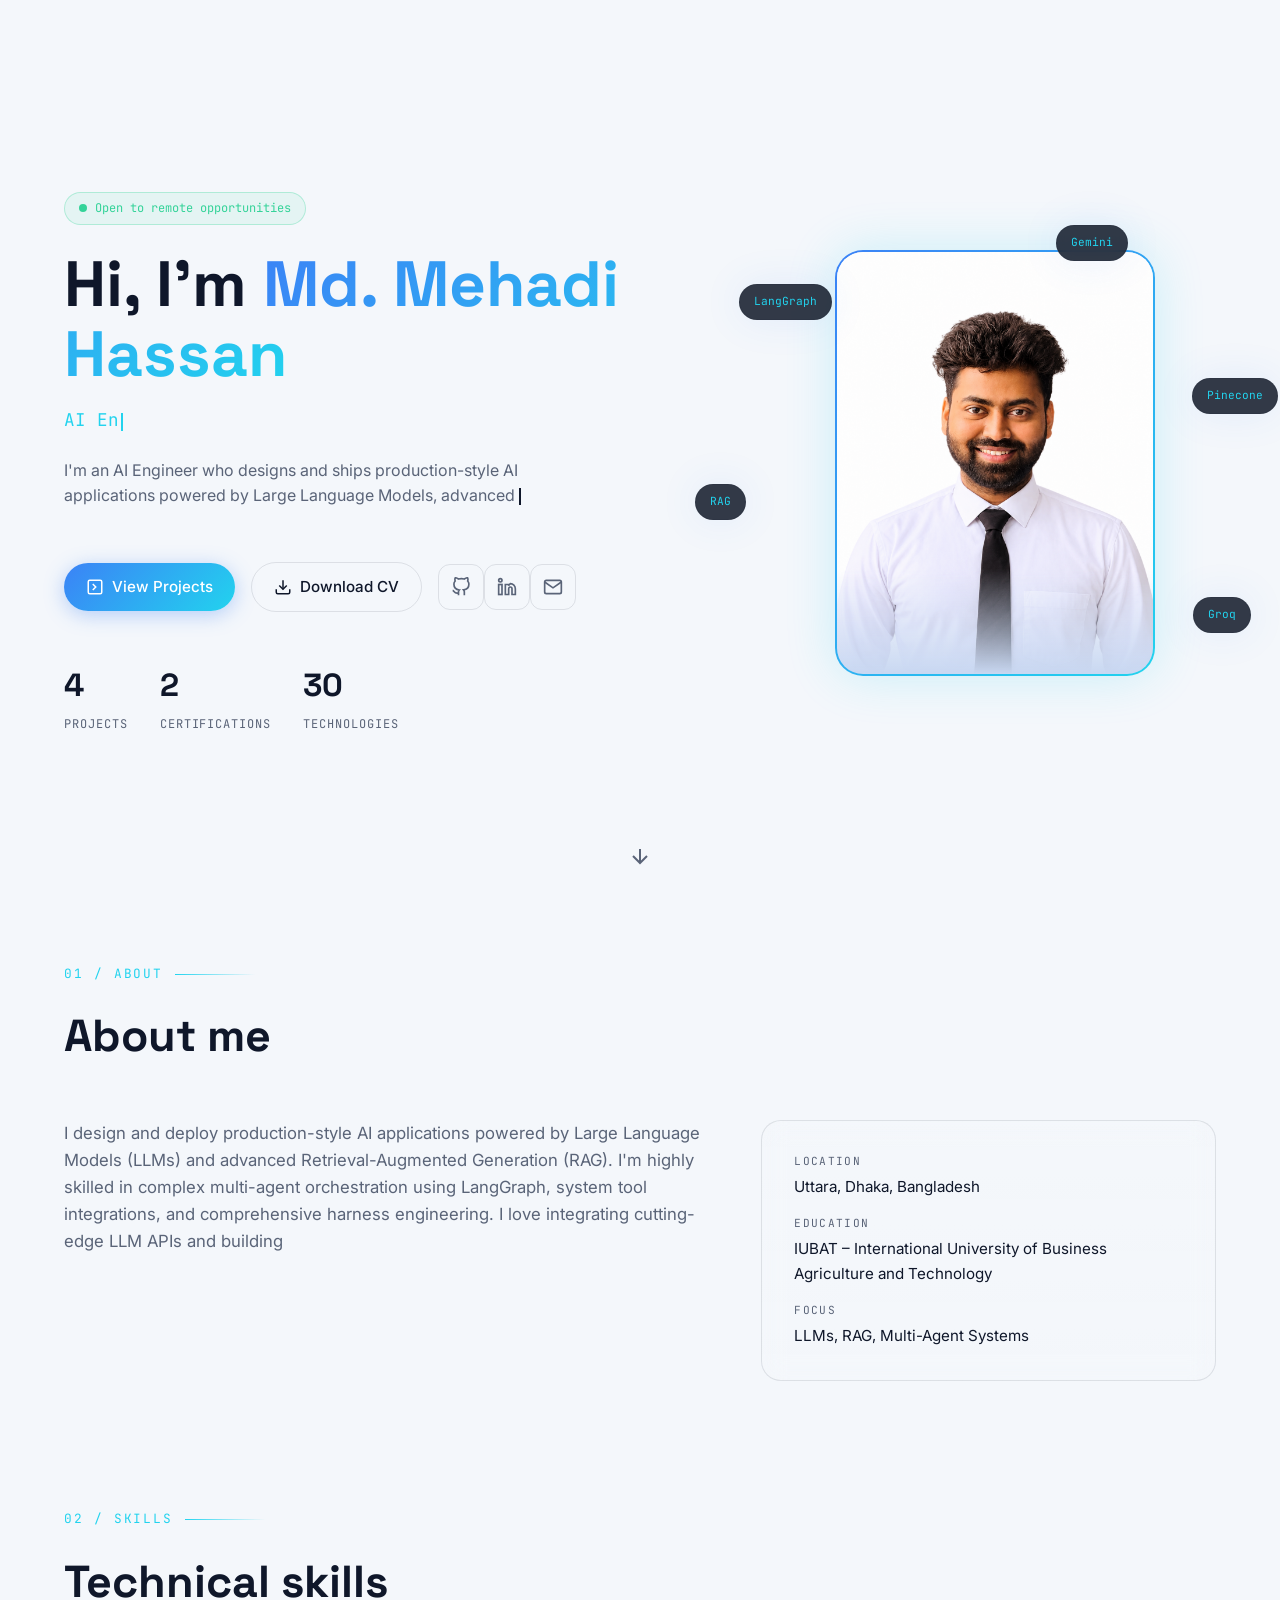
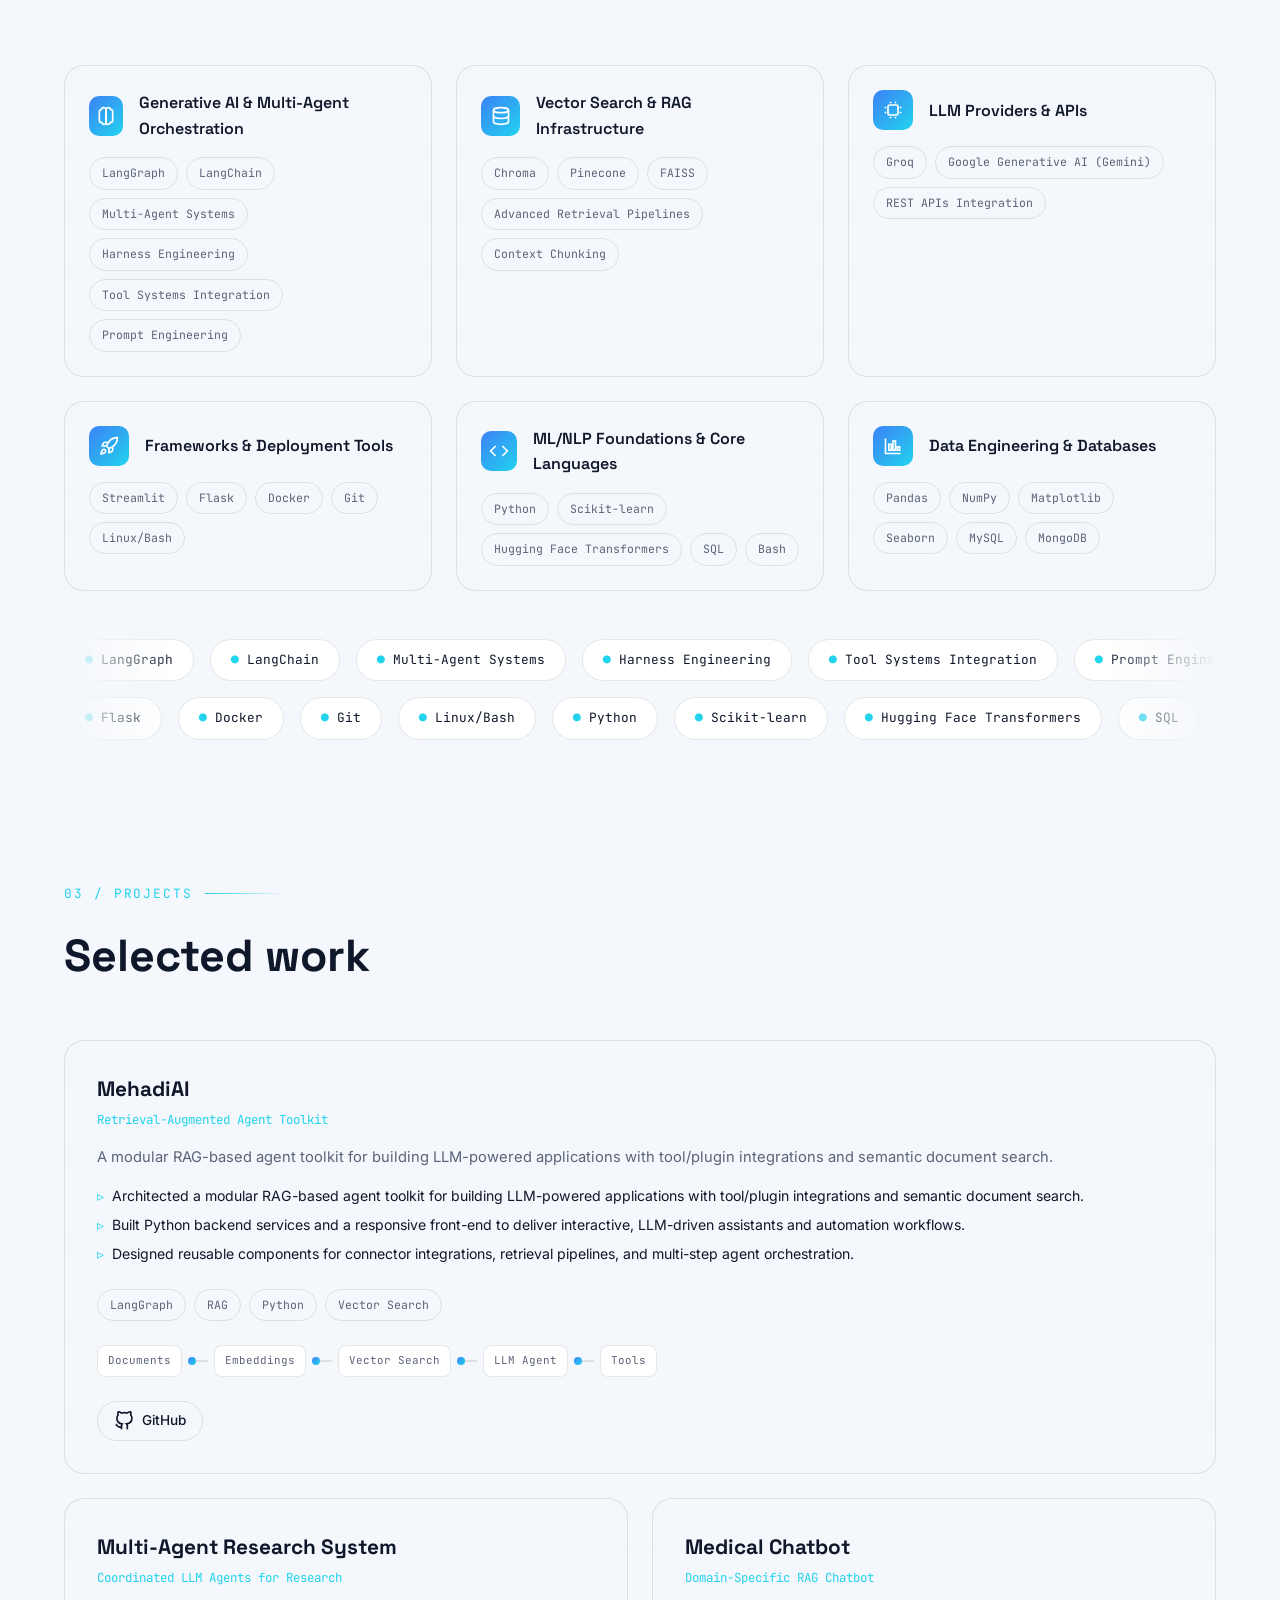
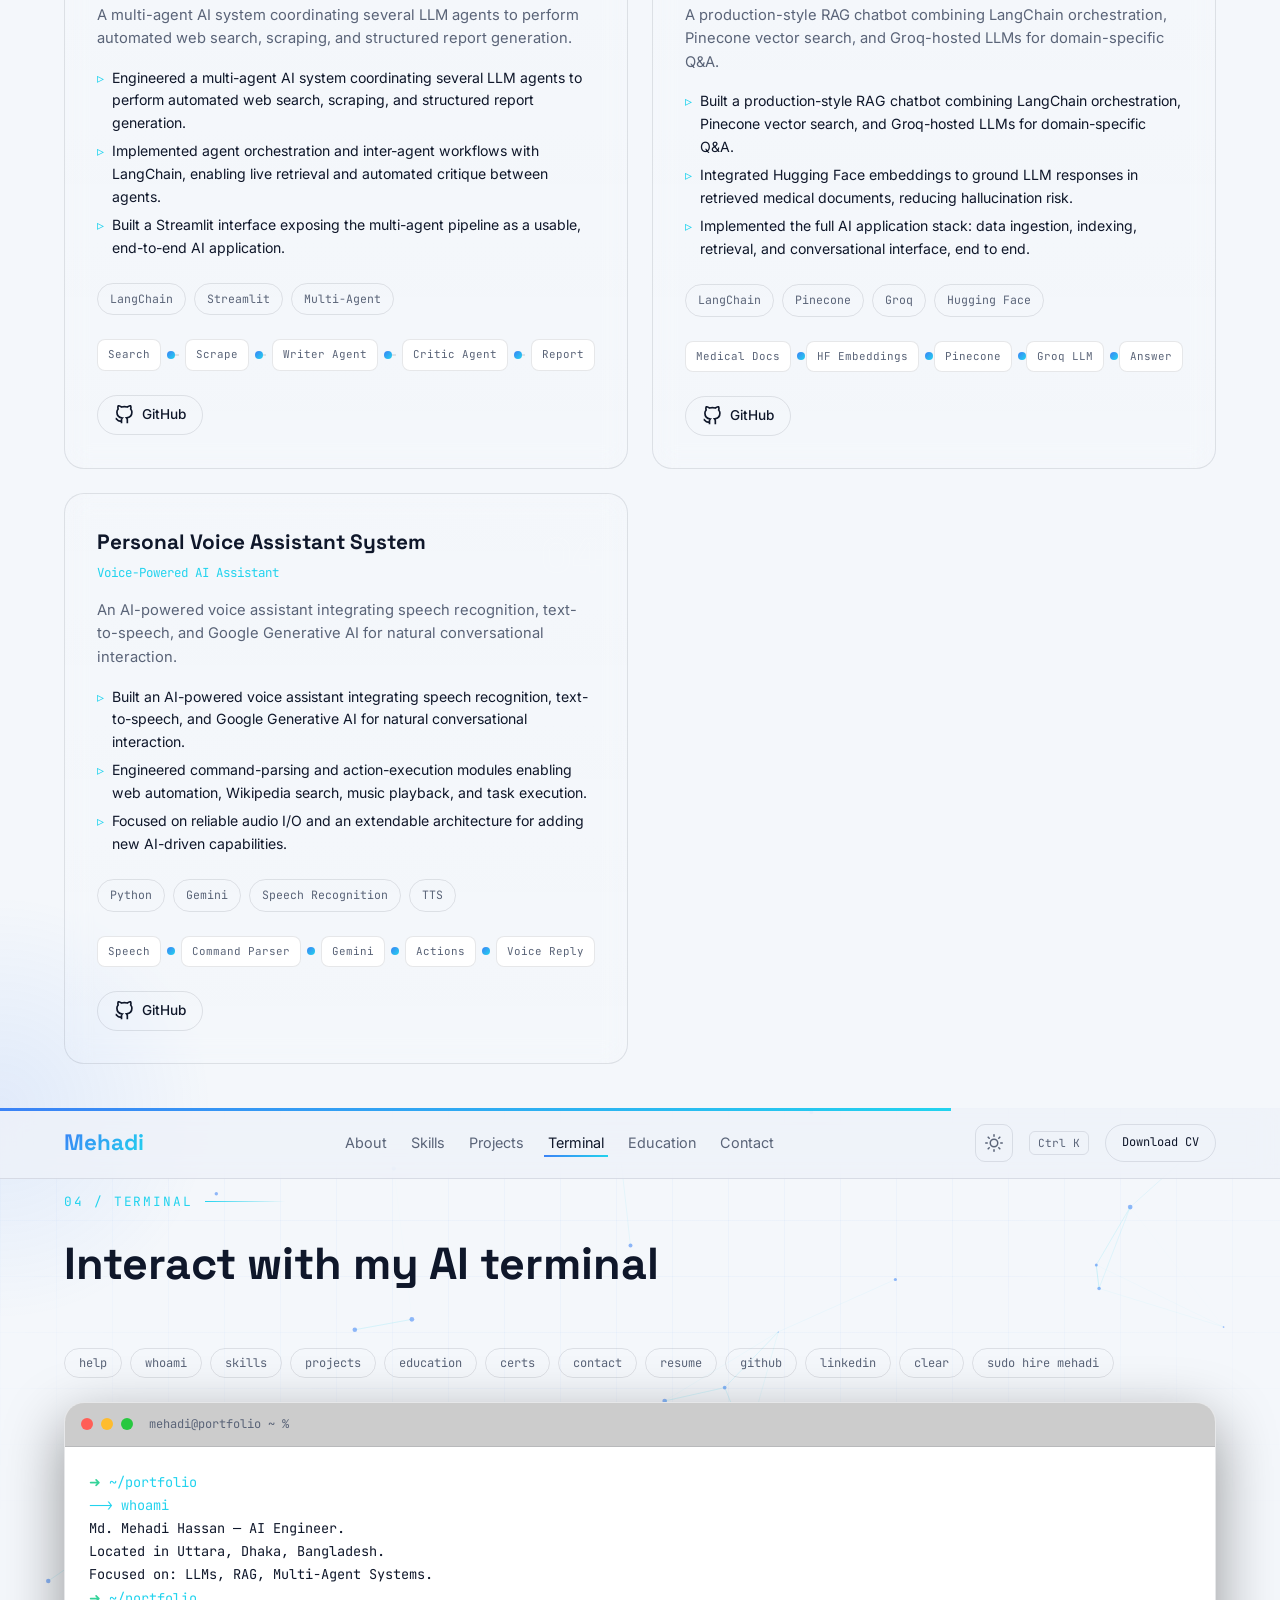
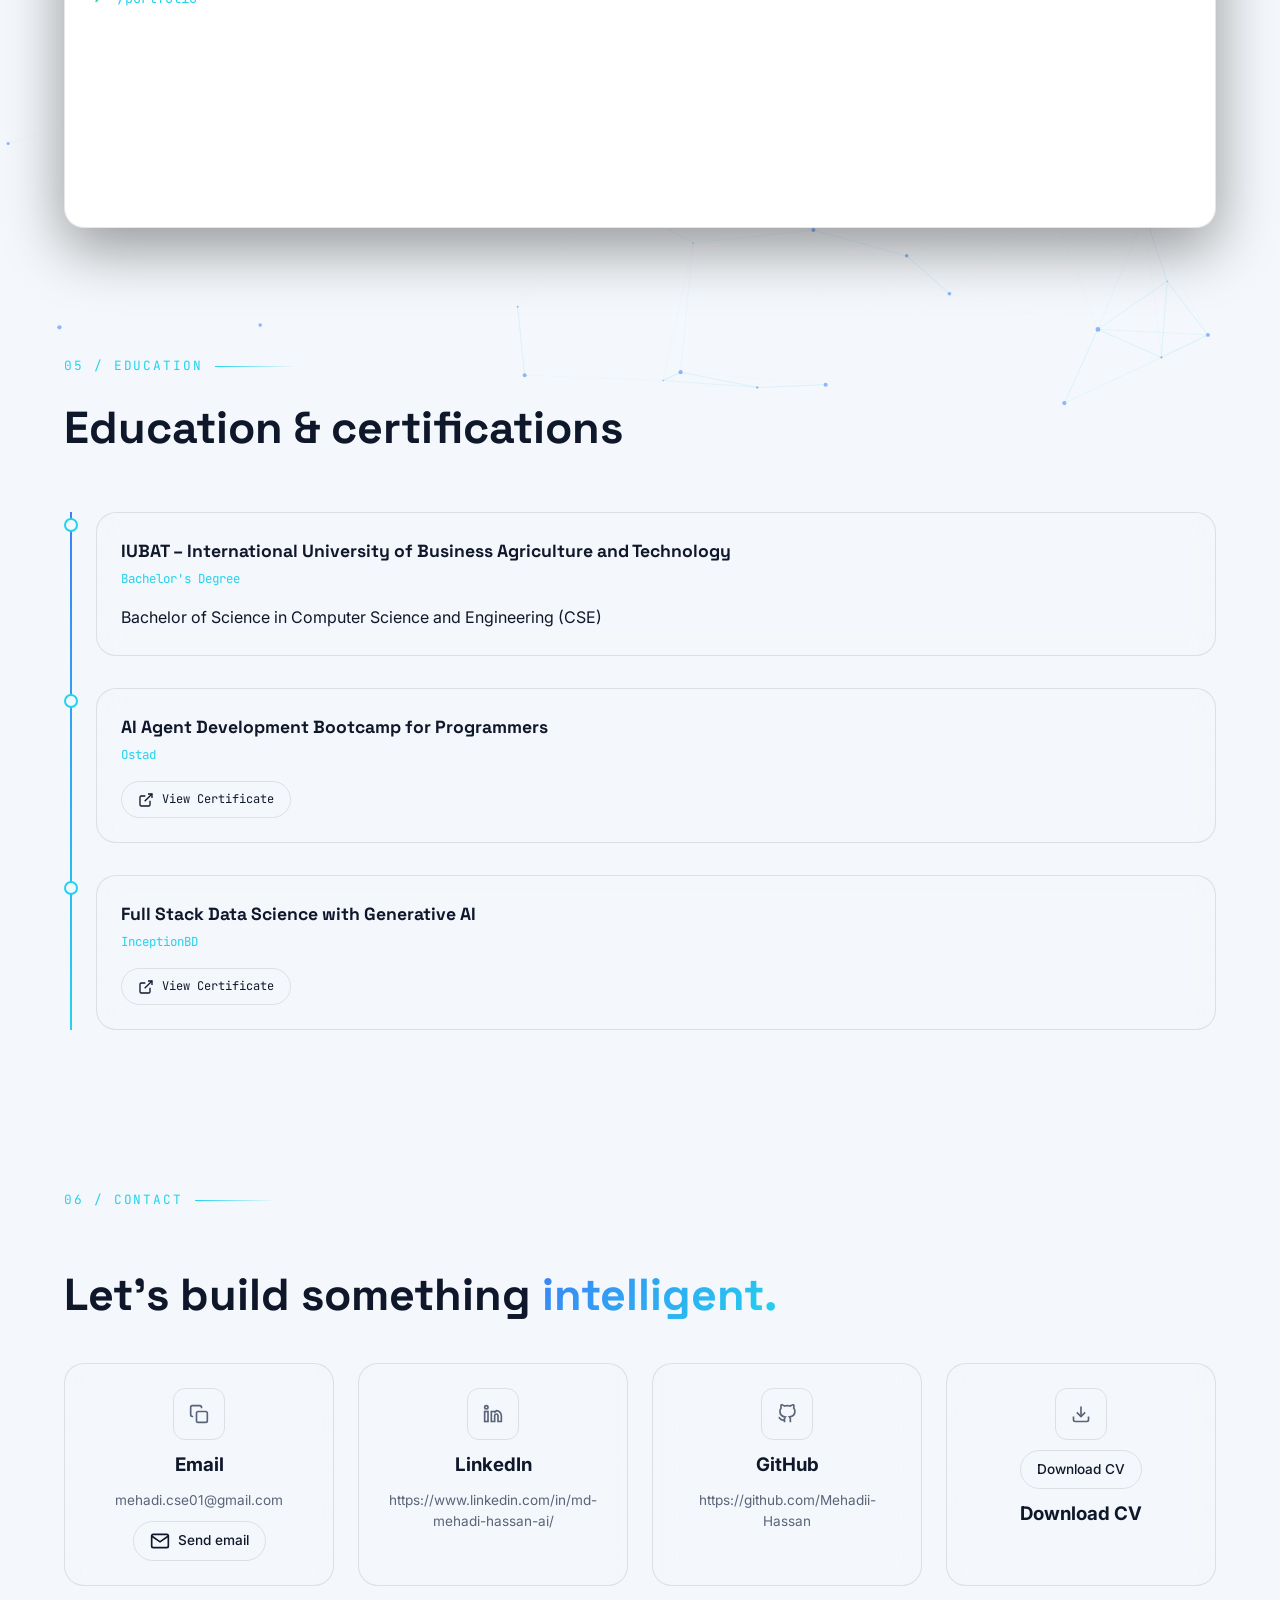
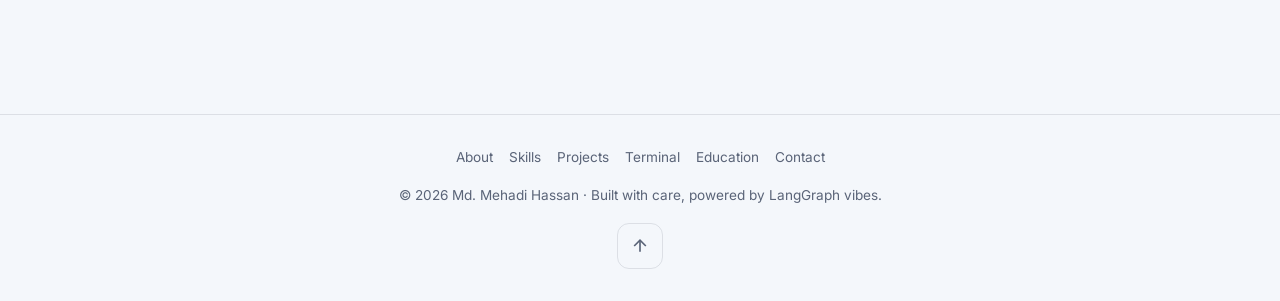
==== index.html @ 132349c9 "Initial portfolio: AI Engineer single-page site with terminal, theme toggle" ====
<!DOCTYPE html>
<html lang="en">
<head>
  <meta charset="UTF-8" />
  <meta name="viewport" content="width=device-width, initial-scale=1.0" />
  <!-- Apply saved/system theme before paint (prevents flash) -->
  <script>
    (function () {
      try {
        var saved = localStorage.getItem("theme");
        var wantsLight = saved ? saved === "light"
          : window.matchMedia("(prefers-color-scheme: light)").matches;
        if (wantsLight) document.documentElement.setAttribute("data-theme", "light");
      } catch (e) {}
    })();
  </script>

  <!-- SEO -->
  <title>Md. Mehadi Hassan — AI Engineer</title>
  <meta name="description" content="AI Engineer specializing in LLM applications, RAG infrastructure, and multi-agent orchestration with LangGraph. Portfolio of Md. Mehadi Hassan." />
  <link rel="icon" href="assets/favicon.svg" type="image/svg+xml" />
  <meta name="theme-color" content="#060A13" />

  <!-- Canonical (auto-updated by js/data.js if not a placeholder) -->
  <link rel="canonical" href="https://Mehadii-Hassan.github.io/Mehadi-Portfolio/" id="canonical" />

  <!-- Open Graph -->
  <meta property="og:type" content="website" />
  <meta property="og:title" content="Md. Mehadi Hassan — AI Engineer" />
  <meta property="og:description" content="AI Engineer specializing in LLM applications, RAG, and multi-agent systems with LangGraph." />
  <meta property="og:image" content="assets/og-image.png" />
  <meta property="og:url" content="https://Mehadii-Hassan.github.io/Mehadi-Portfolio/" />

  <!-- Twitter -->
  <meta name="twitter:card" content="summary_large_image" />
  <meta name="twitter:title" content="Md. Mehadi Hassan — AI Engineer" />
  <meta name="twitter:description" content="AI Engineer specializing in LLM applications, RAG, and multi-agent systems with LangGraph." />
  <meta name="twitter:image" content="assets/og-image.png" />

  <!-- Fonts -->
  <link rel="preconnect" href="https://fonts.googleapis.com" />
  <link rel="preconnect" href="https://fonts.gstatic.com" crossorigin />
  <link href="https://fonts.googleapis.com/css2?family=Space+Grotesk:wght@400;500;600;700&family=Inter:wght@400;500;600;700&family=JetBrains+Mono:wght@400;500;600&display=swap" rel="stylesheet" />

  <!-- Styles -->
  <link rel="stylesheet" href="css/style.css" />

  <!-- JSON-LD Person schema -->
  <script type="application/ld+json">
  {
    "@context": "https://schema.org",
    "@type": "Person",
    "name": "Md. Mehadi Hassan",
    "jobTitle": "AI Engineer",
    "email": "mailto:mehadi.cse01@gmail.com",
    "address": {
      "@type": "PostalAddress",
      "addressLocality": "Uttara, Dhaka",
      "addressCountry": "Bangladesh"
    },
    "sameAs": [
      "https://github.com/Mehadii-Hassan",
      "https://www.linkedin.com/in/md-mehadi-hassan-ai/"
    ]
  }
  </script>
</head>
<body>
  <!-- Canvas background -->
  <canvas id="bg-canvas"></canvas>

  <!-- Cursor spotlight -->
  <div id="spotlight" aria-hidden="true"></div>

  <!-- Scroll progress bar -->
  <div id="scroll-progress" aria-hidden="true"></div>

  <!-- Boot screen -->
  <div id="boot" aria-hidden="false">
    <div id="boot-text">> initializing portfolio...</div>
  </div>

  <header>
    <nav id="navbar" aria-label="Primary">
      <div class="nav-inner">
        <a href="#hero" class="logo"><span class="gradient-text" id="logo-text">MH.</span></a>

        <ul class="nav-links" id="nav-links">
          <!-- populated by JS from data.js -->
        </ul>

        <div class="nav-actions">
          <button id="theme-toggle" class="theme-toggle" aria-label="Toggle dark/light mode" aria-pressed="false">
            <svg class="icon-moon" width="18" height="18" viewBox="0 0 24 24" fill="none" stroke="currentColor" stroke-width="2" stroke-linecap="round" stroke-linejoin="round" aria-hidden="true"><path d="M21 12.79A9 9 0 1 1 11.21 3 7 7 0 0 0 21 12.79z"/></svg>
            <svg class="icon-sun" width="18" height="18" viewBox="0 0 24 24" fill="none" stroke="currentColor" stroke-width="2" stroke-linecap="round" stroke-linejoin="round" aria-hidden="true"><circle cx="12" cy="12" r="5"/><path d="M12 1v2M12 21v2M4.22 4.22l1.42 1.42M18.36 18.36l1.42 1.42M1 12h2M21 12h2M4.22 19.78l1.42-1.42M18.36 5.64l1.42-1.42"/></svg>
          </button>
          <button id="ctrlk-btn" class="ctrlk-hint" aria-label="Open command palette">Ctrl K</button>
          <a href="assets/Md__Mehadi_Hassan.pdf" class="cv-btn" download>Download CV</a>
          <button id="hamburger" aria-label="Open menu" aria-expanded="false">
            <span></span><span></span><span></span>
          </button>
        </div>
      </div>
    </nav>

    <!-- Mobile menu -->
    <div id="mobile-menu" aria-hidden="true">
      <!-- populated by JS -->
    </div>
  </header>

  <main>
    <!-- ============ HERO ============ -->
    <section id="hero" class="hero">
      <div class="container hero-grid">
        <div class="hero-text reveal">
          <div class="status-pill">
            <span class="status-dot" aria-hidden="true"></span>
            <span id="avail-text">Open to remote opportunities</span>
          </div>

          <h1>Hi, I'm <span class="gradient-text" id="hero-name">Md. Mehadi Hassan</span></h1>

          <div class="typing-line">
            <span id="typed-role"></span><span class="type-cursor" aria-hidden="true"></span>
          </div>

          <p id="hero-stream" class="hero-intro"></p>

          <div class="hero-actions">
            <a href="#projects" class="btn btn-primary">
              <svg width="18" height="18" viewBox="0 0 24 24" fill="none" stroke="currentColor" stroke-width="2" aria-hidden="true"><path d="M5 3h14a2 2 0 0 1 2 2v14a2 2 0 0 1-2 2H5a2 2 0 0 1-2-2V5a2 2 0 0 1 2-2z"/><path d="M9 8l4 4-4 4"/></svg>
              View Projects
            </a>
            <a href="assets/Md__Mehadi_Hassan.pdf" class="btn btn-outline" download>
              <svg width="18" height="18" viewBox="0 0 24 24" fill="none" stroke="currentColor" stroke-width="2" aria-hidden="true"><path d="M21 15v4a2 2 0 0 1-2 2H5a2 2 0 0 1-2-2v-4"/><path d="M7 10l5 5 5-5"/><path d="M12 15V3"/></svg>
              Download CV
            </a>
            <div class="icon-btns" id="hero-social">
              <!-- GitHub / LinkedIn / Email icon buttons populated by JS -->
            </div>
          </div>

          <div class="stats-row" id="stats-row"></div>
        </div>

        <div class="hero-visual reveal">
          <div class="float-anim">
            <div class="photo-frame" id="photo-tilt">
              <div class="photo-inner">
                <img src="assets/profile.png" alt="Portrait of Md. Mehadi Hassan" width="360" height="480" loading="eager" />
              </div>
            </div>
          </div>
          <span class="photo-badge badge-1">LangGraph</span>
          <span class="photo-badge badge-2">RAG</span>
          <span class="photo-badge badge-3">Pinecone</span>
          <span class="photo-badge badge-4">Groq</span>
          <span class="photo-badge badge-5">Gemini</span>
        </div>
      </div>

      <div class="scroll-down" aria-hidden="true">
        <svg width="24" height="24" viewBox="0 0 24 24" fill="none" stroke="currentColor" stroke-width="2"><path d="M12 5v14"/><path d="M19 12l-7 7-7-7"/></svg>
      </div>
    </section>

    <!-- ============ ABOUT ============ -->
    <section id="about">
      <div class="container">
        <div class="section-head reveal">
          <div class="mono-label">01 / About</div>
          <h2>About me</h2>
        </div>
        <div class="about-grid">
          <p id="about-stream" class="about-stream reveal"></p>
          <div class="facts-card glass reveal">
            <div class="fact">
              <span class="fact-label">Location</span>
              <span class="fact-value" id="fact-location">Uttara, Dhaka, Bangladesh</span>
            </div>
            <div class="fact">
              <span class="fact-label">Education</span>
              <span class="fact-value" id="fact-education"></span>
            </div>
            <div class="fact">
              <span class="fact-label">Focus</span>
              <span class="fact-value" id="fact-focus"></span>
            </div>
          </div>
        </div>
      </div>
    </section>

    <!-- ============ SKILLS ============ -->
    <section id="skills">
      <div class="container">
        <div class="section-head reveal">
          <div class="mono-label">02 / Skills</div>
          <h2>Technical skills</h2>
        </div>
        <div class="skills-grid" id="skills-grid"></div>

        <div class="marquee-wrap reveal">
          <div class="marquee marquee-row-1" id="marquee-1"></div>
          <div class="marquee marquee-row-2 reverse marquee-mid" id="marquee-2"></div>
        </div>
      </div>
    </section>

    <!-- ============ PROJECTS ============ -->
    <section id="projects">
      <div class="container">
        <div class="section-head reveal">
          <div class="mono-label">03 / Projects</div>
          <h2>Selected work</h2>
        </div>
        <div class="projects-grid" id="projects-grid"></div>
      </div>
    </section>

    <!-- ============ TERMINAL ============ -->
    <section id="terminal">
      <div class="container">
        <div class="section-head reveal">
          <div class="mono-label">04 / Terminal</div>
          <h2>Interact with my AI terminal</h2>
        </div>

        <div class="terminal-chips reveal" id="term-chips">
          <!-- populated by JS -->
        </div>

        <div class="terminal reveal">
          <div class="term-bar">
            <span class="term-dot red"></span>
            <span class="term-dot yellow"></span>
            <span class="term-dot green"></span>
            <span class="term-title">mehadi@portfolio ~ %</span>
          </div>
          <div class="term-body" id="term-body" role="log" aria-live="polite">

          </div>
        </div>
      </div>
    </section>

    <!-- ============ EDUCATION ============ -->
    <section id="education">
      <div class="container">
        <div class="section-head reveal">
          <div class="mono-label">05 / Education</div>
          <h2>Education & certifications</h2>
        </div>
        <div class="timeline reveal" id="timeline">
          <div class="timeline-line" id="timeline-line"></div>
          <!-- education + certs populated by JS -->
        </div>
      </div>
    </section>

    <!-- ============ CONTACT ============ -->
    <section id="contact">
      <div class="container">
        <div class="section-head reveal">
          <div class="mono-label">06 / Contact</div>
        </div>
        <h2 class="contact-headline reveal">Let's build something <span class="gradient-text">intelligent.</span></h2>
        <div class="contact-grid" id="contact-grid"></div>
      </div>
    </section>
  </main>

  <footer>
    <div class="container footer-inner">
      <div class="footer-links" id="footer-links"></div>
      <p class="footer-note" id="footer-note"></p>
      <button id="back-to-top" aria-label="Back to top">
        <svg width="20" height="20" viewBox="0 0 24 24" fill="none" stroke="currentColor" stroke-width="2"><path d="M12 19V5"/><path d="M5 12l7-7 7 7"/></svg>
      </button>
    </div>
  </footer>

  <!-- Command palette -->
  <div id="palette-overlay" aria-hidden="true">
    <div id="palette" role="dialog" aria-label="Command palette">
      <input id="palette-input" type="text" placeholder="Type a command or jump to..." aria-label="Search commands" />
      <ul id="palette-list"></ul>
    </div>
  </div>

  <!-- Toast -->
  <div id="toast" role="status" aria-live="polite"></div>

  <!-- Scripts -->
  <script src="js/data.js"></script>
  <script src="js/icons.js"></script>
  <script src="js/stream.js"></script>
  <script src="js/background.js"></script>
  <script src="js/terminal.js"></script>
  <script src="js/main.js"></script>
</body>
</html>
---- css/style.css ----
/* ============================================================
   DESIGN SYSTEM
   Concept: dark, calm, high-end AI-lab aesthetic (Linear/Vercel)
   ============================================================ */

:root {
  --bg: #060A13;
  --bg-soft: #0B1120;
  --surface: #101827;
  --bg-glass: rgba(6, 10, 19, 0.75);
  --border: rgba(255, 255, 255, 0.08);
  --text: #E8ECF4;
  --muted: #8B95A9;
  --primary: #3B82F6;
  --accent: #22D3EE;
  --violet: #8B5CF6;
  --gradient: linear-gradient(135deg, #3B82F6, #22D3EE);
  --success: #34D399;

  /* Fonts */
  --font-heading: "Space Grotesk", sans-serif;
  --font-body: "Inter", sans-serif;
  --font-mono: "JetBrains Mono", monospace;

  /* Spacing scale (8px multiples) */
  --sp-1: 8px;
  --sp-2: 16px;
  --sp-3: 24px;
  --sp-4: 32px;
  --sp-5: 48px;
  --sp-6: 64px;

  /* Layout */
  --max-w: 1200px;
  --radius: 20px;
  --radius-sm: 12px;

  /* Fluid type */
  --fs-hero: clamp(2.4rem, 5.5vw, 4rem);
  --fs-title: clamp(1.8rem, 4vw, 2.8rem);
  --fs-section: clamp(1.5rem, 2.6vw, 2rem);
  --fs-body: clamp(1rem, 1.2vw, 1.06rem);

  --shadow-glow: 0 0 40px rgba(34, 211, 238, 0.12);
  --transition: 0.25s cubic-bezier(0.4, 0, 0.2, 1);
}

/* ============================================================
   LIGHT THEME (override variables when <html data-theme="light">)
   ============================================================ */
[data-theme="light"] {
  --bg: #F4F7FB;
  --bg-soft: #EEF2F9;
  --surface: #FFFFFF;
  --bg-glass: rgba(238, 242, 249, 0.8);
  --border: rgba(15, 23, 42, 0.10);
  --text: #0F172A;
  --muted: #5A6478;
  --shadow-glow: 0 0 40px rgba(59, 130, 246, 0.10);
}

/* Smooth transition when switching themes (transform/opacity-friendly).
   Only active when the user is NOT reducing motion. */
@media (prefers-reduced-motion: no-preference) {
  body,
  .glass,
  .terminal,
  #navbar.scrolled,
  .skill-card,
  .project-card,
  .contact-card,
  .tl-card,
  .photo-inner,
  .pipe-node,
  .chip,
  .marquee-item {
    transition: background-color 0.35s ease, color 0.35s ease, border-color 0.35s ease;
  }
}

/* ---------- Reset ---------- */
*, *::before, *::after {
  box-sizing: border-box;
  margin: 0;
  padding: 0;
}

html {
  scroll-behavior: smooth;
  scroll-padding-top: 80px;
}

body {
  font-family: var(--font-body);
  font-size: var(--fs-body);
  color: var(--text);
  background: var(--bg);
  line-height: 1.6;
  overflow-x: hidden;
  -webkit-font-smoothing: antialiased;
}

/* Faint grid + noise overlay on the background */
body::before {
  content: "";
  position: fixed;
  inset: 0;
  z-index: 0;
  pointer-events: none;
  background-image:
    linear-gradient(rgba(59, 130, 246, 0.04) 1px, transparent 1px),
    linear-gradient(90deg, rgba(59, 130, 246, 0.04) 1px, transparent 1px);
  background-size: 56px 56px;
  -webkit-mask-image: radial-gradient(ellipse 80% 60% at 50% 0%, #000 40%, transparent 100%);
  mask-image: radial-gradient(ellipse 80% 60% at 50% 0%, #000 40%, transparent 100%);
}

#bg-canvas {
  position: fixed;
  inset: 0;
  z-index: 0;
  pointer-events: none;
}

img {
  max-width: 100%;
  display: block;
}

a {
  color: inherit;
  text-decoration: none;
}

button {
  font-family: inherit;
  cursor: pointer;
  border: none;
  background: none;
  color: inherit;
}

ul { list-style: none; }

/* Accessible focus rings */
:focus-visible {
  outline: 2px solid var(--accent);
  outline-offset: 3px;
  border-radius: 4px;
}

/* ---------- Utilities ---------- */
.container {
  max-width: var(--max-w);
  margin: 0 auto;
  padding: 0 var(--sp-3);
  position: relative;
  z-index: 1;
}

section {
  padding: var(--sp-6) 0;
  position: relative;
  z-index: 1;
}

.gradient-text {
  background: var(--gradient);
  -webkit-background-clip: text;
  background-clip: text;
  -webkit-text-fill-color: transparent;
  color: transparent;
}

.mono-label {
  font-family: var(--font-mono);
  font-size: 0.8rem;
  letter-spacing: 0.15em;
  color: var(--accent);
  text-transform: uppercase;
  display: flex;
  align-items: center;
  gap: 12px;
  margin-bottom: var(--sp-2);
}
.mono-label::after {
  content: "";
  flex: 1;
  max-width: 80px;
  height: 1px;
  background: linear-gradient(90deg, var(--accent), transparent);
}

/* Glass card */
.glass {
  background: linear-gradient(180deg, rgba(255,255,255,0.04), rgba(255,255,255,0.02));
  border: 1px solid var(--border);
  border-radius: var(--radius);
  backdrop-filter: blur(12px);
  -webkit-backdrop-filter: blur(12px);
}

/* ---------- Scroll reveal ---------- */
.reveal {
  opacity: 0;
  transform: translateY(24px);
  transition: opacity 0.7s cubic-bezier(0.4,0,0.2,1), transform 0.7s cubic-bezier(0.4,0,0.2,1);
}
.reveal.visible {
  opacity: 1;
  transform: translateY(0);
}

/* ---------- Scroll progress bar ---------- */
#scroll-progress {
  position: fixed;
  top: 0;
  left: 0;
  height: 3px;
  width: 0%;
  z-index: 1000;
  background: var(--gradient);
}

/* ---------- Cursor spotlight ---------- */
#spotlight {
  position: fixed;
  top: 0;
  left: 0;
  width: 500px;
  height: 500px;
  border-radius: 50%;
  pointer-events: none;
  z-index: 0;
  background: radial-gradient(circle, rgba(59,130,246,0.10), transparent 60%);
  transform: translate(-50%, -50%);
  transition: opacity 0.3s;
}

/* ============================================================
   BOOT SCREEN
   ============================================================ */
#boot {
  position: fixed;
  inset: 0;
  z-index: 2000;
  background: var(--bg);
  display: flex;
  align-items: center;
  justify-content: center;
  flex-direction: column;
  gap: var(--sp-2);
  transition: opacity 0.6s ease;
}
#boot.hidden { opacity: 0; pointer-events: none; }
#boot-text {
  font-family: var(--font-mono);
  color: var(--muted);
  font-size: 0.95rem;
  white-space: pre;
}

/* ============================================================
   NAVBAR
   ============================================================ */
#navbar {
  position: fixed;
  top: 0;
  left: 0;
  right: 0;
  z-index: 100;
  padding: var(--sp-2) 0;
  transition: background 0.3s, border-color 0.3s, backdrop-filter 0.3s;
  border-bottom: 1px solid transparent;
}
#navbar.scrolled {
  background: var(--bg-glass);
  backdrop-filter: blur(14px);
  -webkit-backdrop-filter: blur(14px);
  border-bottom-color: var(--border);
}
.nav-inner {
  max-width: var(--max-w);
  margin: 0 auto;
  padding: 0 var(--sp-3);
  display: flex;
  align-items: center;
  justify-content: space-between;
  gap: var(--sp-2);
}
.logo {
  font-family: var(--font-heading);
  font-weight: 700;
  font-size: 1.4rem;
}
.nav-links {
  display: flex;
  gap: var(--sp-2);
  align-items: center;
}
.nav-links a {
  font-size: 0.9rem;
  color: var(--muted);
  transition: color var(--transition);
  padding: 6px 4px;
  position: relative;
}
.nav-links a::after {
  content: "";
  position: absolute;
  left: 0;
  bottom: 0;
  width: 0%;
  height: 2px;
  background: var(--gradient);
  transition: width var(--transition);
}
.nav-links a:hover, .nav-links a.active { color: var(--text); }
.nav-links a:hover::after, .nav-links a.active::after { width: 100%; }

.nav-actions { display: flex; align-items: center; gap: var(--sp-2); }
.cv-btn {
  font-family: var(--font-mono);
  font-size: 0.75rem;
  border: 1px solid var(--border);
  border-radius: 999px;
  padding: 8px 16px;
  transition: all var(--transition);
  color: var(--text);
}
.cv-btn:hover { border-color: var(--accent); color: var(--accent); box-shadow: var(--shadow-glow); }

.ctrlk-hint {
  font-family: var(--font-mono);
  font-size: 0.7rem;
  color: var(--muted);
  border: 1px solid var(--border);
  border-radius: 6px;
  padding: 4px 8px;
  cursor: pointer;
  transition: all var(--transition);
}
.ctrlk-hint:hover { color: var(--text); border-color: var(--accent); }

/* Theme toggle */
.theme-toggle {
  width: 38px;
  height: 38px;
  display: flex;
  align-items: center;
  justify-content: center;
  color: var(--muted);
  border: 1px solid var(--border);
  border-radius: 10px;
  transition: all var(--transition);
}
.theme-toggle:hover { color: var(--text); border-color: var(--accent); box-shadow: var(--shadow-glow); }
/* Sun icon hidden in dark mode, shown in light mode */
.theme-toggle .icon-sun { display: none; }
[data-theme="light"] .theme-toggle .icon-sun { display: block; }
[data-theme="light"] .theme-toggle .icon-moon { display: none; }

/* Hamburger */
#hamburger {
  display: none;
  width: 40px;
  height: 40px;
  flex-direction: column;
  align-items: center;
  justify-content: center;
  gap: 5px;
}
#hamburger span {
  width: 22px;
  height: 2px;
  background: var(--text);
  border-radius: 2px;
  transition: all 0.3s;
}
#hamburger.open span:nth-child(1) { transform: translateY(7px) rotate(45deg); }
#hamburger.open span:nth-child(2) { opacity: 0; }
#hamburger.open span:nth-child(3) { transform: translateY(-7px) rotate(-45deg); }

/* Mobile overlay menu */
#mobile-menu {
  position: fixed;
  inset: 0;
  z-index: 99;
  background: var(--bg-glass);
  backdrop-filter: blur(16px);
  display: flex;
  flex-direction: column;
  align-items: center;
  justify-content: center;
  gap: var(--sp-3);
  opacity: 0;
  pointer-events: none;
  transition: opacity 0.3s;
}
#mobile-menu.open { opacity: 1; pointer-events: auto; }
#mobile-menu a {
  font-family: var(--font-heading);
  font-size: 1.6rem;
  color: var(--text);
}
#mobile-menu a:hover { color: var(--accent); }

/* ============================================================
   HERO
   ============================================================ */
.hero {
  min-height: 100vh;
  display: flex;
  align-items: center;
  padding-top: 90px;
  overflow: hidden;
}
.hero-grid {
  display: grid;
  grid-template-columns: 1.2fr 0.8fr;
  gap: var(--sp-5);
  align-items: center;
}

/* Status pill */
.status-pill {
  display: inline-flex;
  align-items: center;
  gap: 8px;
  font-family: var(--font-mono);
  font-size: 0.75rem;
  color: var(--success);
  border: 1px solid rgba(52, 211, 153, 0.3);
  border-radius: 999px;
  padding: 6px 14px;
  margin-bottom: var(--sp-3);
  background: rgba(52, 211, 153, 0.08);
}
.status-dot {
  width: 8px;
  height: 8px;
  border-radius: 50%;
  background: var(--success);
  animation: pulse 2s infinite;
}
@keyframes pulse {
  0%, 100% { box-shadow: 0 0 0 0 rgba(52, 211, 153, 0.5); }
  50% { box-shadow: 0 0 0 6px rgba(52, 211, 153, 0); }
}

.hero h1 {
  font-family: var(--font-heading);
  font-size: var(--fs-hero);
  font-weight: 700;
  line-height: 1.1;
  margin-bottom: var(--sp-2);
}

.typing-line {
  font-family: var(--font-mono);
  font-size: 1.1rem;
  color: var(--accent);
  min-height: 1.6em;
  margin-bottom: var(--sp-3);
}
.type-cursor {
  display: inline-block;
  width: 2px;
  height: 1em;
  background: var(--accent);
  margin-left: 2px;
  vertical-align: text-bottom;
  animation: blink 1s step-end infinite;
}
@keyframes blink { 50% { opacity: 0; } }

/* Streaming intro with blinking cursor */
#hero-stream {
  color: var(--muted);
  max-width: 34em;
  margin-bottom: var(--sp-4);
  min-height: 4.5em;
}
.stream-cursor {
  display: inline-block;
  width: 2px;
  height: 1.1em;
  background: var(--text);
  vertical-align: text-bottom;
  animation: blink 1s step-end infinite;
}

/* Buttons */
.hero-actions {
  display: flex;
  flex-wrap: wrap;
  gap: var(--sp-2);
  align-items: center;
}
.btn {
  display: inline-flex;
  align-items: center;
  gap: 8px;
  font-size: 0.95rem;
  padding: 12px 22px;
  border-radius: 999px;
  transition: all var(--transition);
  font-weight: 500;
}
.btn-primary {
  background: var(--gradient);
  color: #fff;
  box-shadow: 0 4px 20px rgba(59, 130, 246, 0.35);
}
.btn-primary:hover { transform: translateY(-2px); box-shadow: 0 8px 30px rgba(34, 211, 238, 0.45); }
.btn-outline {
  border: 1px solid var(--border);
  color: var(--text);
}
.btn-outline:hover { border-color: var(--accent); color: var(--accent); transform: translateY(-2px); }

.icon-btn {
  width: 46px;
  height: 46px;
  border-radius: 12px;
  border: 1px solid var(--border);
  display: inline-flex;
  align-items: center;
  justify-content: center;
  color: var(--muted);
  transition: all var(--transition);
}
.icon-btn:hover { color: var(--accent); border-color: var(--accent); transform: translateY(-2px); box-shadow: var(--shadow-glow); }
.icon-btn svg { width: 20px; height: 20px; }

/* Hero right: photo card */
.hero-visual {
  position: relative;
  display: flex;
  justify-content: center;
}
.photo-frame {
  position: relative;
  width: 320px;
  max-width: 100%;
  border-radius: 28px;
  padding: 2px;
  background: var(--gradient);
  box-shadow: 0 0 50px rgba(34, 211, 238, 0.2);
  transform-style: preserve-3d;
}
.photo-inner {
  border-radius: 26px;
  overflow: hidden;
  background: linear-gradient(180deg, #EAF0FA, #C9D8F2);
}
.photo-inner img {
  width: 100%;
  height: auto;
  -webkit-mask-image: linear-gradient(180deg, #000 75%, transparent 100%);
  mask-image: linear-gradient(180deg, #000 75%, transparent 100%);
}
.photo-badge {
  position: absolute;
  font-family: var(--font-mono);
  font-size: 0.7rem;
  background: rgba(16, 24, 39, 0.85);
  backdrop-filter: blur(8px);
  border: 1px solid var(--border);
  padding: 8px 14px;
  border-radius: 999px;
  color: var(--accent);
  box-shadow: var(--shadow-glow);
  animation: drift 6s ease-in-out infinite;
}
.badge-1 { top: 8%; left: -8%; }
.badge-2 { top: 55%; left: -18%; animation-delay: -1.5s; }
.badge-3 { top: 30%; right: -14%; animation-delay: -3s; }
.badge-4 { bottom: 10%; right: -8%; animation-delay: -4.5s; }
.badge-5 { top: -6%; right: 20%; animation-delay: -2s; }
@keyframes drift {
  0%, 100% { transform: translateY(0); }
  50% { transform: translateY(-10px); }
}

/* Float animation on photo frame */
.float-anim { animation: floaty 6s ease-in-out infinite; }
@keyframes floaty {
  0%, 100% { transform: translateY(0); }
  50% { transform: translateY(-12px); }
}

/* Stats row */
.stats-row {
  display: flex;
  gap: var(--sp-4);
  margin-top: var(--sp-5);
  flex-wrap: wrap;
}
.stat {
  display: flex;
  flex-direction: column;
  gap: 4px;
}
.stat-num {
  font-family: var(--font-heading);
  font-size: 2rem;
  font-weight: 700;
  color: var(--text);
}
.stat-label {
  font-family: var(--font-mono);
  font-size: 0.75rem;
  color: var(--muted);
  text-transform: uppercase;
  letter-spacing: 0.08em;
}

/* Scroll down indicator */
.scroll-down {
  position: absolute;
  bottom: 24px;
  left: 50%;
  transform: translateX(-50%);
  color: var(--muted);
  animation: bounce 2s infinite;
  z-index: 2;
}
.scroll-down svg { width: 24px; height: 24px; }
@keyframes bounce {
  0%, 100% { transform: translate(-50%, 0); }
  50% { transform: translate(-50%, 8px); }
}

/* ============================================================
   ABOUT
   ============================================================ */
.about-grid {
  display: grid;
  grid-template-columns: 1fr 0.7fr;
  gap: var(--sp-5);
  align-items: start;
}
.about-stream {
  color: var(--muted);
  font-size: 1.05rem;
  min-height: 8em;
}
.facts-card {
  padding: var(--sp-4);
  display: flex;
  flex-direction: column;
  gap: var(--sp-2);
}
.fact {
  display: flex;
  flex-direction: column;
  gap: 4px;
}
.fact-label {
  font-family: var(--font-mono);
  font-size: 0.7rem;
  letter-spacing: 0.12em;
  color: var(--muted);
  text-transform: uppercase;
}
.fact-value { color: var(--text); font-size: 0.95rem; }

/* ============================================================
   SKILLS
   ============================================================ */
.section-head {
  margin-bottom: var(--sp-5);
}
.section-head h2 {
  font-family: var(--font-heading);
  font-size: var(--fs-title);
  font-weight: 700;
}

.skills-grid {
  display: grid;
  grid-template-columns: repeat(3, 1fr);
  gap: var(--sp-3);
}
.skill-card {
  padding: var(--sp-3);
  transition: transform var(--transition), border-color var(--transition);
}
.skill-card:hover { transform: translateY(-4px); border-color: rgba(34, 211, 238, 0.3); }
.skill-head {
  display: flex;
  align-items: center;
  gap: var(--sp-2);
  margin-bottom: var(--sp-2);
}
.skill-icon {
  width: 40px;
  height: 40px;
  border-radius: 10px;
  display: flex;
  align-items: center;
  justify-content: center;
  background: var(--gradient);
  color: #fff;
}
.skill-icon svg { width: 20px; height: 20px; }
.skill-card h3 {
  font-family: var(--font-heading);
  font-size: 1rem;
  font-weight: 600;
}
.chips { display: flex; flex-wrap: wrap; gap: 8px; }
.chip {
  font-family: var(--font-mono);
  font-size: 0.72rem;
  padding: 6px 12px;
  border-radius: 999px;
  border: 1px solid var(--border);
  color: var(--muted);
  transition: all var(--transition);
  opacity: 0;
  transform: translateY(8px);
}
.chip.pop { opacity: 1; transform: translateY(0); }
.chip:hover { border-color: var(--accent); color: var(--accent); box-shadow: var(--shadow-glow); }

/* Marquee */
.marquee-wrap {
  margin-top: var(--sp-5);
  overflow: hidden;
  position: relative;
  -webkit-mask-image: linear-gradient(90deg, transparent, #000 10%, #000 90%, transparent);
  mask-image: linear-gradient(90deg, transparent, #000 10%, #000 90%, transparent);
}
.marquee {
  display: flex;
  gap: var(--sp-2);
  width: max-content;
}
.marquee-inner {
  display: flex;
  align-items: center;
  gap: var(--sp-2);
}
.marquee-row-1 { animation: scrollX 28s linear infinite; }
.marquee-row-2 {
  animation: scrollX 32s linear infinite;
  animation-direction: reverse;
}
.marquee:hover { animation-play-state: paused; }
.marquee-mid { margin: var(--sp-2) 0; }
@keyframes scrollX {
  from { transform: translateX(0); }
  to { transform: translateX(-50%); }
}
.marquee-item {
  font-family: var(--font-mono);
  font-size: 0.8rem;
  color: var(--text);
  border: 1px solid var(--border);
  padding: 10px 20px;
  border-radius: 999px;
  white-space: nowrap;
  background: var(--surface);
}
.marquee-item span { color: var(--accent); margin-right: 8px; }

/* ============================================================
   PROJECTS
   ============================================================ */
.projects-grid {
  display: grid;
  grid-template-columns: repeat(2, 1fr);
  gap: var(--sp-3);
}
.project-card {
  position: relative;
  padding: var(--sp-4);
  overflow: hidden;
  transition: transform var(--transition), border-color var(--transition);
  transform-style: preserve-3d;
}
.project-card:first-child { grid-column: span 2; }
.project-card:hover { border-color: rgba(59, 130, 246, 0.3); }
.project-card::before {
  content: "";
  position: absolute;
  inset: 0;
  border-radius: var(--radius);
  background: radial-gradient(400px circle at var(--mx, 50%) var(--my, 50%), rgba(59,130,246,0.12), transparent 65%);
  opacity: 0;
  transition: opacity 0.3s;
  pointer-events: none;
}
.project-card:hover::before { opacity: 1; }

.project-num {
  position: absolute;
  top: var(--sp-3);
  right: var(--sp-3);
  font-family: var(--font-heading);
  font-size: 3rem;
  font-weight: 700;
  color: transparent;
  -webkit-text-stroke: 1px rgba(255,255,255,0.12);
}
.project-card h3 {
  font-family: var(--font-heading);
  font-size: 1.3rem;
  font-weight: 700;
  margin-bottom: 4px;
}
.project-sub {
  font-family: var(--font-mono);
  font-size: 0.78rem;
  color: var(--accent);
  margin-bottom: var(--sp-2);
}
.project-summary { color: var(--muted); font-size: 0.92rem; margin-bottom: var(--sp-2); }
.project-bullets {
  display: flex;
  flex-direction: column;
  gap: 6px;
  color: var(--text);
  font-size: 0.88rem;
  margin-bottom: var(--sp-3);
}
.project-bullets li { display: flex; gap: 8px; }
.project-bullets li::before { content: "▹"; color: var(--accent); }

.project-tags { display: flex; flex-wrap: wrap; gap: 8px; margin-bottom: var(--sp-3); }

/* Pipeline strip */
.pipeline {
  display: flex;
  align-items: center;
  gap: 6px;
  margin-bottom: var(--sp-3);
  overflow: hidden;
  position: relative;
}
.pipe-node {
  font-family: var(--font-mono);
  font-size: 0.68rem;
  color: var(--muted);
  border: 1px solid var(--border);
  background: var(--surface);
  padding: 6px 10px;
  border-radius: 8px;
  white-space: nowrap;
}
.pipe-link { position: relative; width: 20px; height: 2px; background: var(--border); }
.pipe-link::after {
  content: "";
  position: absolute;
  top: -3px;
  left: 0;
  width: 8px;
  height: 8px;
  border-radius: 50%;
  background: var(--gradient);
  animation: travel 1.6s linear infinite;
}
@keyframes travel {
  from { left: 0; opacity: 1; }
  to { left: 100%; opacity: 0; }
}

.project-actions { display: flex; gap: var(--sp-2); flex-wrap: wrap; }
.btn-sm { font-size: 0.85rem; padding: 8px 16px; }

/* ============================================================
   TERMINAL
   ============================================================ */
.terminal-chips { display: flex; flex-wrap: wrap; gap: 8px; margin-bottom: var(--sp-3); }
.term-chip {
  font-family: var(--font-mono);
  font-size: 0.75rem;
  color: var(--muted);
  border: 1px solid var(--border);
  padding: 6px 14px;
  border-radius: 999px;
  transition: all var(--transition);
}
.term-chip:hover { color: var(--accent); border-color: var(--accent); box-shadow: var(--shadow-glow); }

.terminal {
  border-radius: var(--radius);
  overflow: hidden;
  background: var(--surface);
  border: 1px solid var(--border);
  box-shadow: 0 20px 60px rgba(0,0,0,0.4);
}
.term-bar {
  display: flex;
  align-items: center;
  gap: 8px;
  padding: 12px 16px;
  border-bottom: 1px solid var(--border);
  background: rgba(0,0,0,0.2);
}
.term-dot { width: 12px; height: 12px; border-radius: 50%; }
.term-dot.red { background: #FF5F57; }
.term-dot.yellow { background: #FEBC2E; }
.term-dot.green { background: #28C840; }
.term-title {
  margin-left: 8px;
  font-family: var(--font-mono);
  font-size: 0.75rem;
  color: var(--muted);
}
.term-body {
  padding: var(--sp-3);
  font-family: var(--font-mono);
  font-size: 0.85rem;
  height: 380px;
  overflow-y: auto;
  line-height: 1.7;
}
.term-line { color: var(--text); white-space: pre-wrap; word-break: break-word; }
.term-prompt {
  display: flex;
  align-items: center;
  gap: 8px;
  color: var(--accent);
}
.term-prompt .prompt-symbol { color: var(--success); }
.term-input {
  flex: 1;
  background: transparent;
  border: none;
  outline: none;
  color: var(--text);
  font-family: var(--font-mono);
  font-size: 0.85rem;
  caret-color: var(--accent);
}
.term-input.hidden { display: none; }
/* Simple inline cursor (input uses native caret) */

.term-bar-live { display: flex; align-items: center; }

/* ============================================================
   EDUCATION
   ============================================================ */
.timeline {
  position: relative;
  padding-left: var(--sp-4);
}
.timeline::before {
  content: "";
  position: absolute;
  left: 6px;
  top: 0;
  bottom: 0;
  width: 2px;
  background: var(--border);
}
.timeline-line {
  position: absolute;
  left: 6px;
  top: 0;
  width: 2px;
  height: 0%;
  background: var(--gradient);
  transition: height 1s ease;
}
.tl-item {
  position: relative;
  margin-bottom: var(--sp-4);
}
.tl-dot {
  position: absolute;
  left: calc(-1 * (var(--sp-4)) );
  top: 6px;
  width: 14px;
  height: 14px;
  border-radius: 50%;
  background: var(--bg);
  border: 2px solid var(--accent);
}
.tl-card { padding: var(--sp-3); }
.tl-card h3 {
  font-family: var(--font-heading);
  font-size: 1.1rem;
  font-weight: 700;
  margin-bottom: 4px;
}
.tl-meta { font-family: var(--font-mono); font-size: 0.78rem; color: var(--accent); margin-bottom: var(--sp-2); }
.cert-btn {
  font-family: var(--font-mono);
  font-size: 0.75rem;
  border: 1px solid var(--border);
  padding: 8px 16px;
  border-radius: 999px;
  color: var(--text);
  display: inline-flex;
  align-items: center;
  gap: 8px;
  transition: all var(--transition);
}
.cert-btn:hover { border-color: var(--accent); color: var(--accent); }

/* ============================================================
   CONTACT + FOOTER
   ============================================================ */
.contact-headline {
  font-family: var(--font-heading);
  font-size: var(--fs-title);
  font-weight: 700;
  margin-bottom: var(--sp-4);
}
.contact-grid {
  display: grid;
  grid-template-columns: repeat(auto-fit, minmax(220px, 1fr));
  gap: var(--sp-3);
}
.contact-card {
  padding: var(--sp-3);
  text-align: center;
  transition: all var(--transition);
  display: flex;
  flex-direction: column;
  align-items: center;
  gap: 10px;
}
.contact-card:hover { transform: translateY(-4px); border-color: rgba(34, 211, 238, 0.3); }
.contact-card .icon-btn { width: 52px; height: 52px; }
.contact-card p { font-size: 0.85rem; color: var(--muted); word-break: break-word; }

footer {
  border-top: 1px solid var(--border);
  padding: var(--sp-4) 0;
  margin-top: var(--sp-6);
  position: relative;
  z-index: 1;
  text-align: center;
}
.footer-inner {
  display: flex;
  flex-direction: column;
  align-items: center;
  gap: var(--sp-2);
}
.footer-links { display: flex; gap: var(--sp-2); flex-wrap: wrap; justify-content: center; }
.footer-links a { color: var(--muted); font-size: 0.85rem; }
.footer-links a:hover { color: var(--accent); }
.footer-note { color: var(--muted); font-size: 0.85rem; }
#back-to-top {
  width: 46px;
  height: 46px;
  border: 1px solid var(--border);
  border-radius: 12px;
  display: flex;
  align-items: center;
  justify-content: center;
  color: var(--muted);
  transition: all var(--transition);
}
#back-to-top:hover { color: var(--accent); border-color: var(--accent); transform: translateY(-2px); }

/* Toast */
#toast {
  position: fixed;
  bottom: 24px;
  left: 50%;
  transform: translate(-50%, 20px);
  background: var(--surface);
  border: 1px solid var(--border);
  color: var(--text);
  padding: 12px 24px;
  border-radius: 999px;
  font-size: 0.9rem;
  z-index: 2000;
  opacity: 0;
  pointer-events: none;
  transition: all 0.3s;
  box-shadow: 0 10px 30px rgba(0,0,0,0.3);
}
#toast.show { opacity: 1; transform: translate(-50%, 0); }

/* ============================================================
   COMMAND PALETTE
   ============================================================ */
#palette-overlay {
  position: fixed;
  inset: 0;
  z-index: 3000;
  background: rgba(0,0,0,0.5);
  backdrop-filter: blur(4px);
  display: flex;
  align-items: flex-start;
  justify-content: center;
  padding-top: 12vh;
  opacity: 0;
  pointer-events: none;
  transition: opacity 0.2s;
}
#palette-overlay.open { opacity: 1; pointer-events: auto; }
#palette {
  width: min(560px, 90vw);
  background: var(--surface);
  border: 1px solid var(--border);
  border-radius: var(--radius);
  overflow: hidden;
  transform: translateY(-12px) scale(0.98);
  transition: transform 0.2s;
}
#palette-overlay.open #palette { transform: translateY(0) scale(1); }
#palette-input {
  width: 100%;
  background: transparent;
  border: none;
  outline: none;
  color: var(--text);
  font-family: var(--font-body);
  font-size: 1.05rem;
  padding: var(--sp-2);
  border-bottom: 1px solid var(--border);
}
#palette-list { list-style: none; padding: 8px; max-height: 320px; overflow-y: auto; }
.palette-item {
  display: flex;
  align-items: center;
  gap: 12px;
  padding: 10px 14px;
  border-radius: 10px;
  cursor: pointer;
  font-size: 0.95rem;
  color: var(--text);
}
.palette-item.active { background: rgba(59,130,246,0.15); }
.palette-item svg { width: 18px; height: 18px; color: var(--accent); }
.palette-kbd { margin-left: auto; font-family: var(--font-mono); font-size: 0.7rem; color: var(--muted); }

/* ============================================================
   404
   ============================================================ */
.not-found {
  min-height: 100vh;
  display: flex;
  flex-direction: column;
  align-items: center;
  justify-content: center;
  gap: var(--sp-2);
  text-align: center;
  padding: var(--sp-4);
}
.not-found h1 { font-family: var(--font-heading); font-size: 5rem; font-weight: 700; }
.not-found p { color: var(--muted); }

/* ============================================================
   RESPONSIVE
   ============================================================ */
@media (max-width: 1024px) {
  .skills-grid { grid-template-columns: repeat(2, 1fr); }
  .hero-grid { grid-template-columns: 1fr; gap: var(--sp-4); }
  .hero-visual { order: -1; }
  .about-grid { grid-template-columns: 1fr; }
}

@media (max-width: 768px) {
  .nav-links, .ctrlk-hint { display: none; }
  #hamburger { display: flex; }
  .projects-grid { grid-template-columns: 1fr; }
  .project-card:first-child { grid-column: span 1; }
  .skills-grid { grid-template-columns: 1fr; }
  .stats-row { gap: var(--sp-3); }
  .photo-frame { width: 240px; }
  .photo-badge { font-size: 0.6rem; padding: 6px 10px; }
  .badge-2 { left: -6%; }
  .badge-3 { right: -6%; }
  .badge-4 { right: -2%; }
  .badge-1 { left: -2%; }
}

@media (max-width: 480px) {
  .hero-actions { flex-direction: column; align-items: stretch; }
  .btn, .icon-btn { justify-content: center; }
  .icon-btn { width: 100%; }
  .hero-actions .icon-btns { display: flex; gap: 8px; }
  .hero-actions .icon-btns .icon-btn { width: 46px; flex: 1; }
  .pipeline { flex-wrap: wrap; }
}

/* ============================================================
   REDUCED MOTION
   ============================================================ */
@media (prefers-reduced-motion: reduce) {
  *, *::before, *::after {
    animation-duration: 0.001s !important;
    animation-iteration-count: 1 !important;
    transition-duration: 0.001s !important;
  }
  html { scroll-behavior: auto; }
  .reveal { opacity: 1; transform: none; }
  .chip { opacity: 1; transform: none; }
}
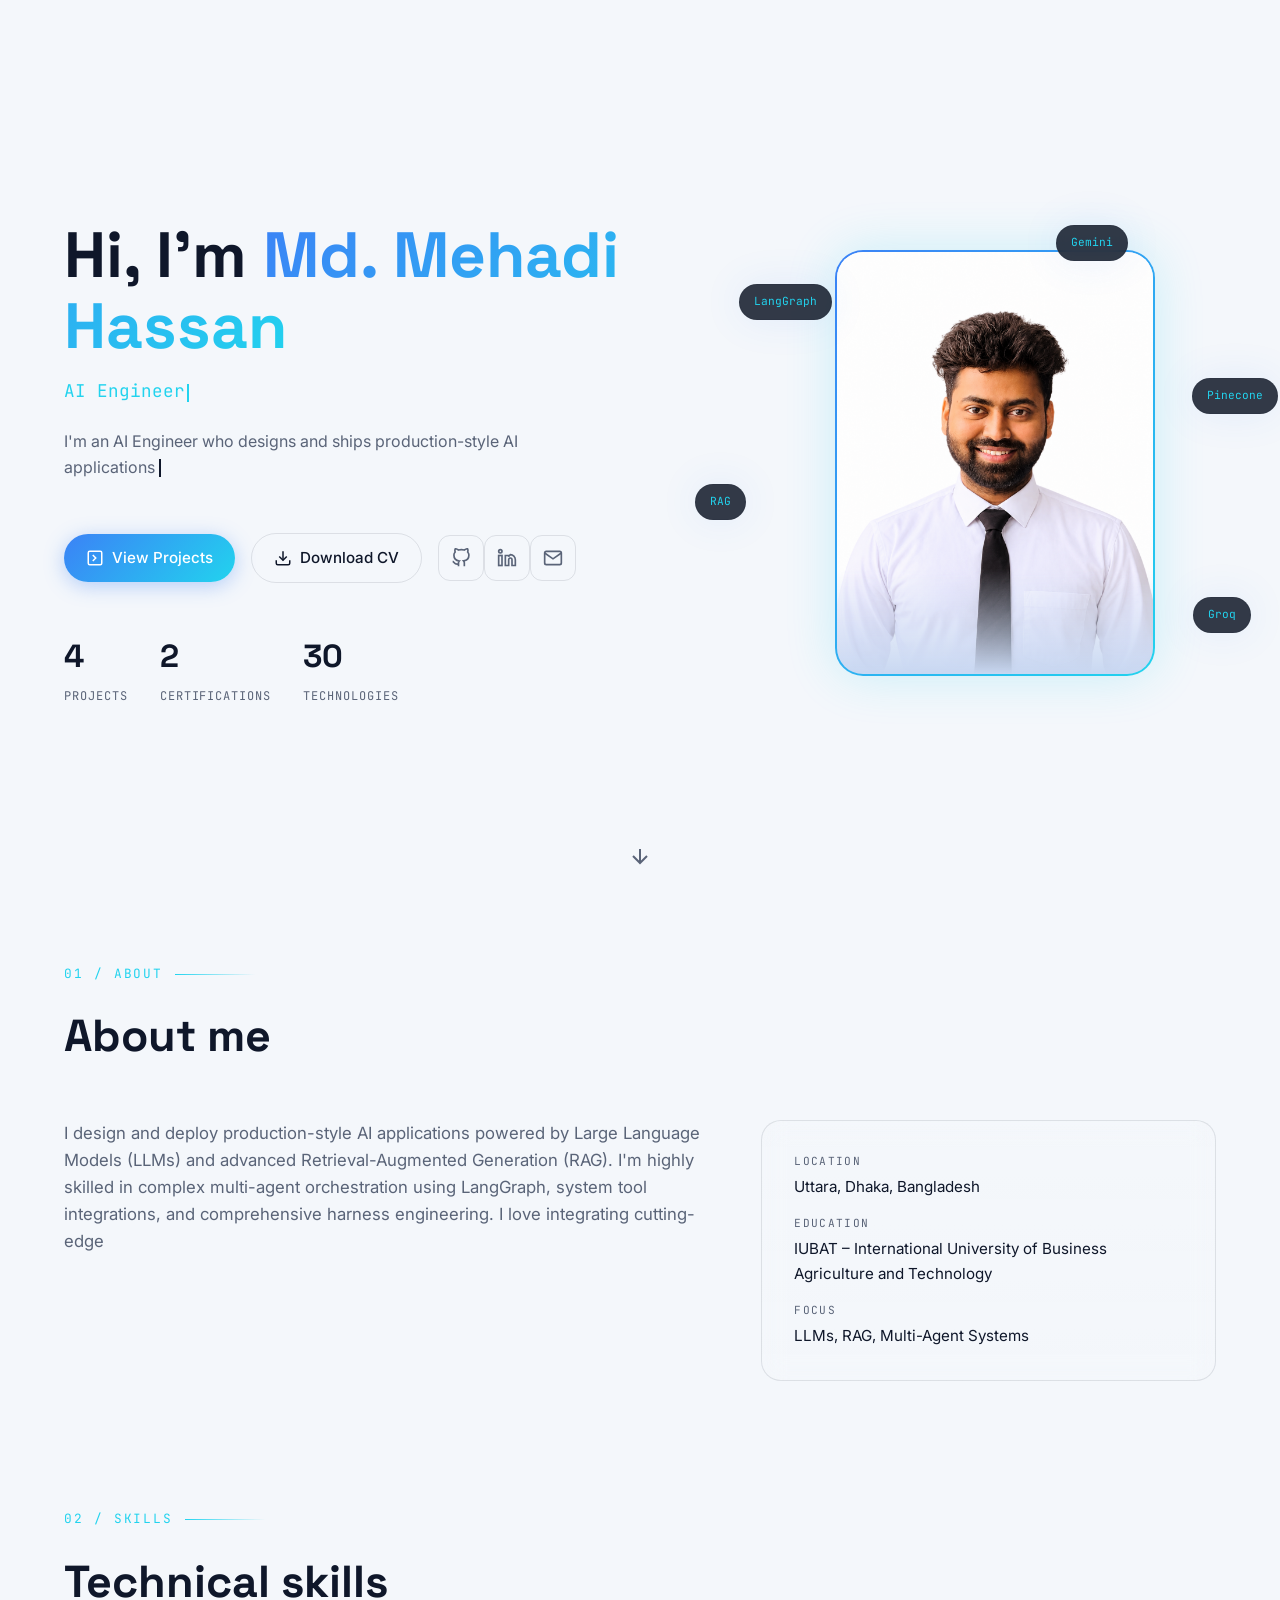
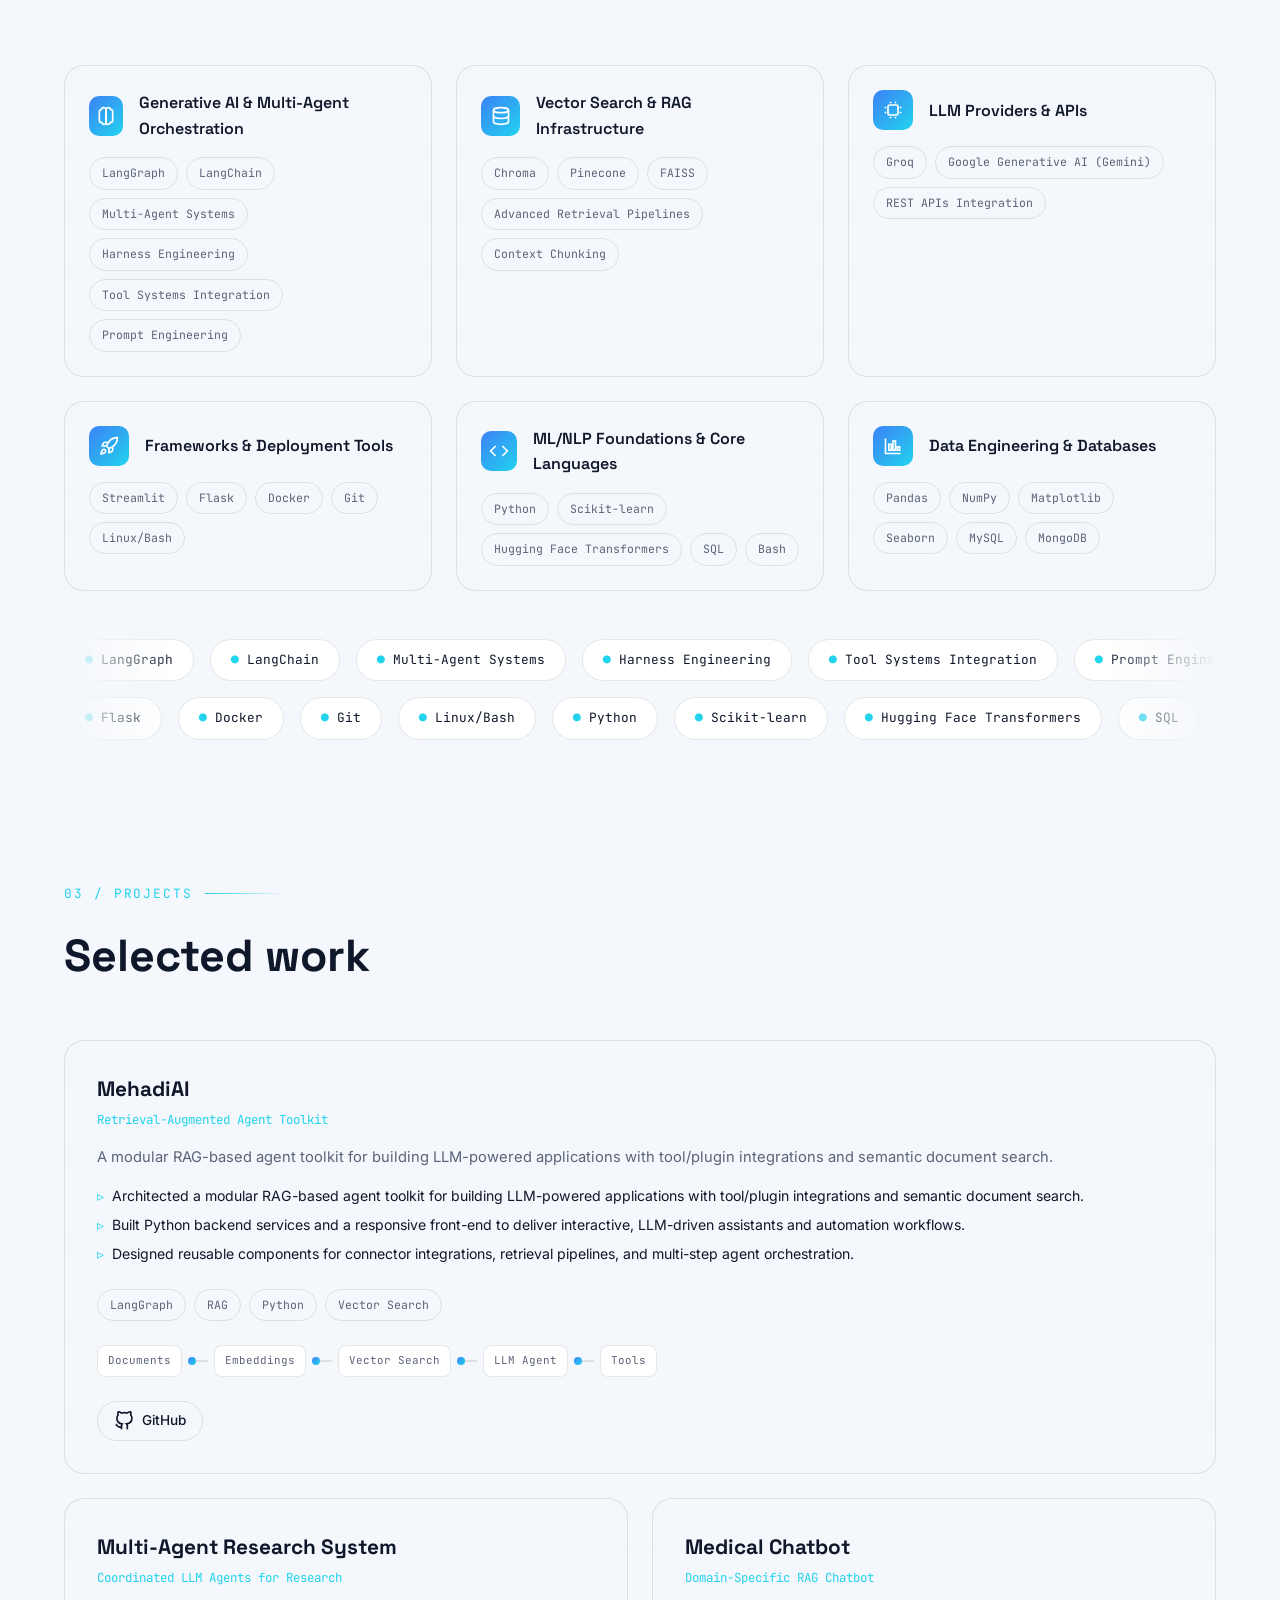
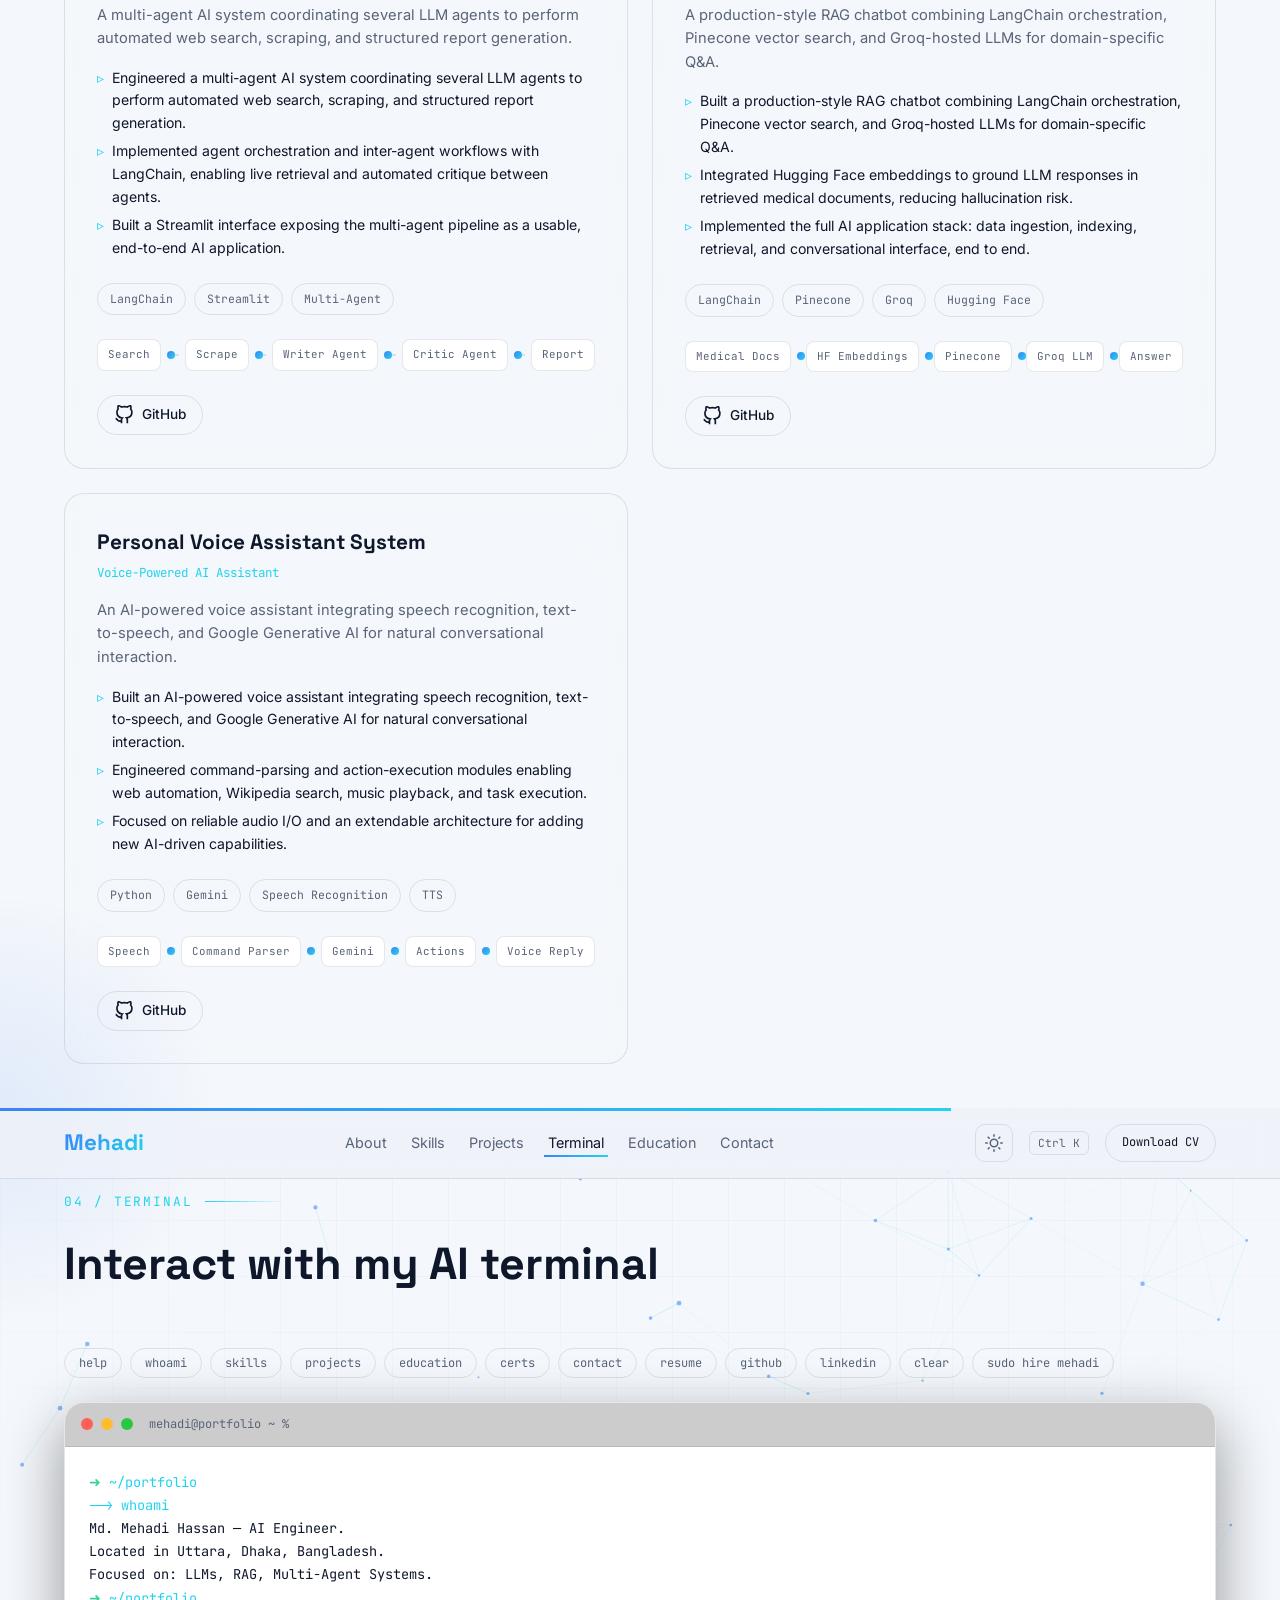
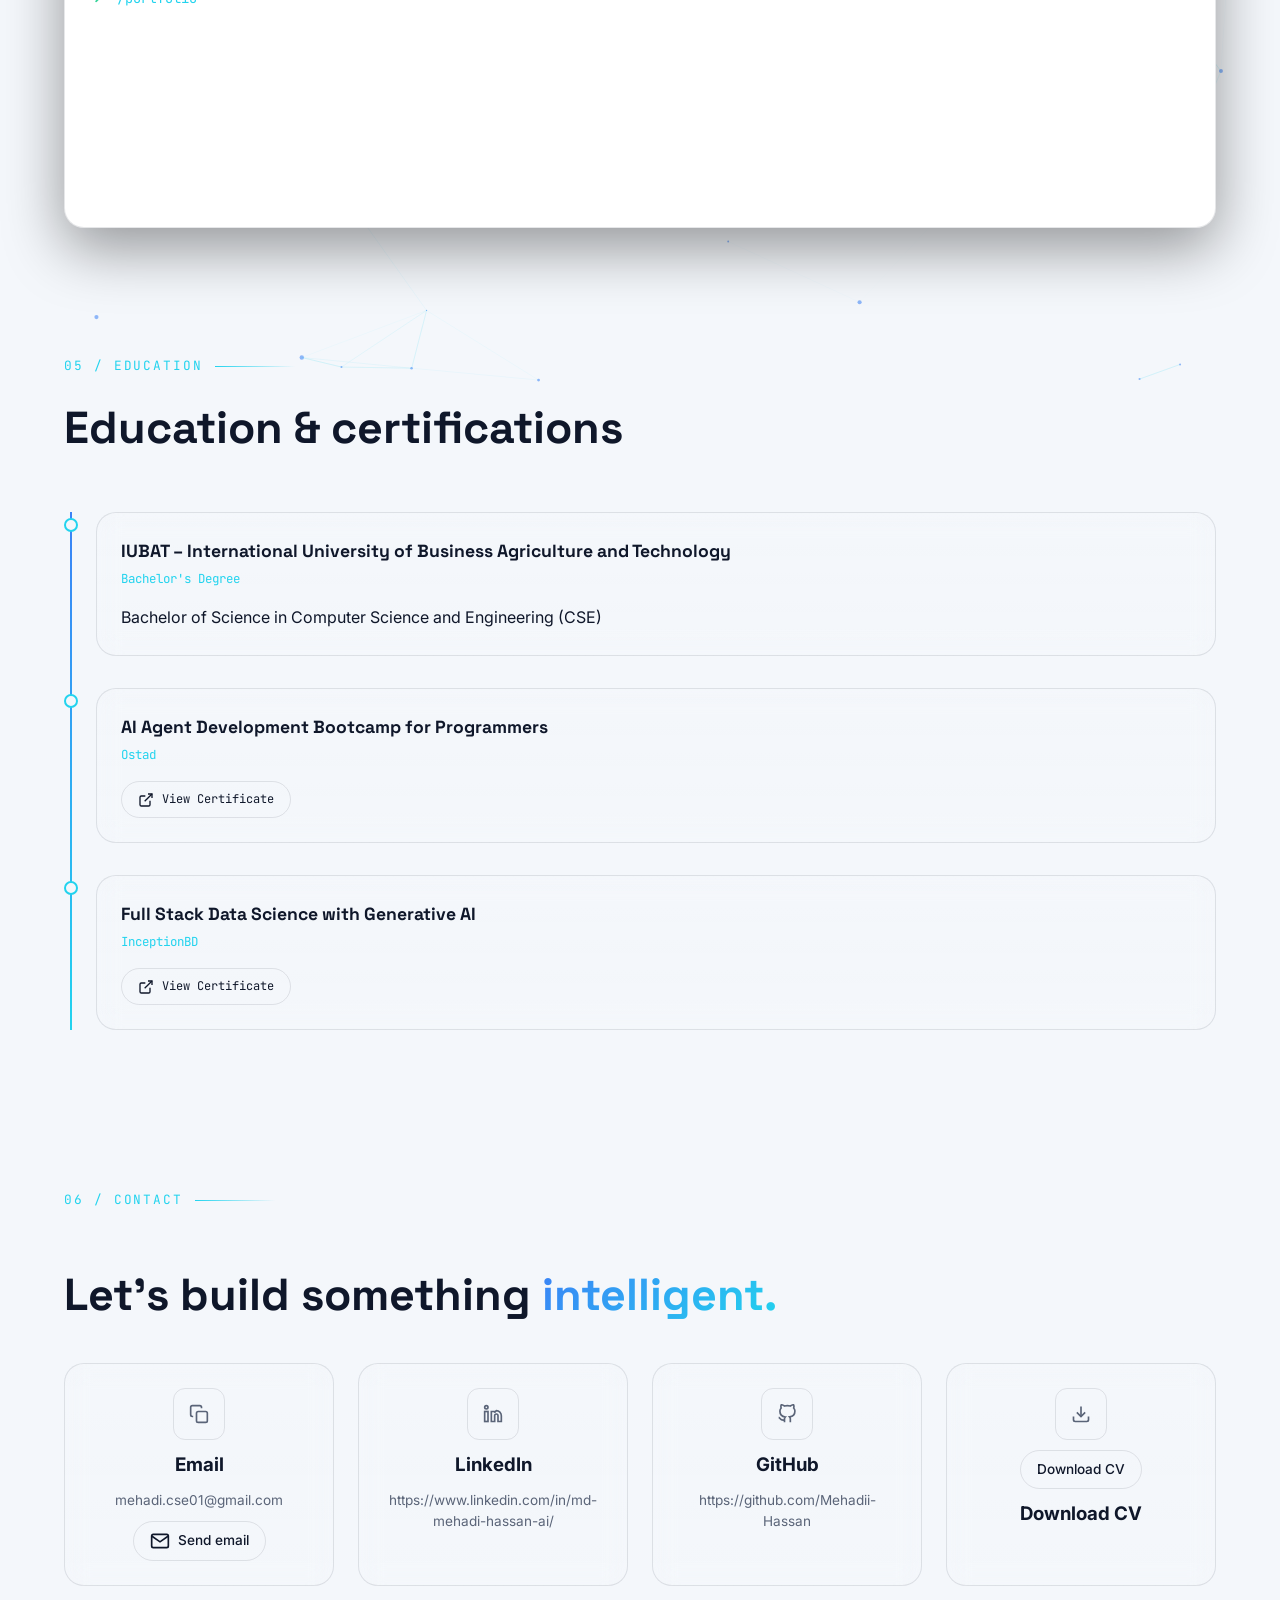
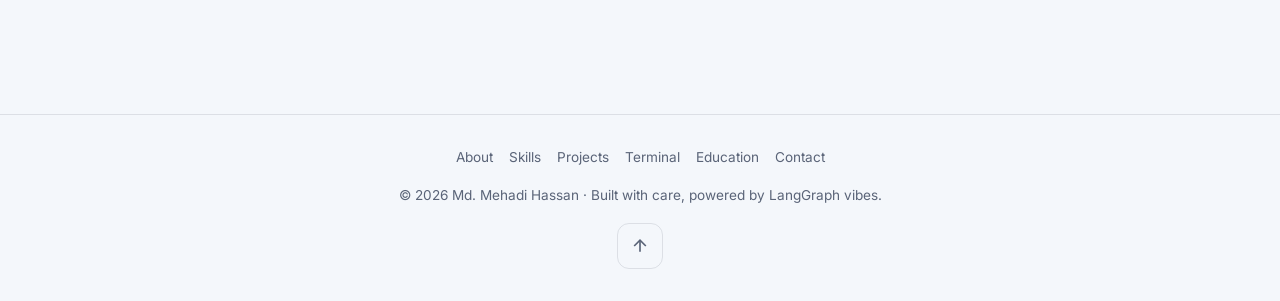
==== commit 309a3a5c: "Remove availability pill (open to remote opportunities)" ====
--- a/index.html
+++ b/index.html
@@ -114,11 +114,6 @@
     <section id="hero" class="hero">
       <div class="container hero-grid">
         <div class="hero-text reveal">
-          <div class="status-pill">
-            <span class="status-dot" aria-hidden="true"></span>
-            <span id="avail-text">Open to remote opportunities</span>
-          </div>
-
           <h1>Hi, I'm <span class="gradient-text" id="hero-name">Md. Mehadi Hassan</span></h1>
 
           <div class="typing-line">
--- a/css/style.css
+++ b/css/style.css
@@ -423,31 +423,6 @@
 }
 
 /* Status pill */
-.status-pill {
-  display: inline-flex;
-  align-items: center;
-  gap: 8px;
-  font-family: var(--font-mono);
-  font-size: 0.75rem;
-  color: var(--success);
-  border: 1px solid rgba(52, 211, 153, 0.3);
-  border-radius: 999px;
-  padding: 6px 14px;
-  margin-bottom: var(--sp-3);
-  background: rgba(52, 211, 153, 0.08);
-}
-.status-dot {
-  width: 8px;
-  height: 8px;
-  border-radius: 50%;
-  background: var(--success);
-  animation: pulse 2s infinite;
-}
-@keyframes pulse {
-  0%, 100% { box-shadow: 0 0 0 0 rgba(52, 211, 153, 0.5); }
-  50% { box-shadow: 0 0 0 6px rgba(52, 211, 153, 0); }
-}
-
 .hero h1 {
   font-family: var(--font-heading);
   font-size: var(--fs-hero);
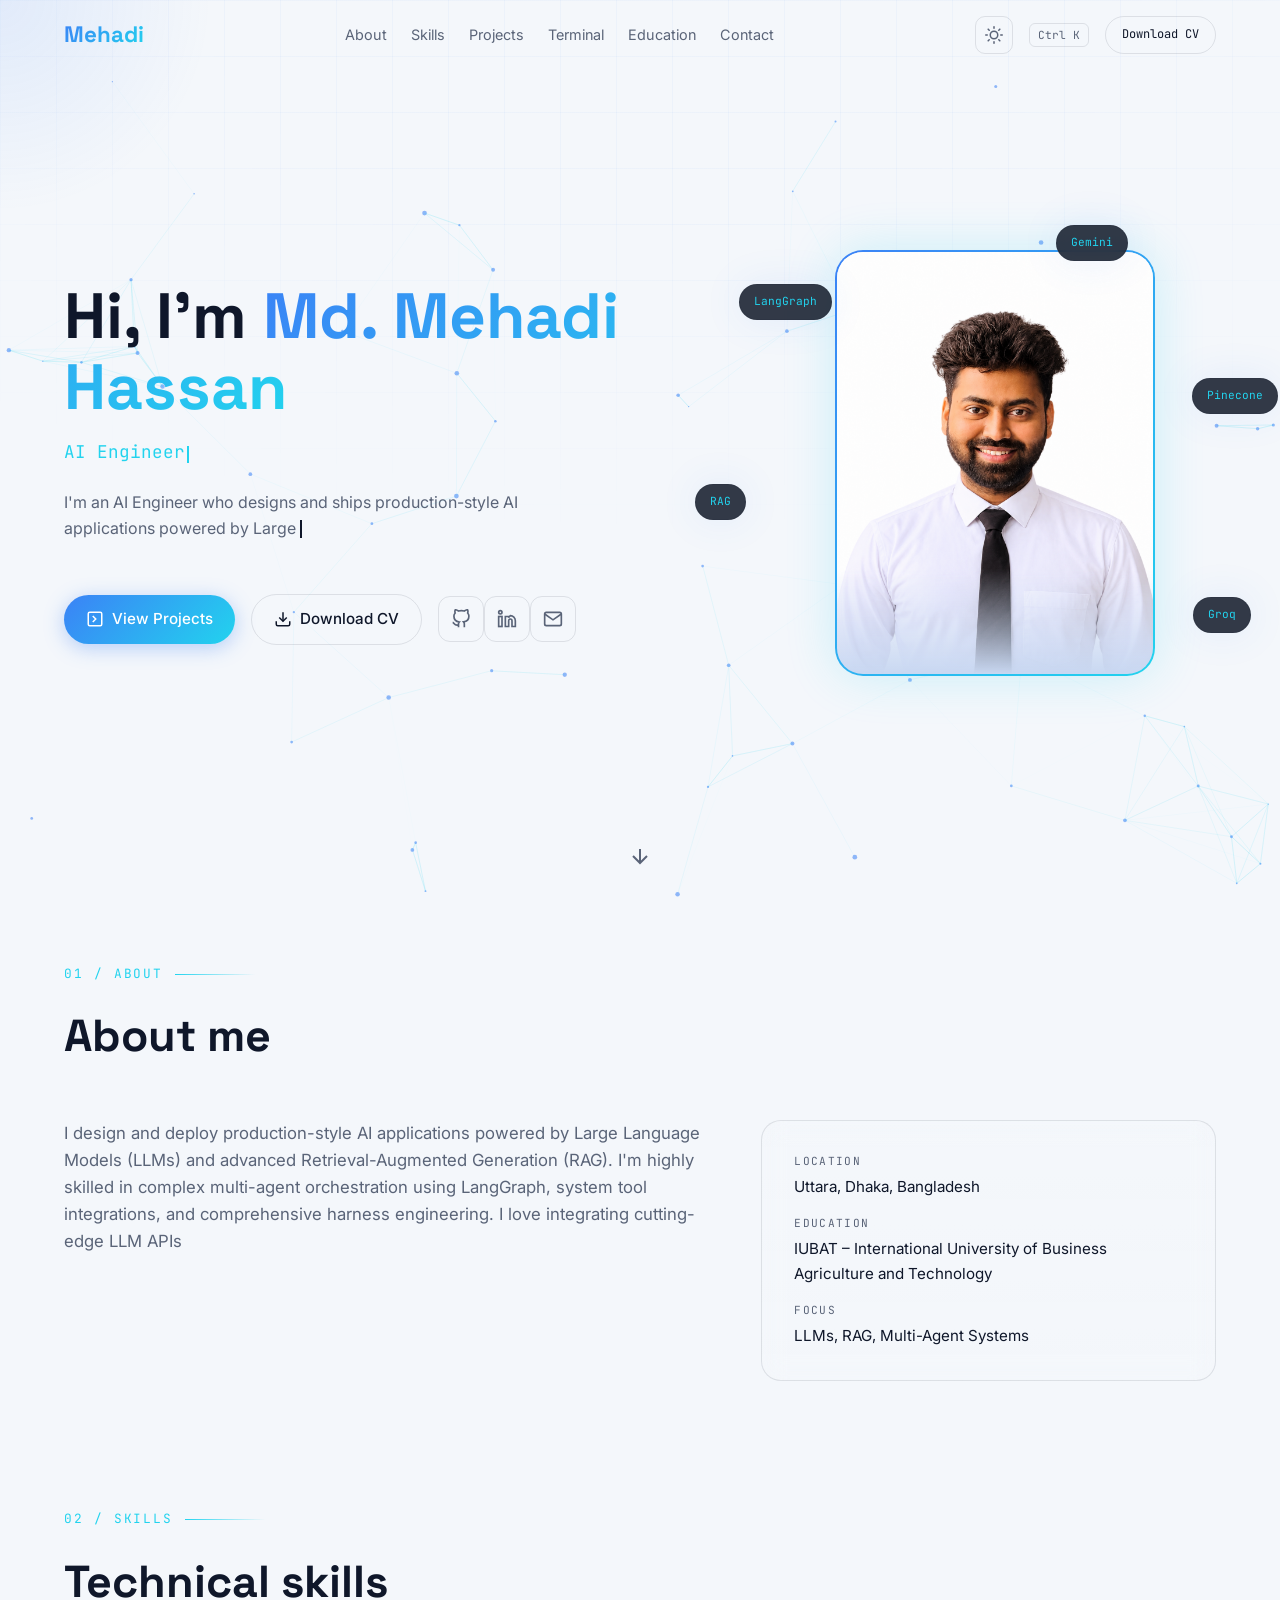
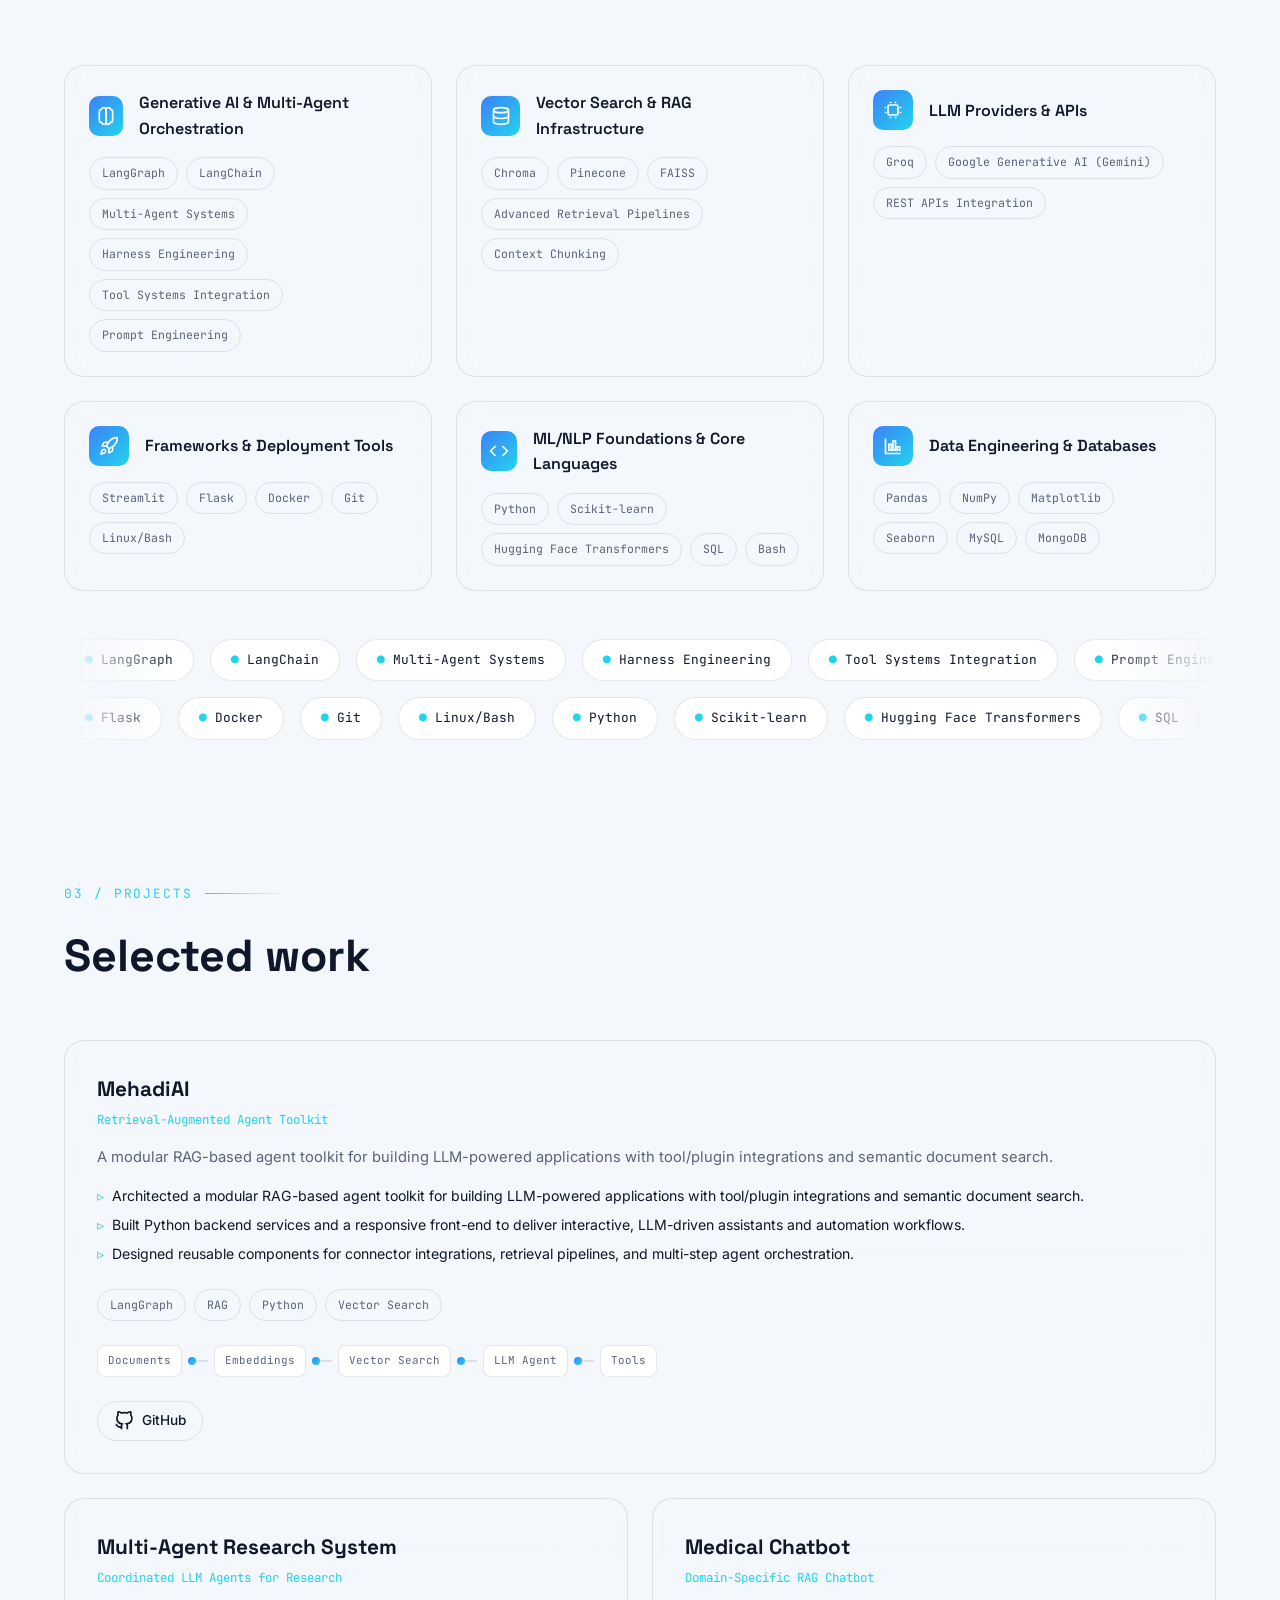
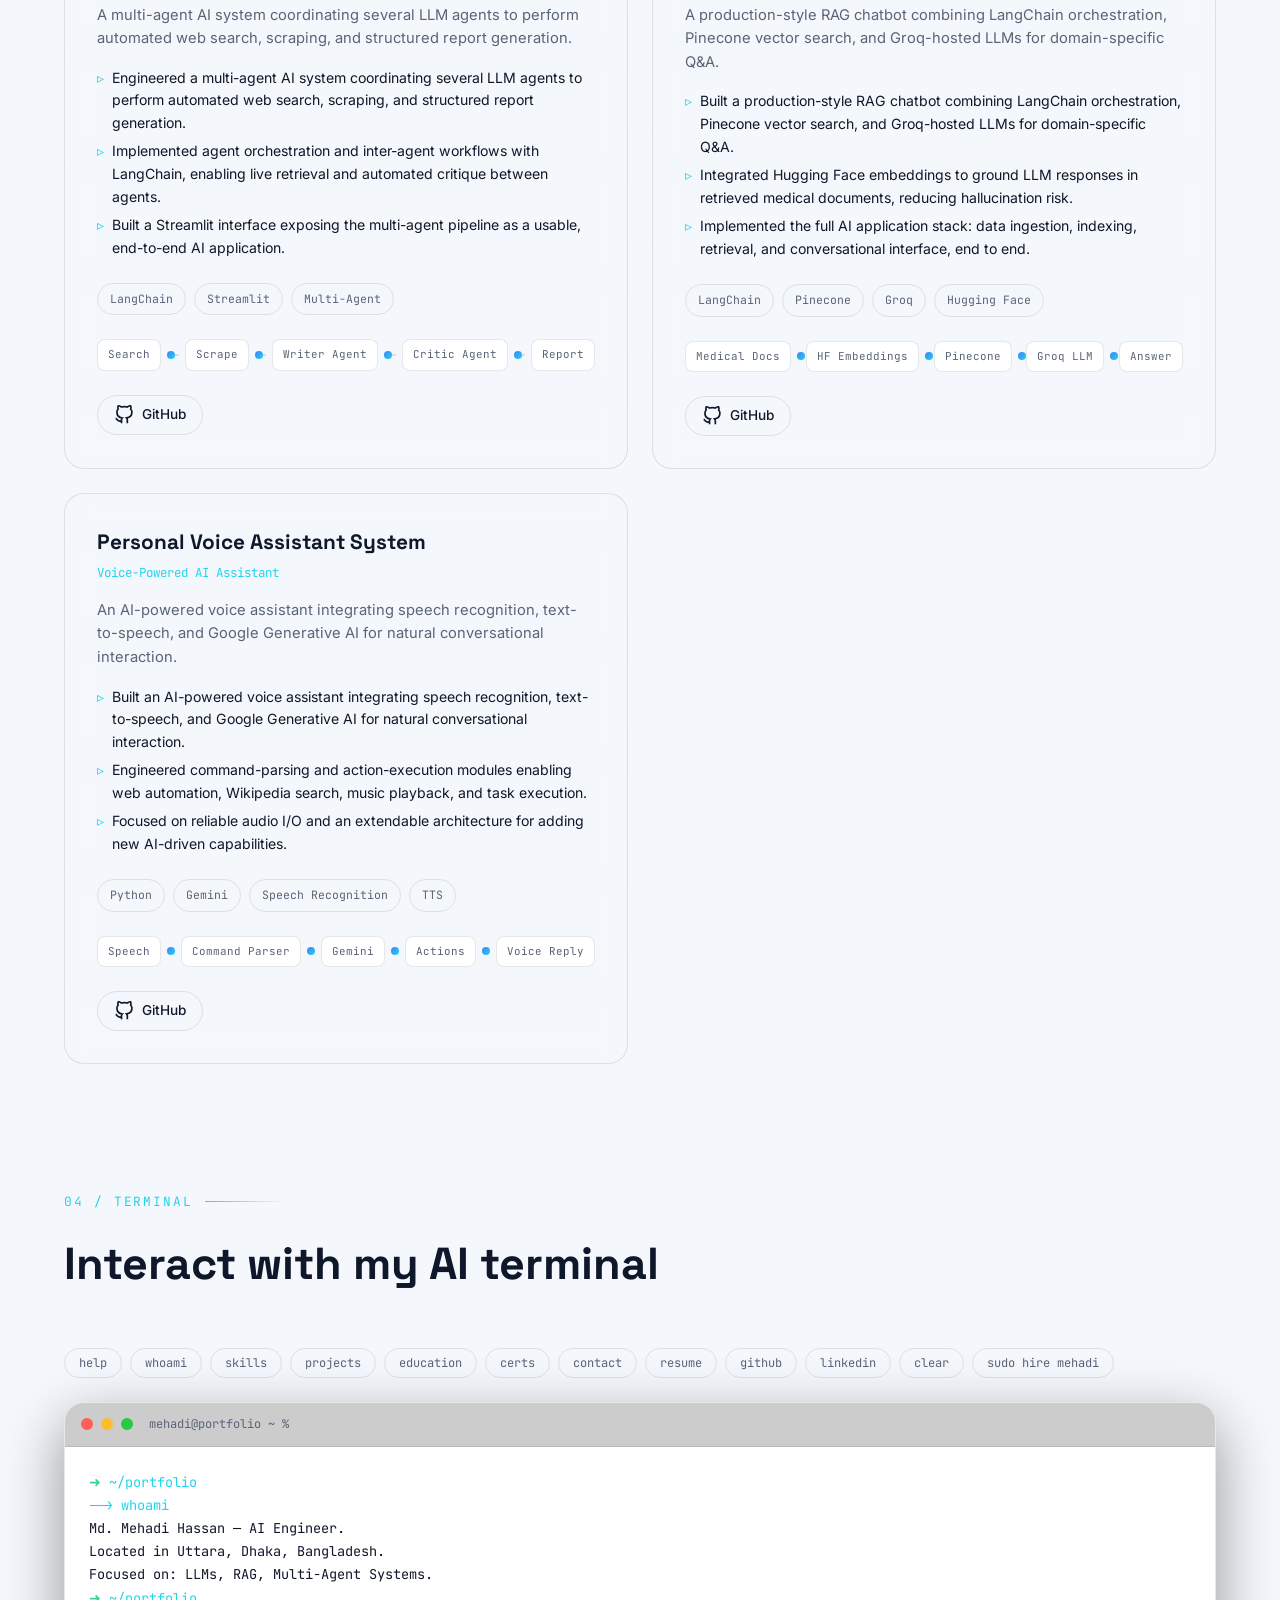
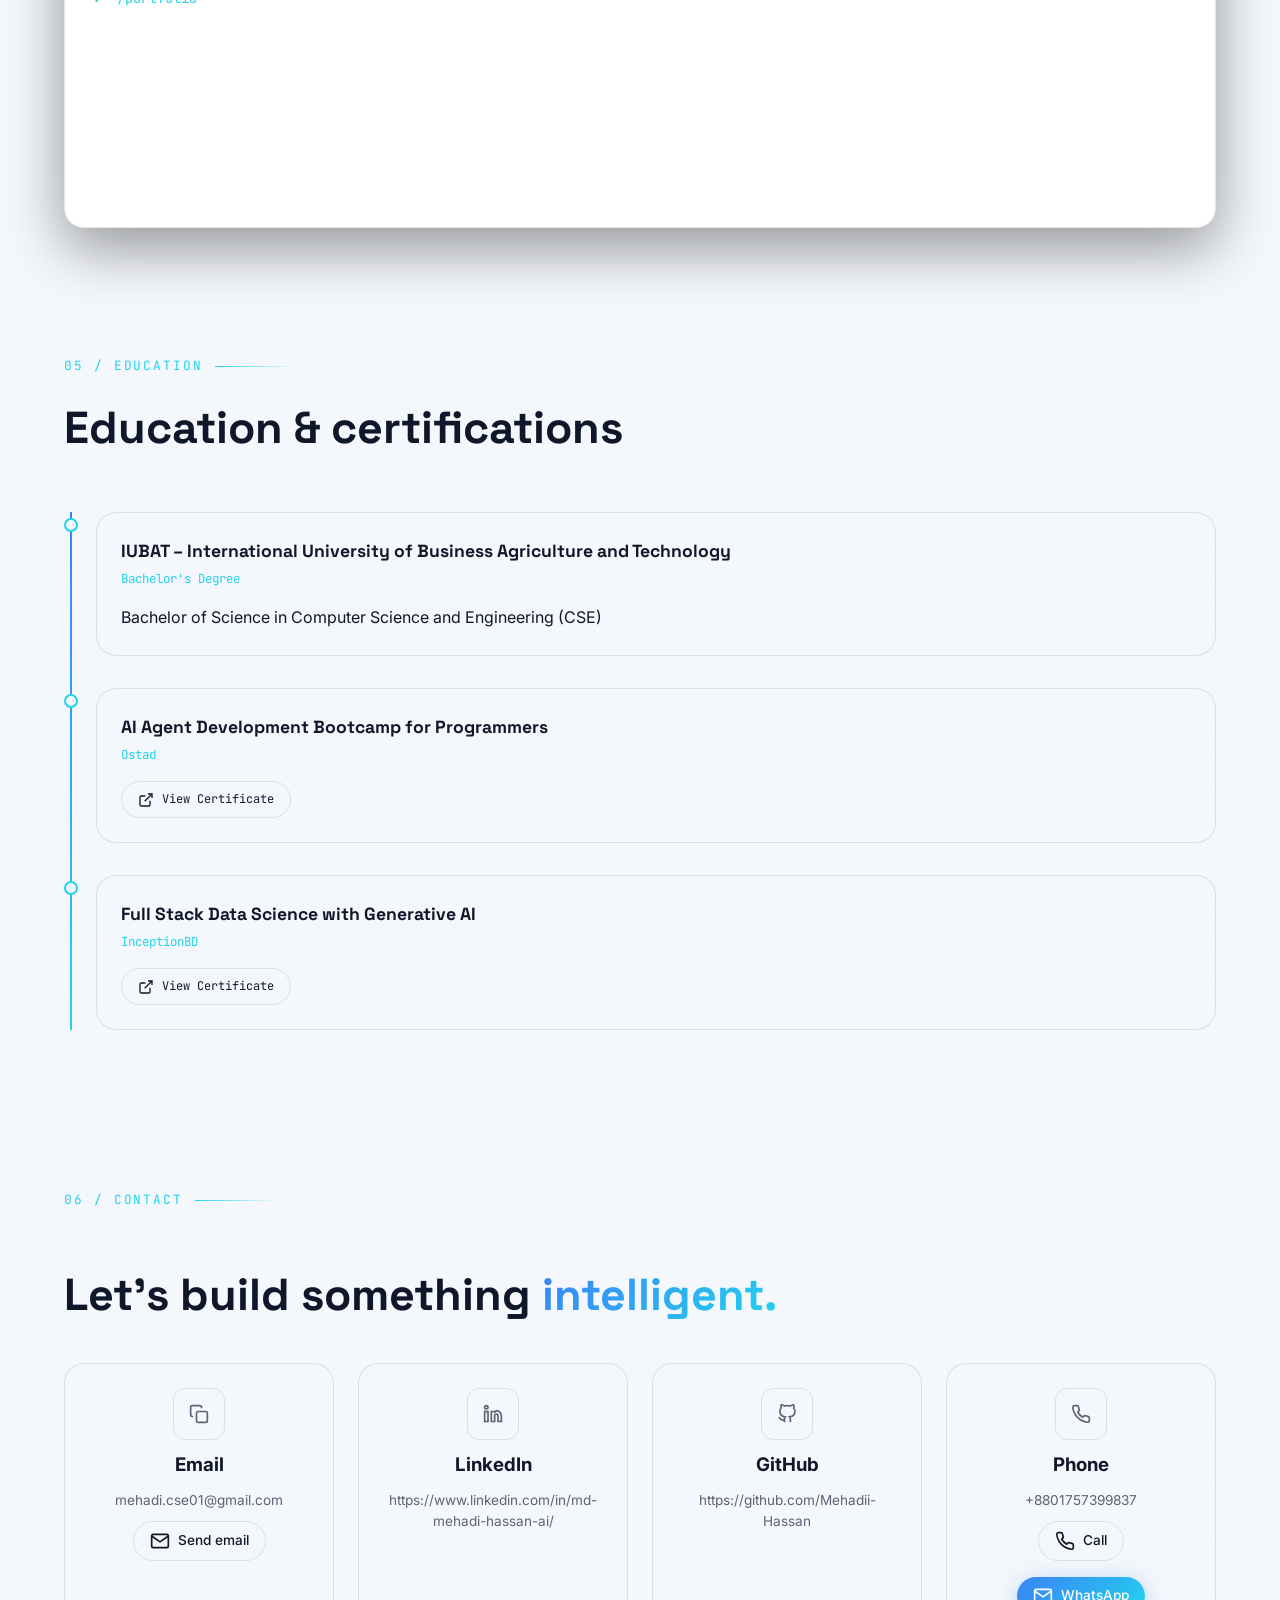
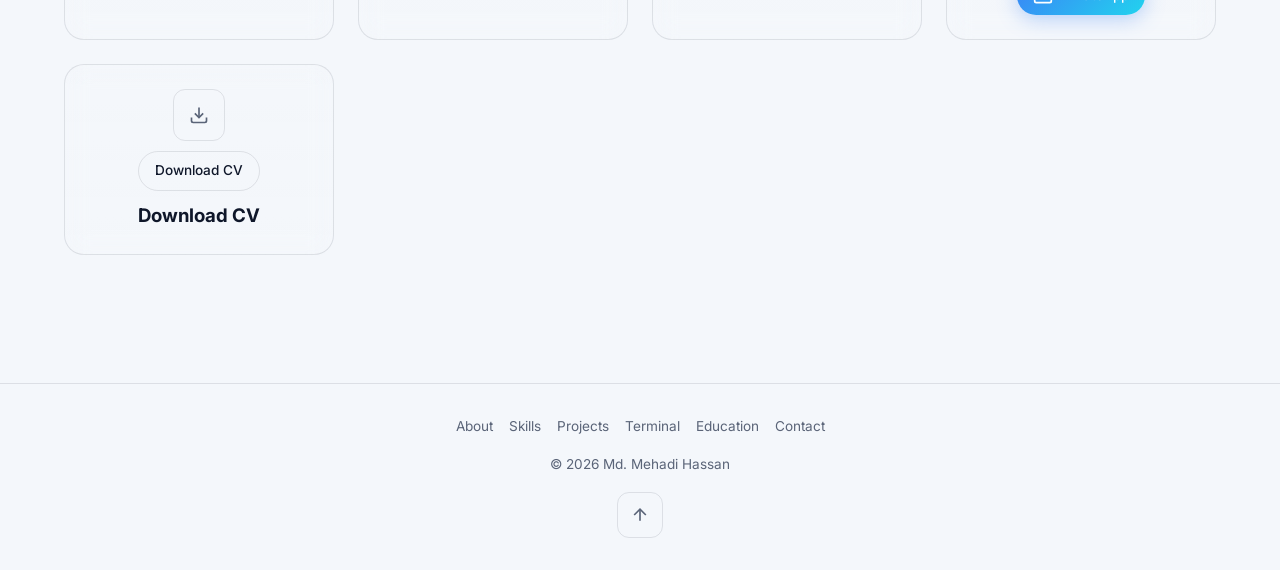
==== commit c8ae8c76: "Remove hero stats, simplify footer, add phone/WhatsApp contact card" ====
--- a/index.html
+++ b/index.html
@@ -135,8 +135,6 @@
               <!-- GitHub / LinkedIn / Email icon buttons populated by JS -->
             </div>
           </div>
-
-          <div class="stats-row" id="stats-row"></div>
         </div>
 
         <div class="hero-visual reveal">
--- a/css/style.css
+++ b/css/style.css
@@ -565,32 +565,6 @@
   50% { transform: translateY(-12px); }
 }
 
-/* Stats row */
-.stats-row {
-  display: flex;
-  gap: var(--sp-4);
-  margin-top: var(--sp-5);
-  flex-wrap: wrap;
-}
-.stat {
-  display: flex;
-  flex-direction: column;
-  gap: 4px;
-}
-.stat-num {
-  font-family: var(--font-heading);
-  font-size: 2rem;
-  font-weight: 700;
-  color: var(--text);
-}
-.stat-label {
-  font-family: var(--font-mono);
-  font-size: 0.75rem;
-  color: var(--muted);
-  text-transform: uppercase;
-  letter-spacing: 0.08em;
-}
-
 /* Scroll down indicator */
 .scroll-down {
   position: absolute;
@@ -1141,7 +1115,6 @@
   .projects-grid { grid-template-columns: 1fr; }
   .project-card:first-child { grid-column: span 1; }
   .skills-grid { grid-template-columns: 1fr; }
-  .stats-row { gap: var(--sp-3); }
   .photo-frame { width: 240px; }
   .photo-badge { font-size: 0.6rem; padding: 6px 10px; }
   .badge-2 { left: -6%; }
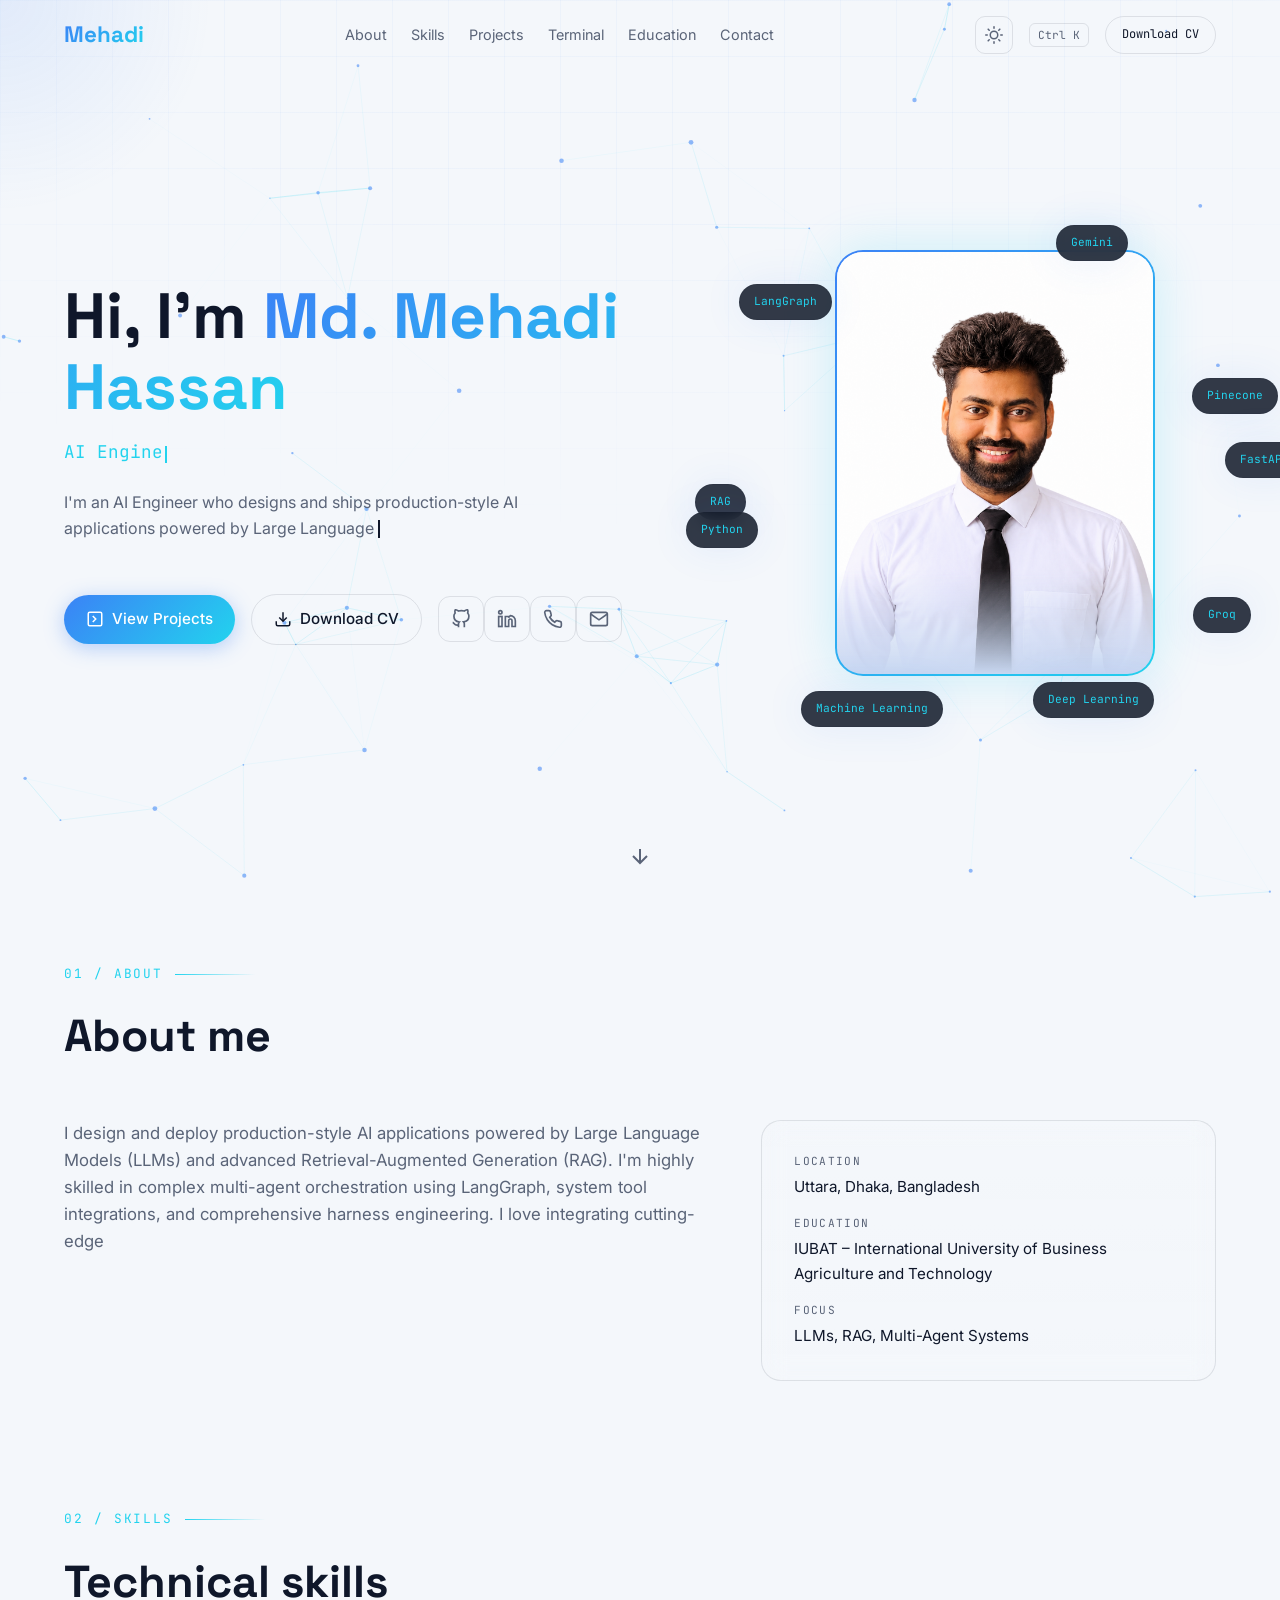
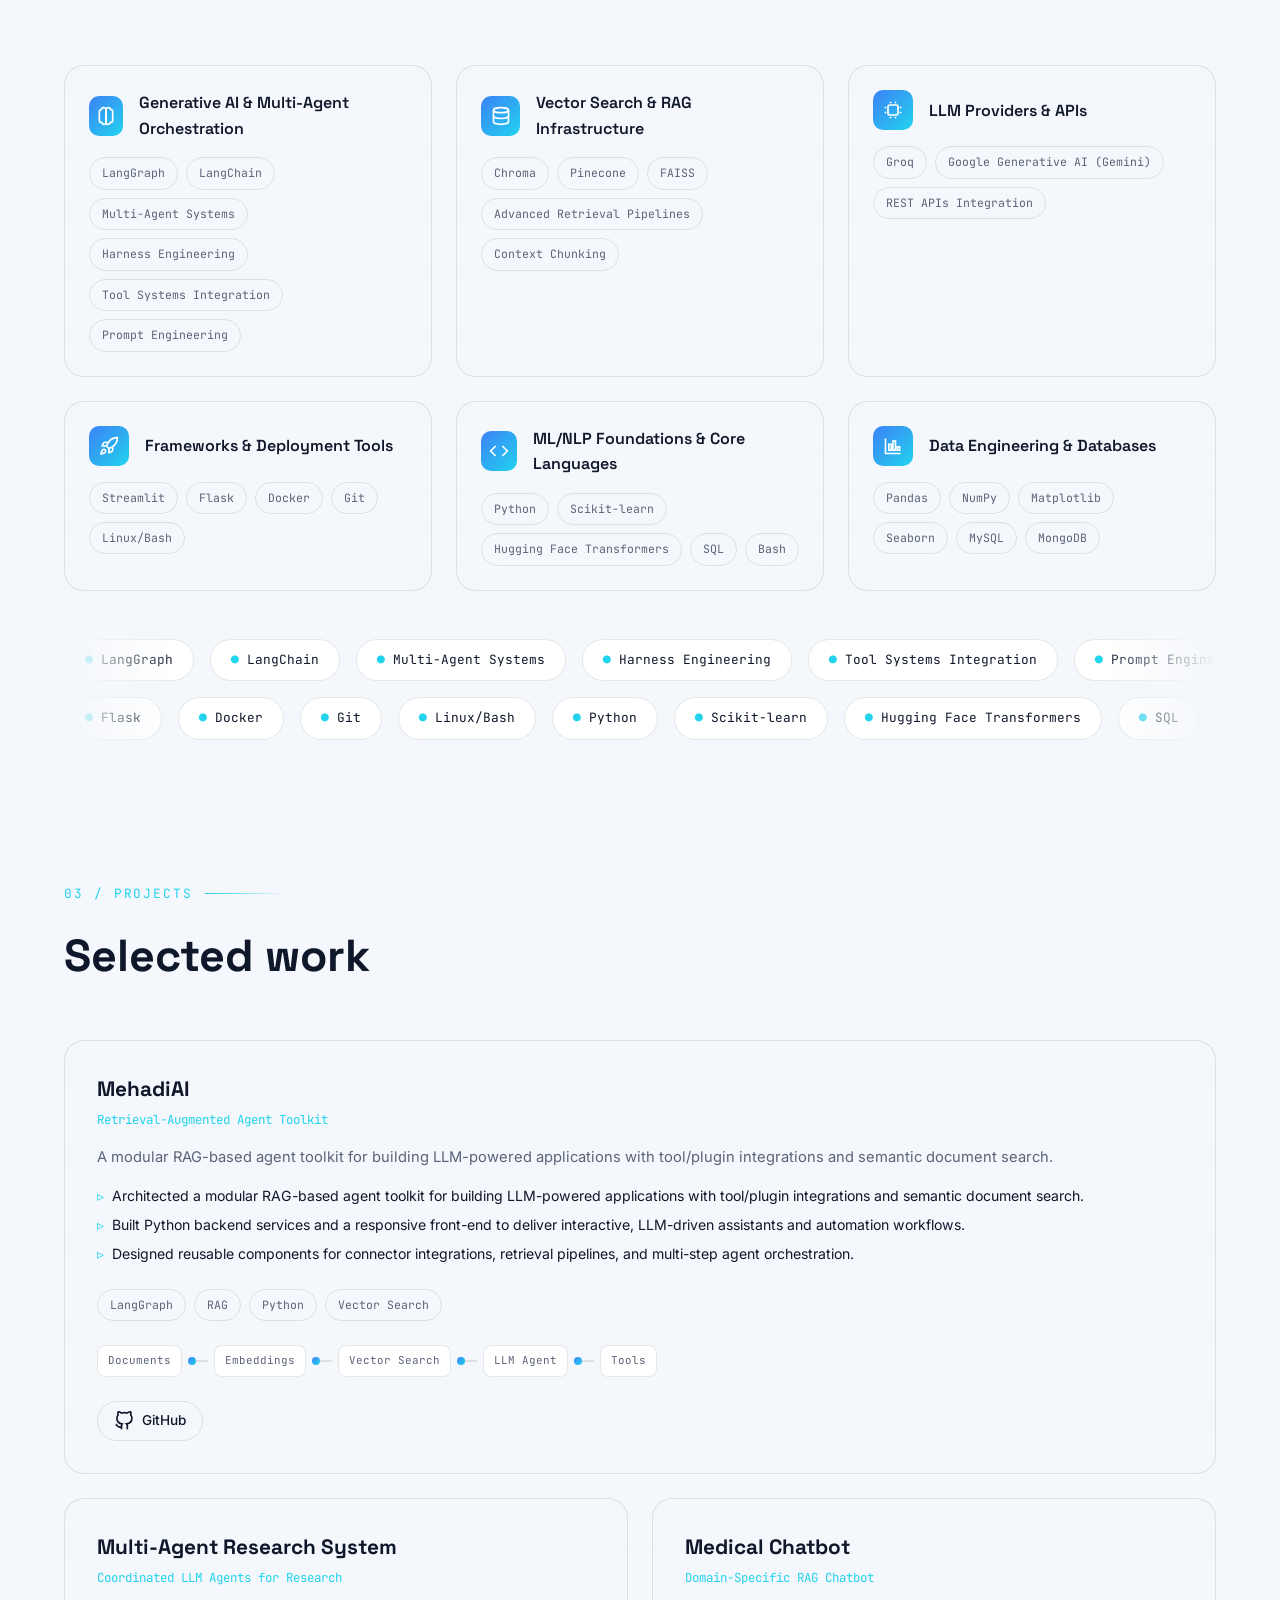
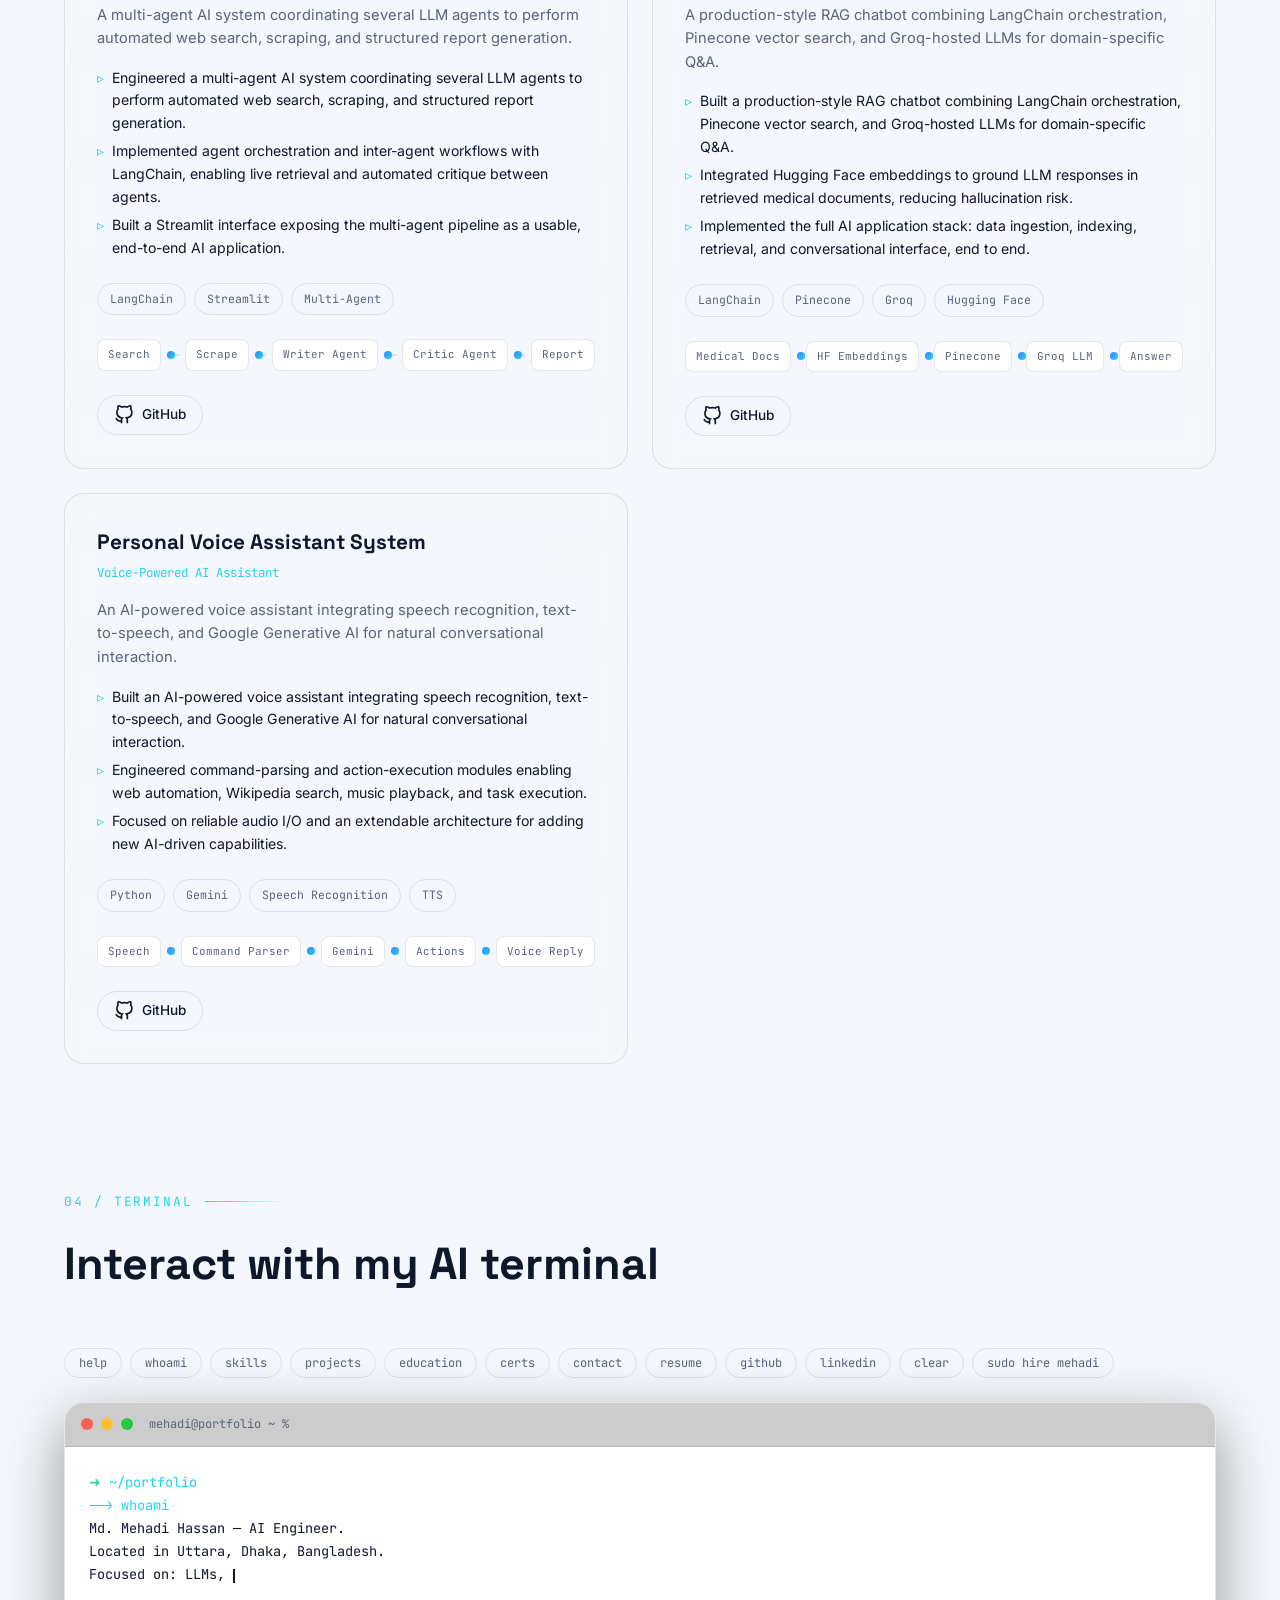
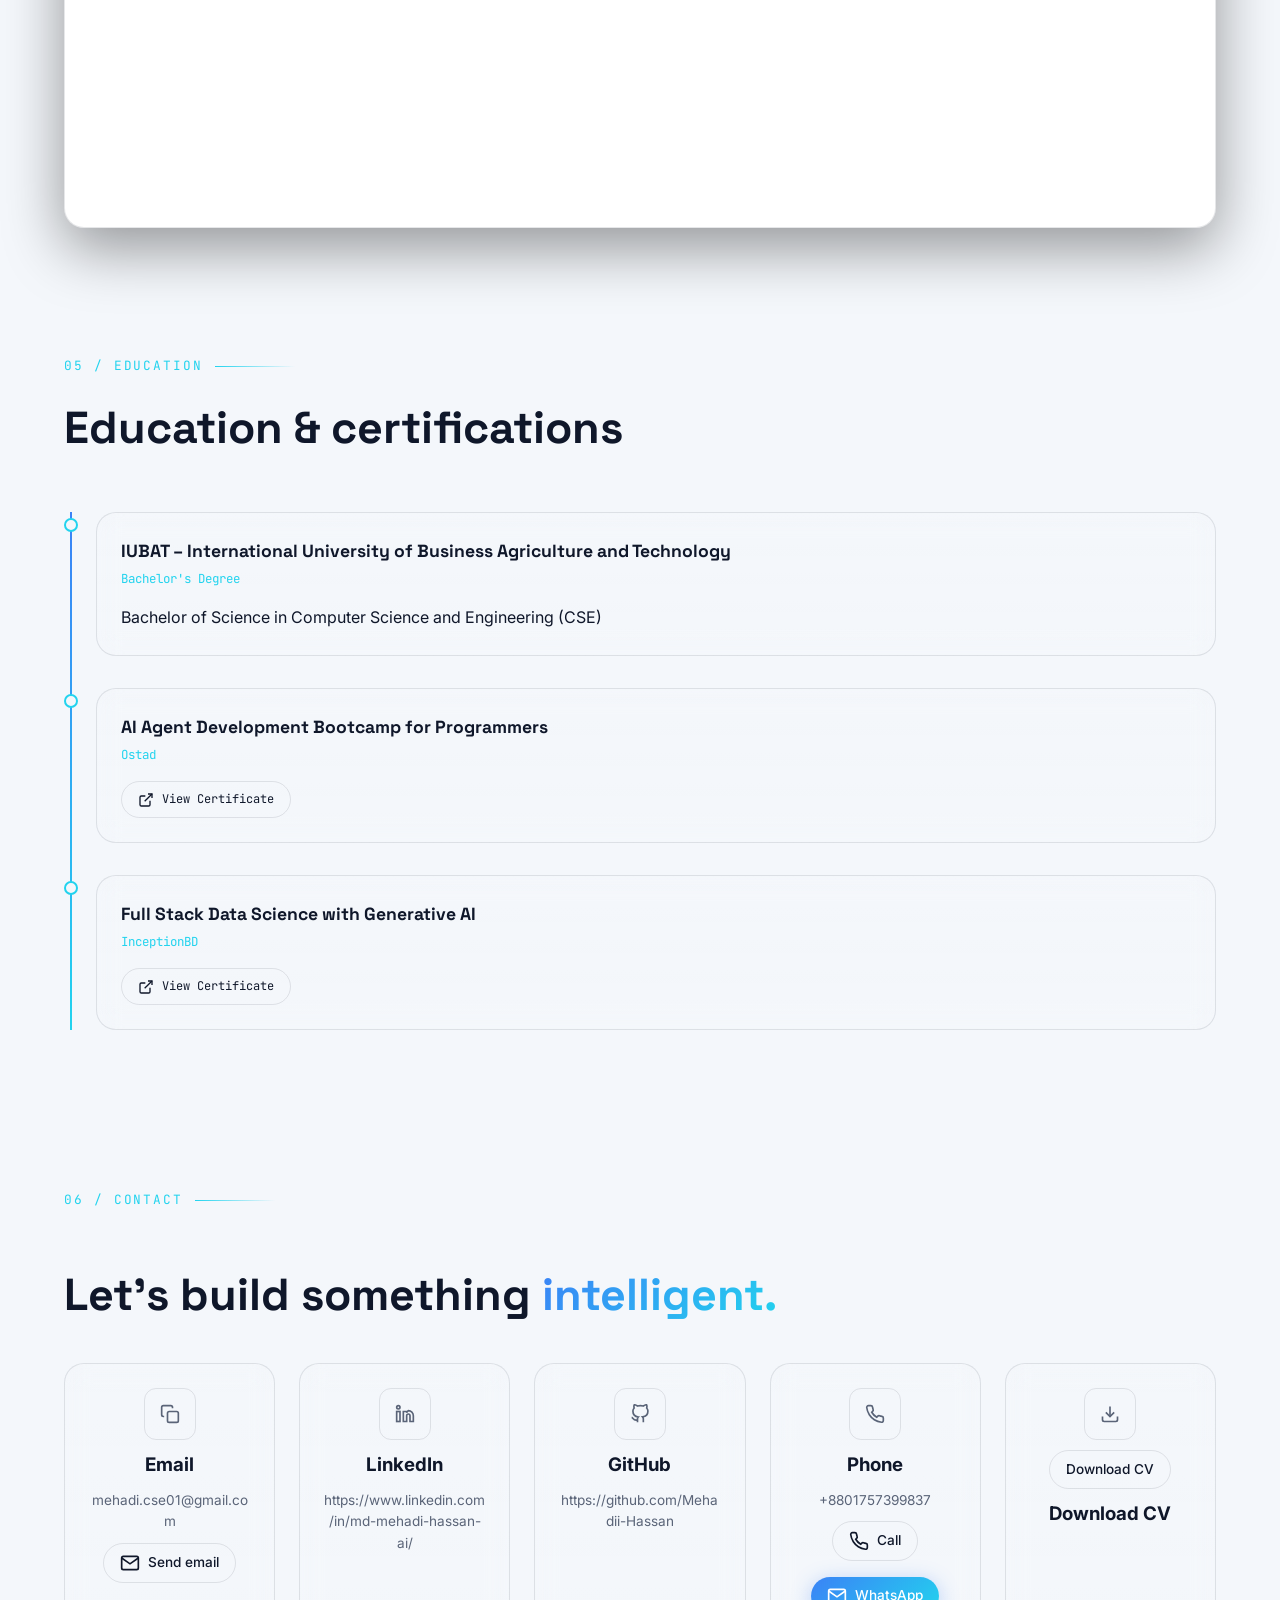
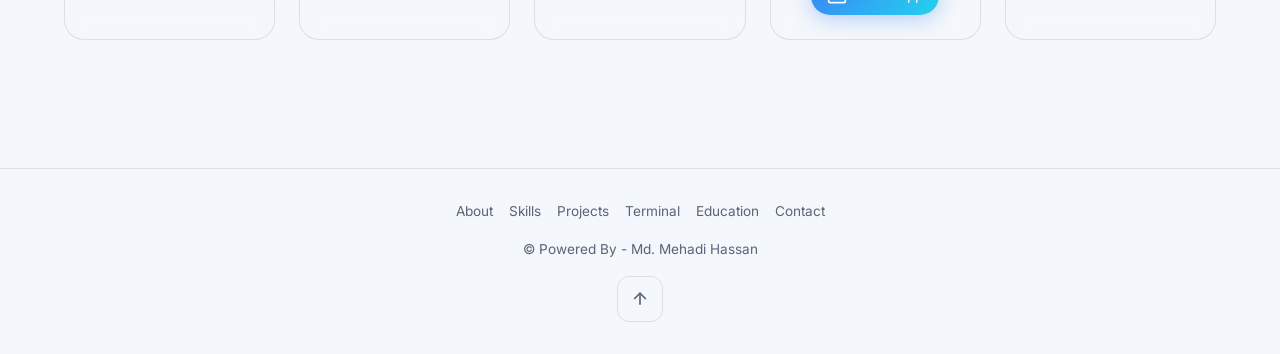
==== commit 71bb16de: "One-line contact grid, hero call button, footer update, extra tech badges" ====
--- a/index.html
+++ b/index.html
@@ -150,6 +150,10 @@
           <span class="photo-badge badge-3">Pinecone</span>
           <span class="photo-badge badge-4">Groq</span>
           <span class="photo-badge badge-5">Gemini</span>
+          <span class="photo-badge badge-6">Python</span>
+          <span class="photo-badge badge-7">FastAPI</span>
+          <span class="photo-badge badge-8">Machine Learning</span>
+          <span class="photo-badge badge-9">Deep Learning</span>
         </div>
       </div>
 
--- a/css/style.css
+++ b/css/style.css
@@ -553,6 +553,10 @@
 .badge-3 { top: 30%; right: -14%; animation-delay: -3s; }
 .badge-4 { bottom: 10%; right: -8%; animation-delay: -4.5s; }
 .badge-5 { top: -6%; right: 20%; animation-delay: -2s; }
+.badge-6 { bottom: 30%; left: -20%; animation-delay: -0.8s; }
+.badge-7 { top: 45%; right: -20%; animation-delay: -2.4s; }
+.badge-8 { bottom: -12%; left: 6%; animation-delay: -3.6s; }
+.badge-9 { bottom: -10%; right: 14%; animation-delay: -1.2s; }
 @keyframes drift {
   0%, 100% { transform: translateY(0); }
   50% { transform: translateY(-10px); }
@@ -962,7 +966,7 @@
 }
 .contact-grid {
   display: grid;
-  grid-template-columns: repeat(auto-fit, minmax(220px, 1fr));
+  grid-template-columns: repeat(5, 1fr);
   gap: var(--sp-3);
 }
 .contact-card {
@@ -1107,6 +1111,7 @@
   .hero-grid { grid-template-columns: 1fr; gap: var(--sp-4); }
   .hero-visual { order: -1; }
   .about-grid { grid-template-columns: 1fr; }
+  .contact-grid { grid-template-columns: repeat(3, 1fr); }
 }
 
 @media (max-width: 768px) {
@@ -1115,12 +1120,15 @@
   .projects-grid { grid-template-columns: 1fr; }
   .project-card:first-child { grid-column: span 1; }
   .skills-grid { grid-template-columns: 1fr; }
+  .contact-grid { grid-template-columns: repeat(2, 1fr); }
   .photo-frame { width: 240px; }
   .photo-badge { font-size: 0.6rem; padding: 6px 10px; }
   .badge-2 { left: -6%; }
   .badge-3 { right: -6%; }
   .badge-4 { right: -2%; }
   .badge-1 { left: -2%; }
+  /* Hide the extra badges on small screens to avoid crowding. */
+  .badge-6, .badge-7, .badge-8, .badge-9 { display: none; }
 }
 
 @media (max-width: 480px) {
@@ -1130,6 +1138,7 @@
   .hero-actions .icon-btns { display: flex; gap: 8px; }
   .hero-actions .icon-btns .icon-btn { width: 46px; flex: 1; }
   .pipeline { flex-wrap: wrap; }
+  .contact-grid { grid-template-columns: 1fr; }
 }
 
 /* ============================================================
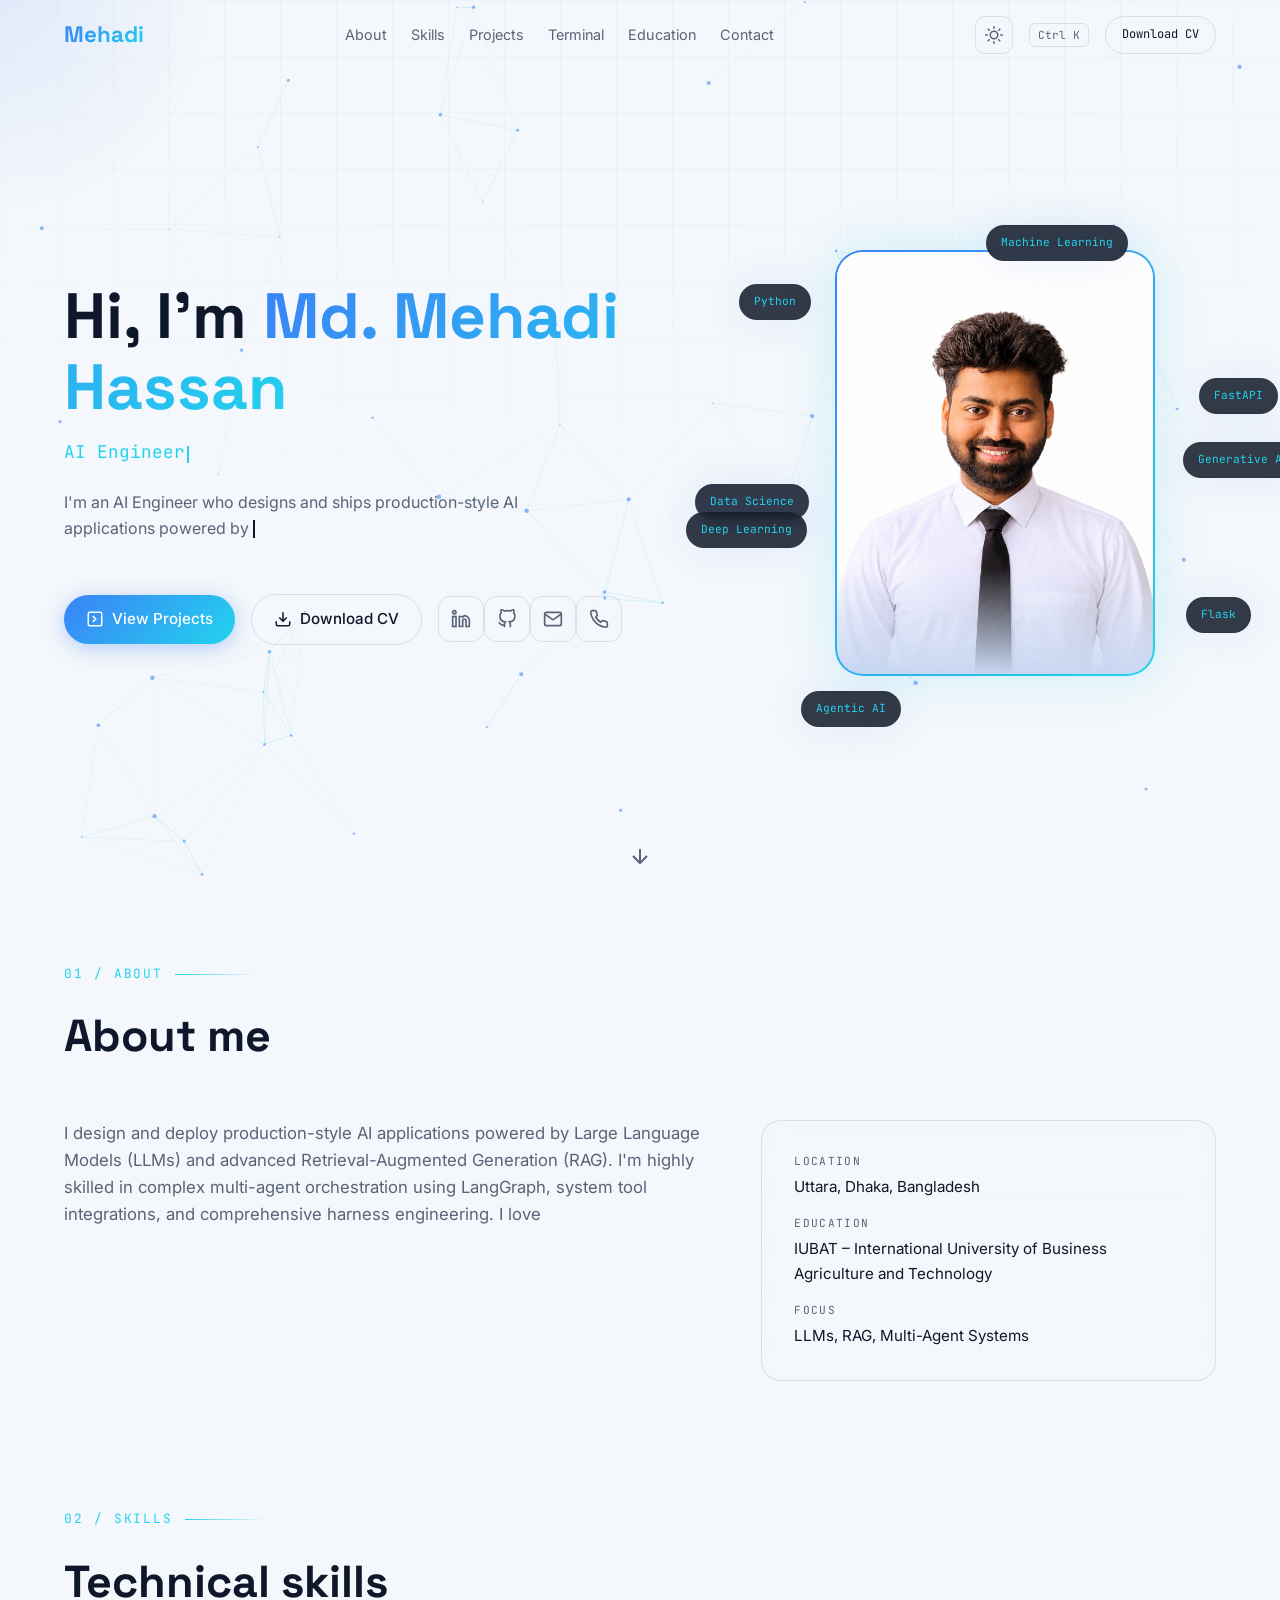
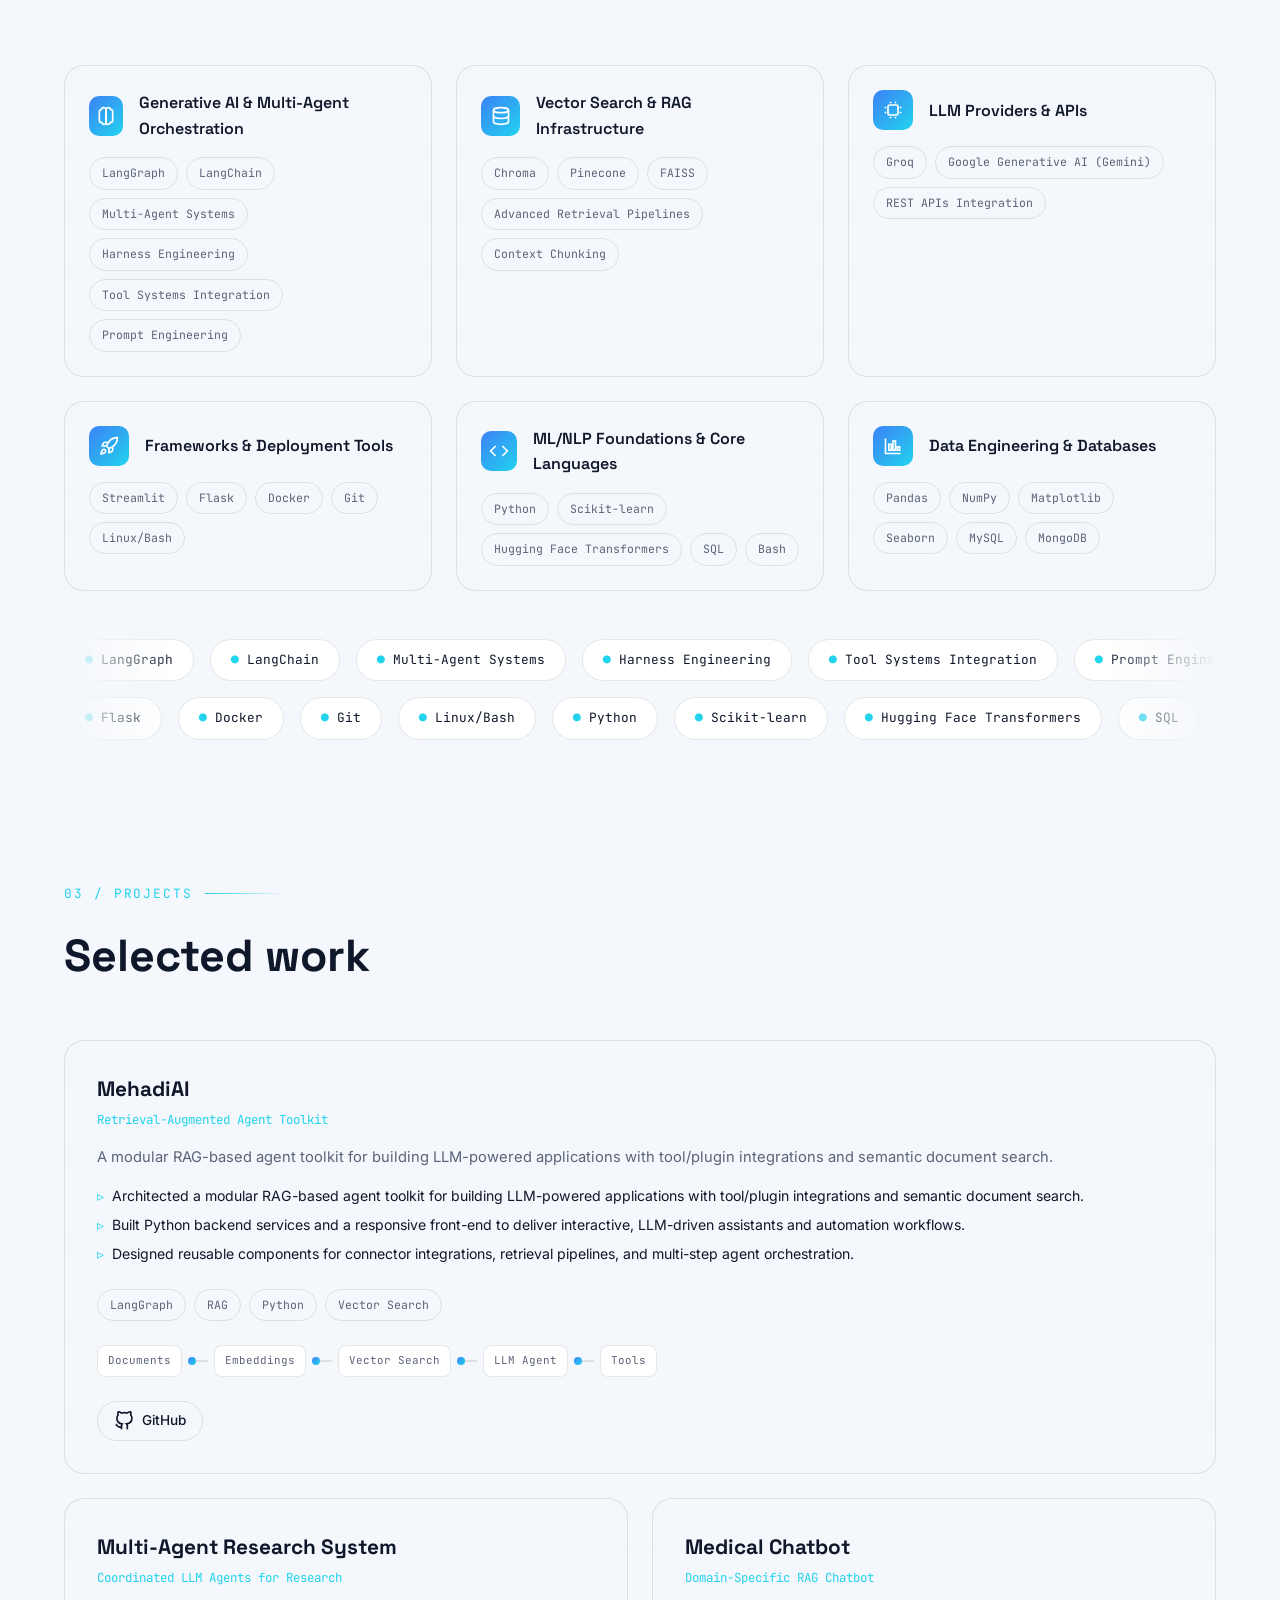
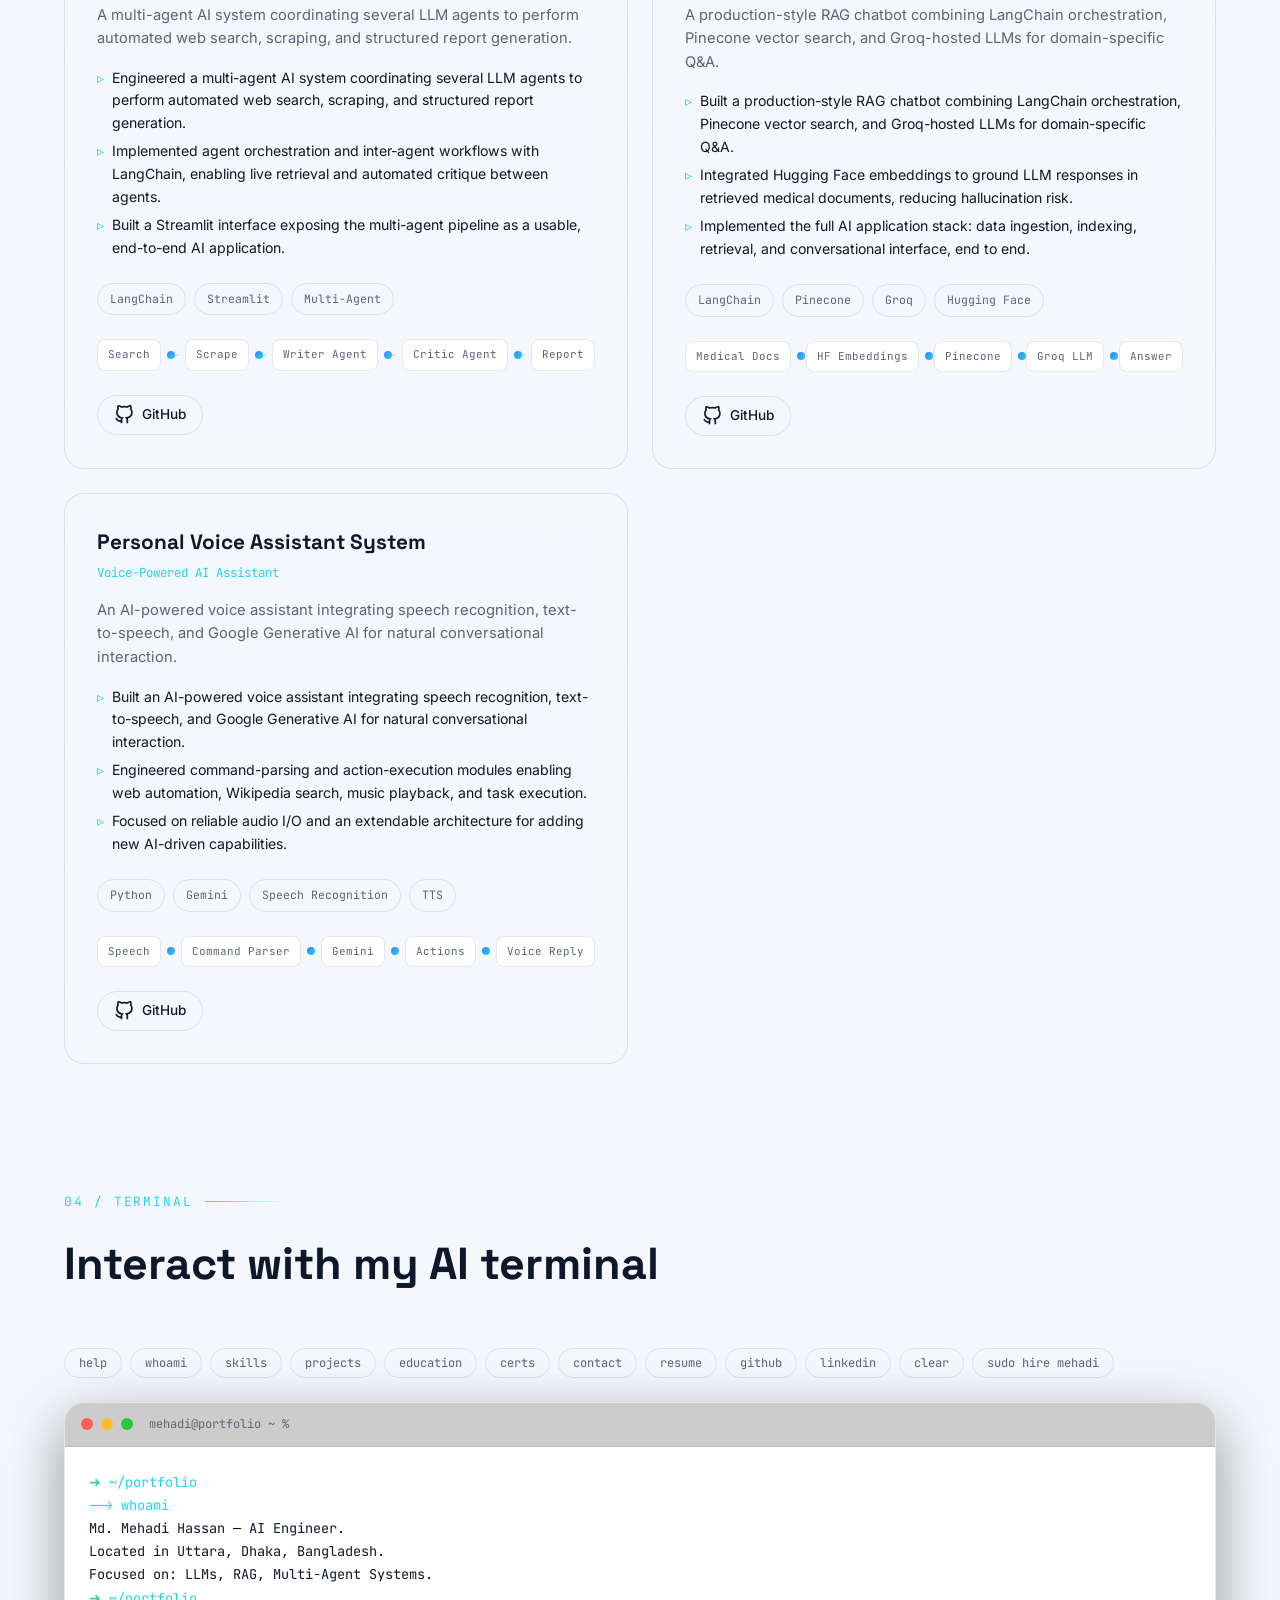
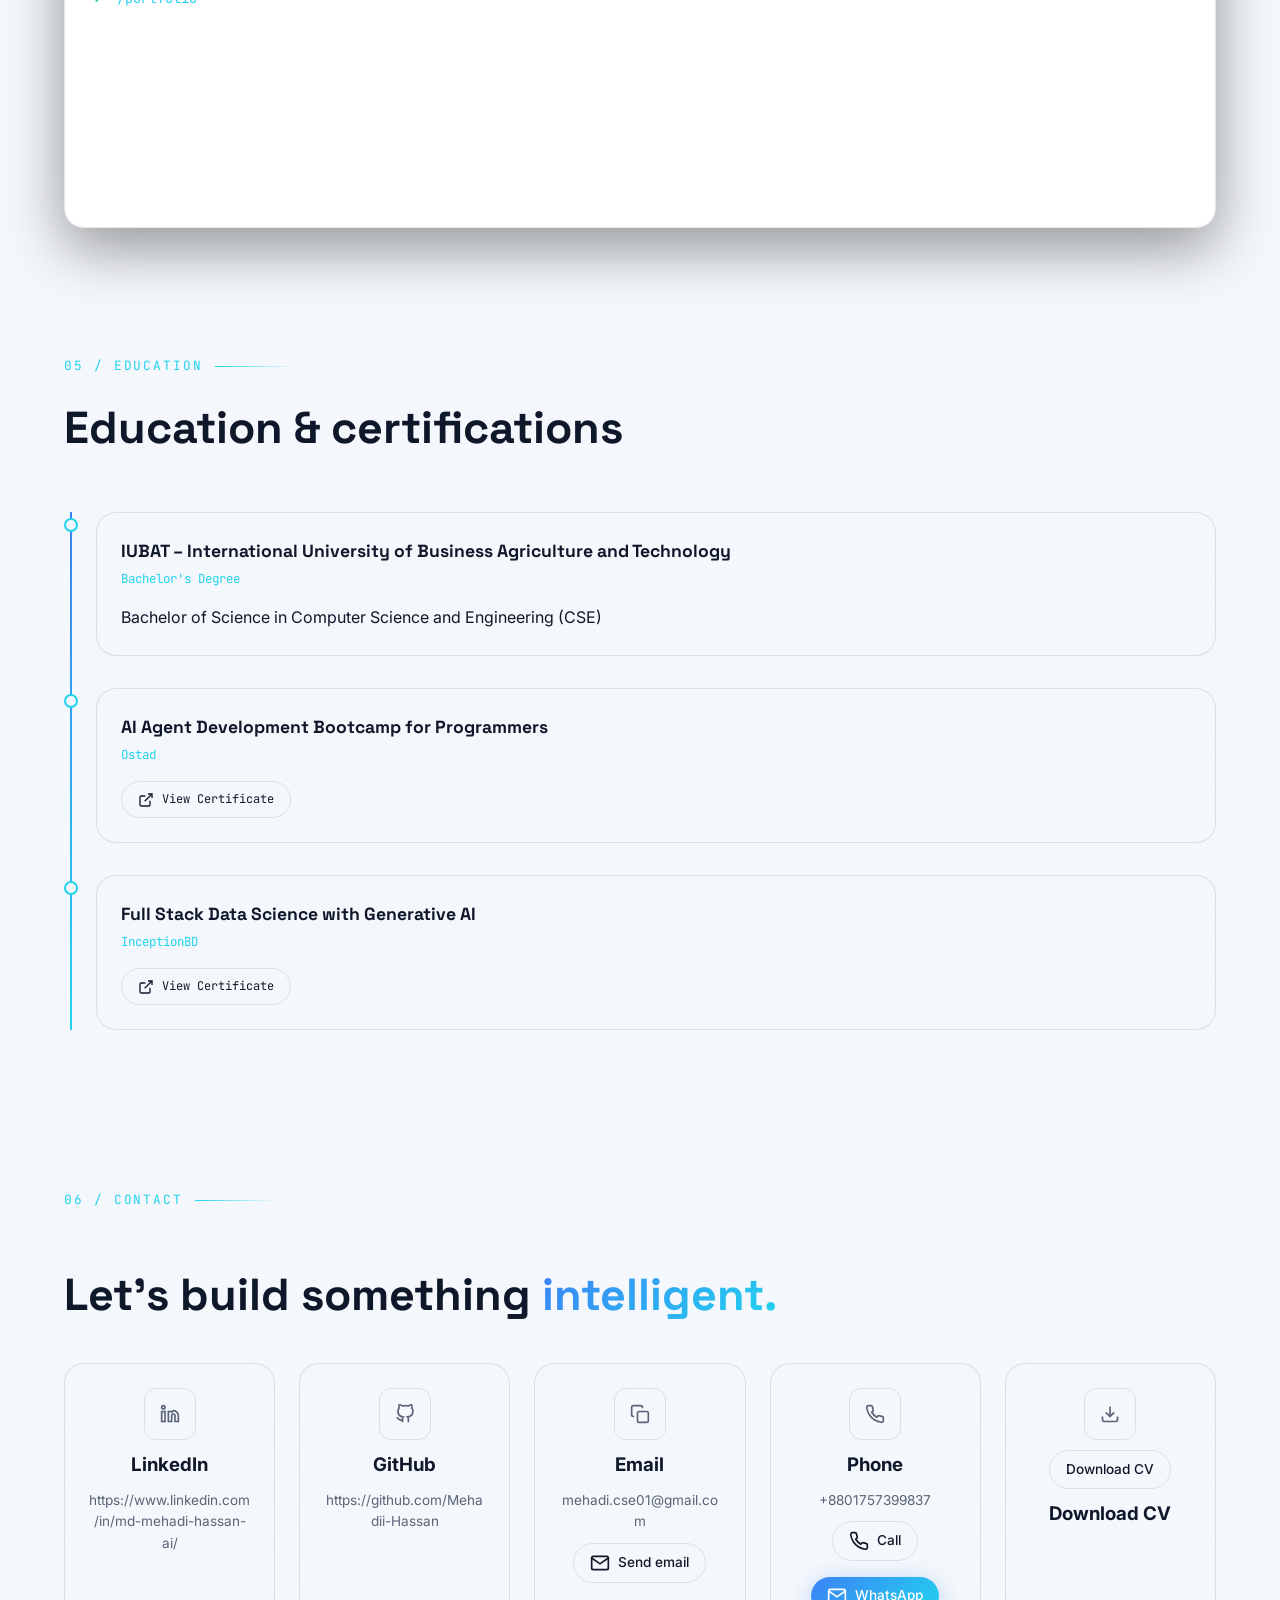
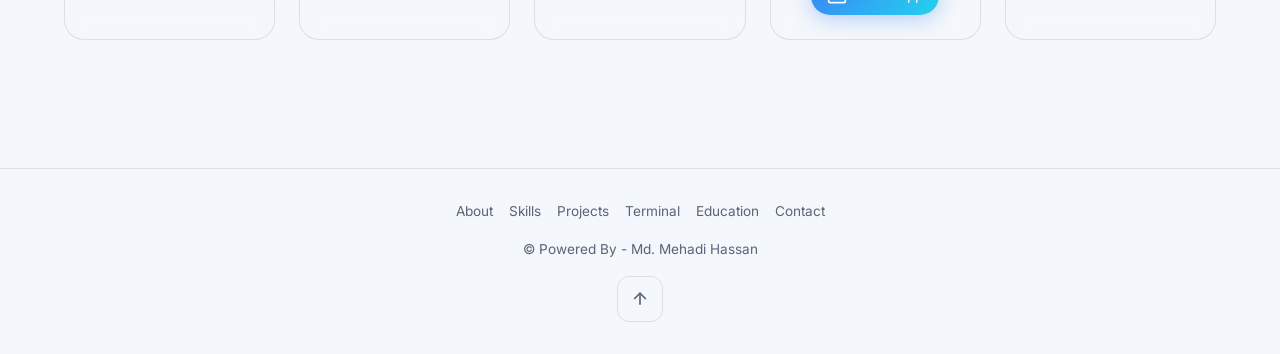
==== commit d6b6c030: "Update skill badges, reorder hero/contact social serial" ====
--- a/index.html
+++ b/index.html
@@ -145,15 +145,14 @@
               </div>
             </div>
           </div>
-          <span class="photo-badge badge-1">LangGraph</span>
-          <span class="photo-badge badge-2">RAG</span>
-          <span class="photo-badge badge-3">Pinecone</span>
-          <span class="photo-badge badge-4">Groq</span>
-          <span class="photo-badge badge-5">Gemini</span>
-          <span class="photo-badge badge-6">Python</span>
-          <span class="photo-badge badge-7">FastAPI</span>
-          <span class="photo-badge badge-8">Machine Learning</span>
-          <span class="photo-badge badge-9">Deep Learning</span>
+          <span class="photo-badge badge-1">Python</span>
+          <span class="photo-badge badge-2">Data Science</span>
+          <span class="photo-badge badge-3">FastAPI</span>
+          <span class="photo-badge badge-4">Flask</span>
+          <span class="photo-badge badge-5">Machine Learning</span>
+          <span class="photo-badge badge-6">Deep Learning</span>
+          <span class="photo-badge badge-7">Generative AI</span>
+          <span class="photo-badge badge-8">Agentic AI</span>
         </div>
       </div>
 
--- a/css/style.css
+++ b/css/style.css
@@ -556,7 +556,6 @@
 .badge-6 { bottom: 30%; left: -20%; animation-delay: -0.8s; }
 .badge-7 { top: 45%; right: -20%; animation-delay: -2.4s; }
 .badge-8 { bottom: -12%; left: 6%; animation-delay: -3.6s; }
-.badge-9 { bottom: -10%; right: 14%; animation-delay: -1.2s; }
 @keyframes drift {
   0%, 100% { transform: translateY(0); }
   50% { transform: translateY(-10px); }
@@ -1128,7 +1127,7 @@
   .badge-4 { right: -2%; }
   .badge-1 { left: -2%; }
   /* Hide the extra badges on small screens to avoid crowding. */
-  .badge-6, .badge-7, .badge-8, .badge-9 { display: none; }
+  .badge-5, .badge-6, .badge-7, .badge-8 { display: none; }
 }
 
 @media (max-width: 480px) {
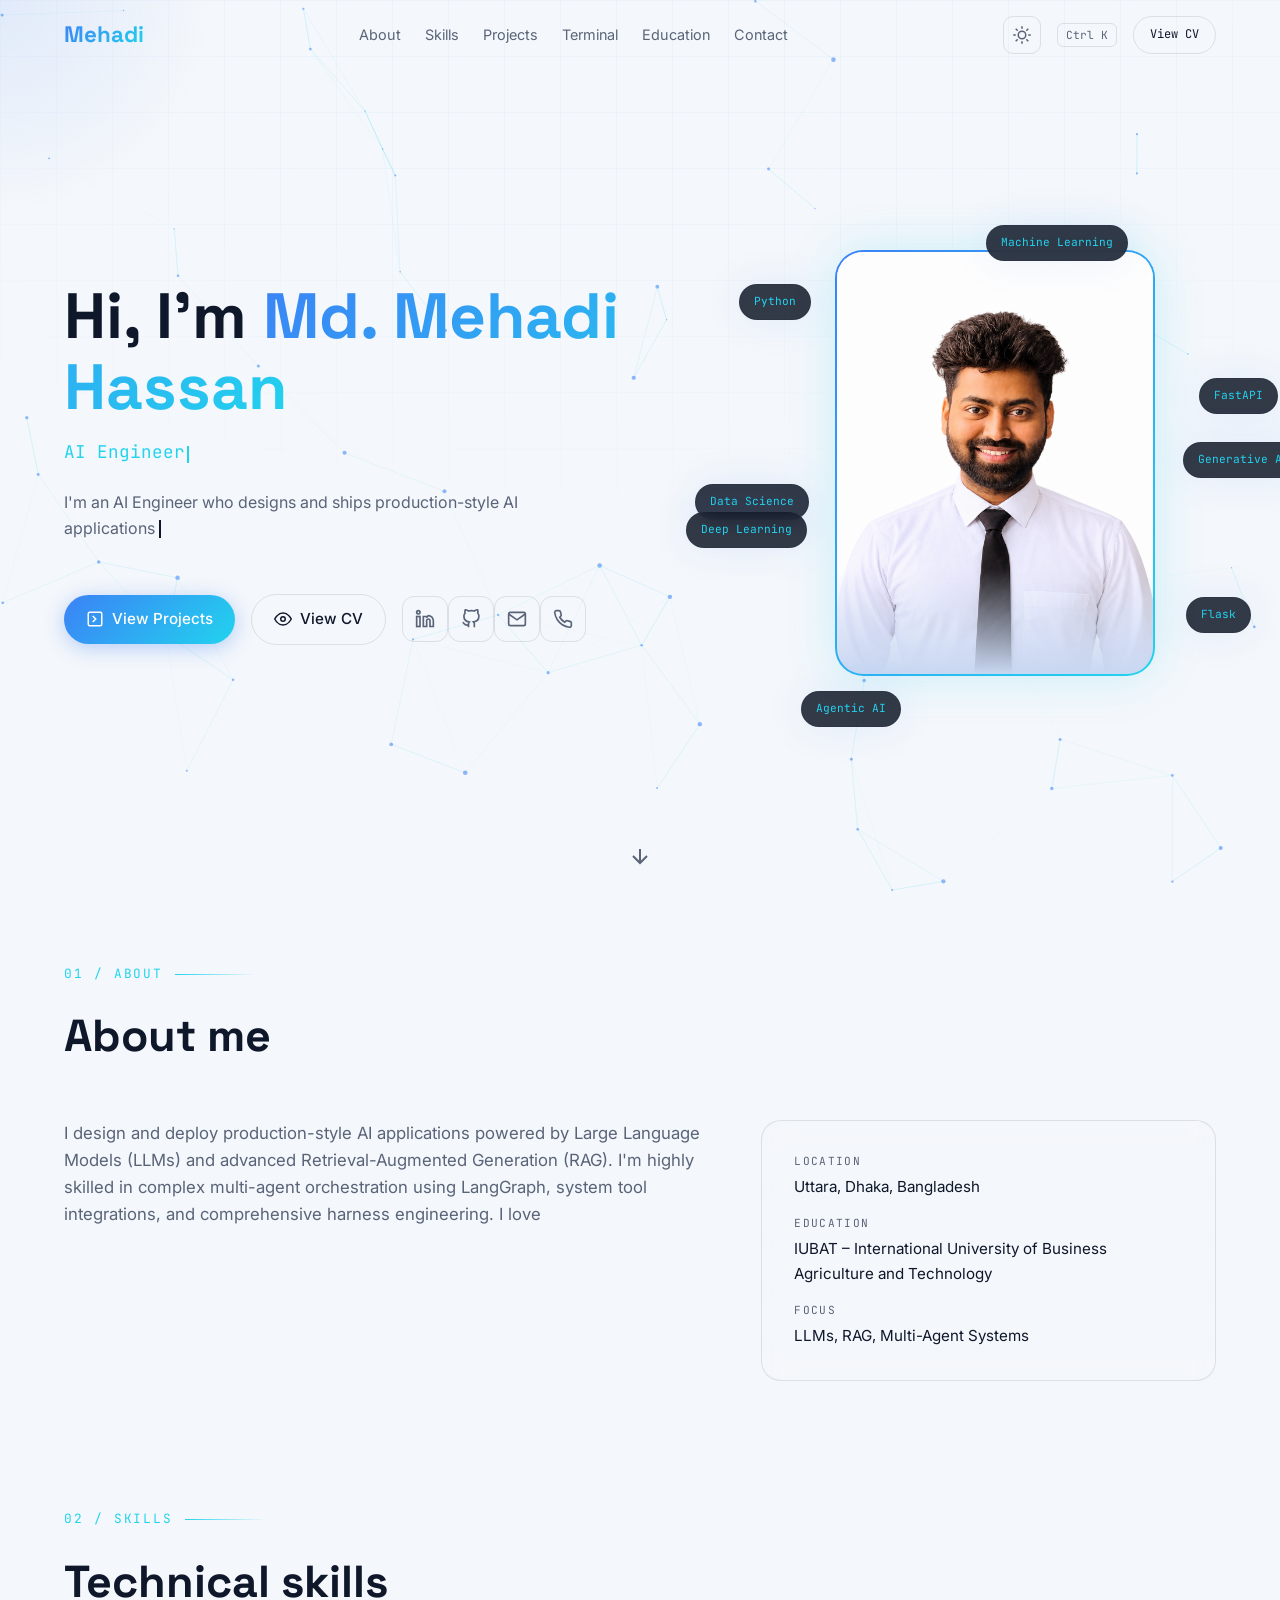
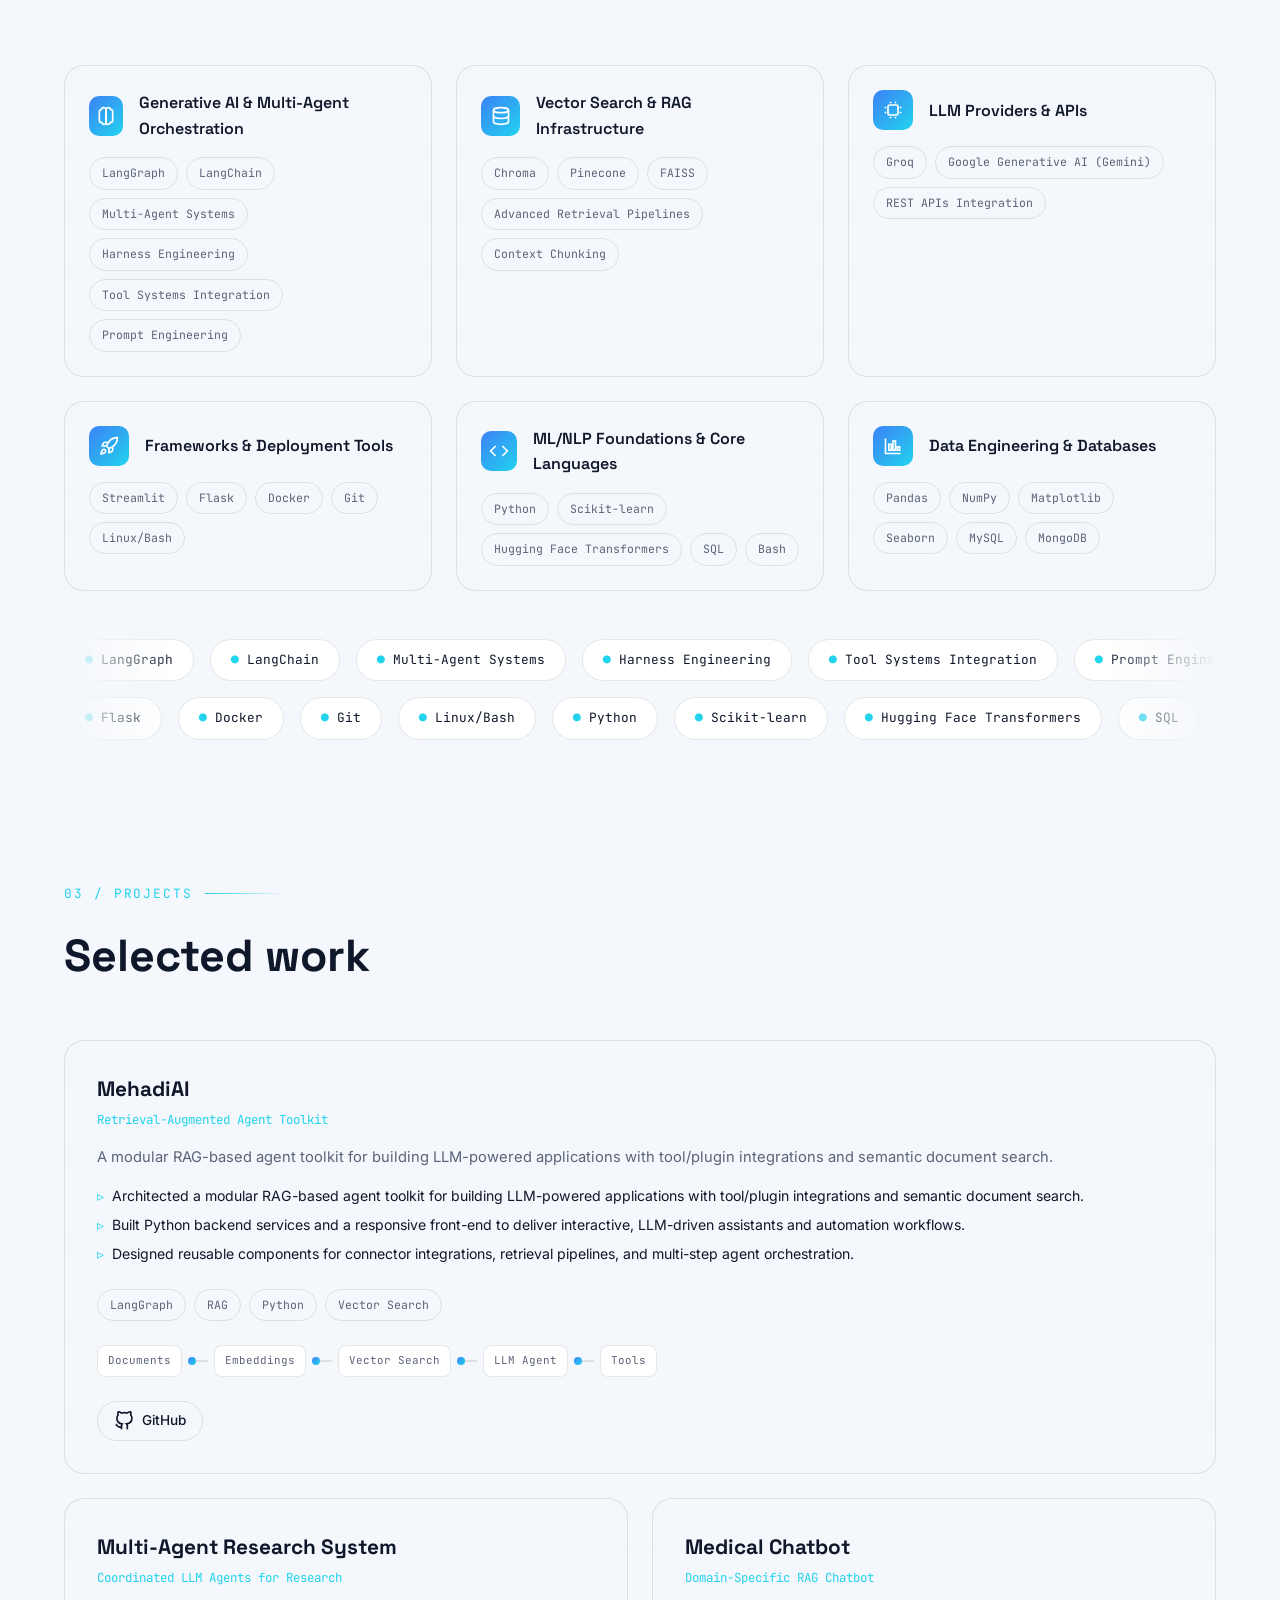
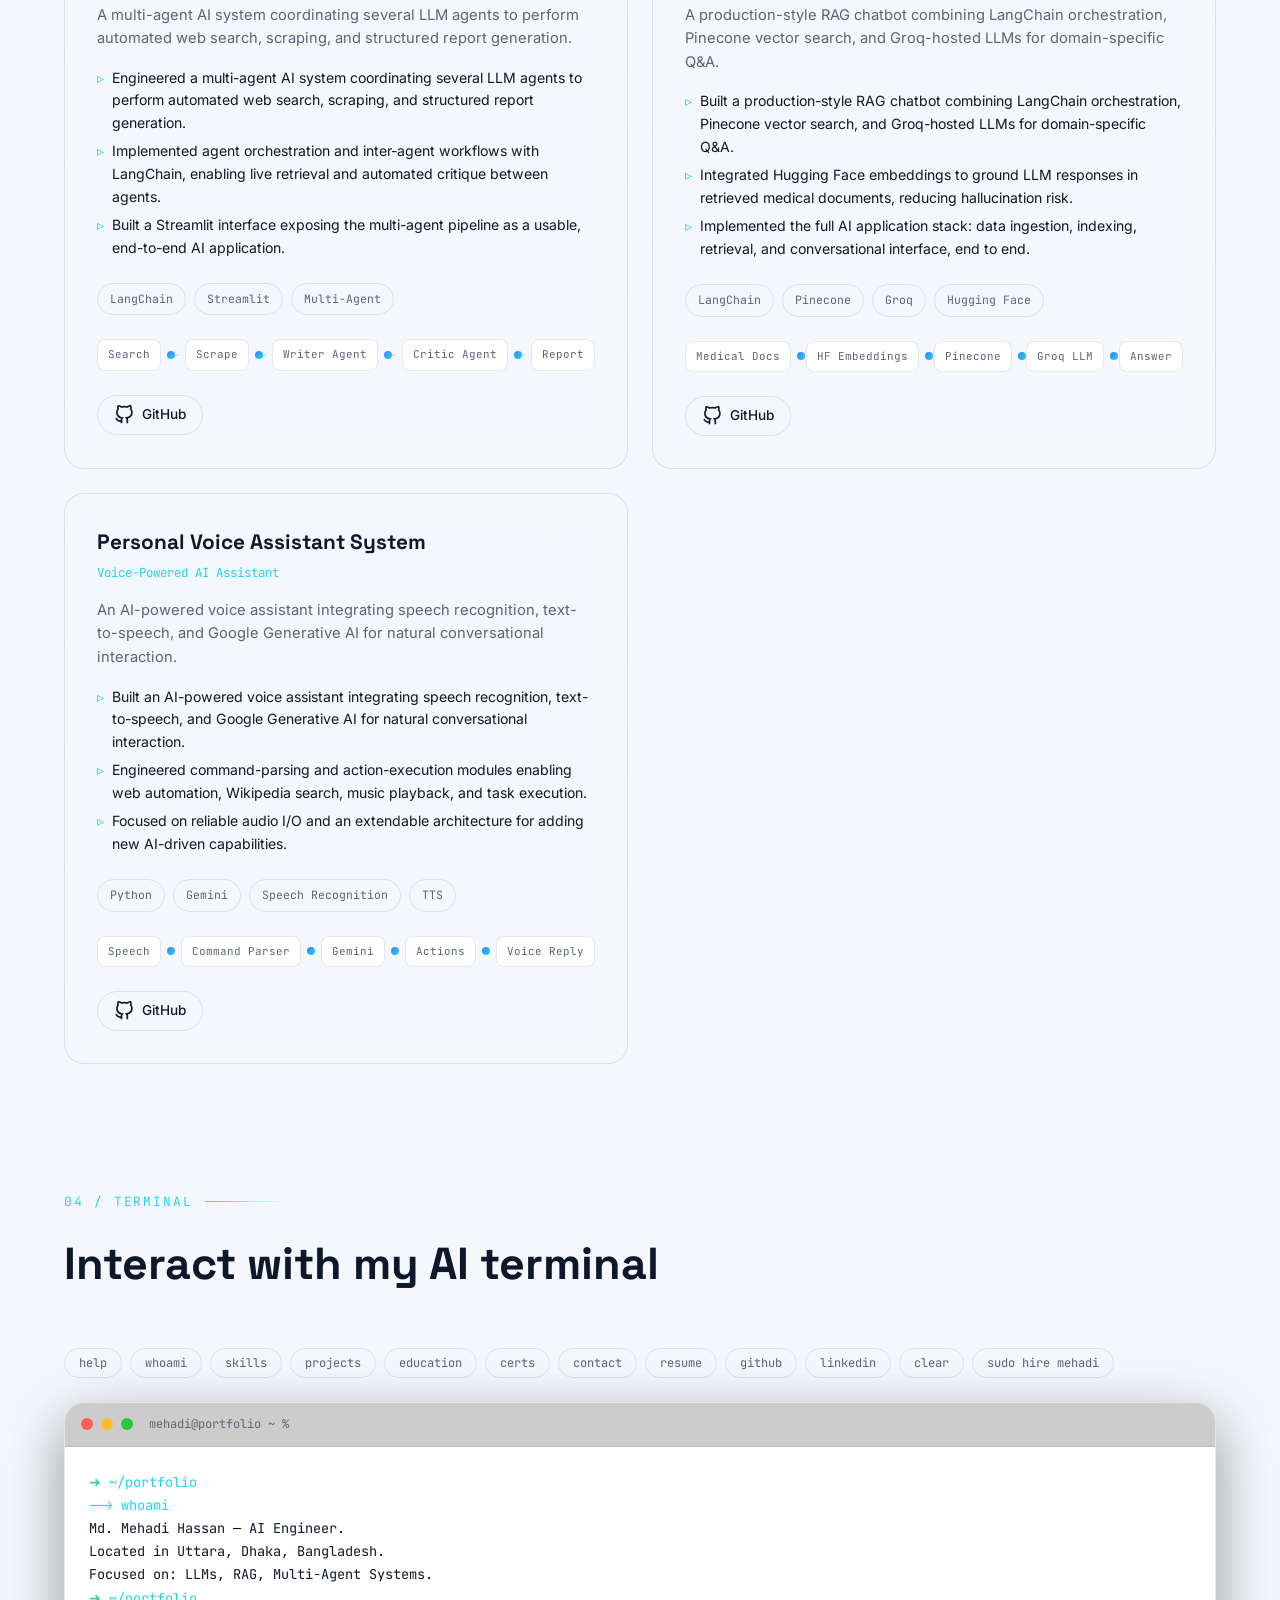
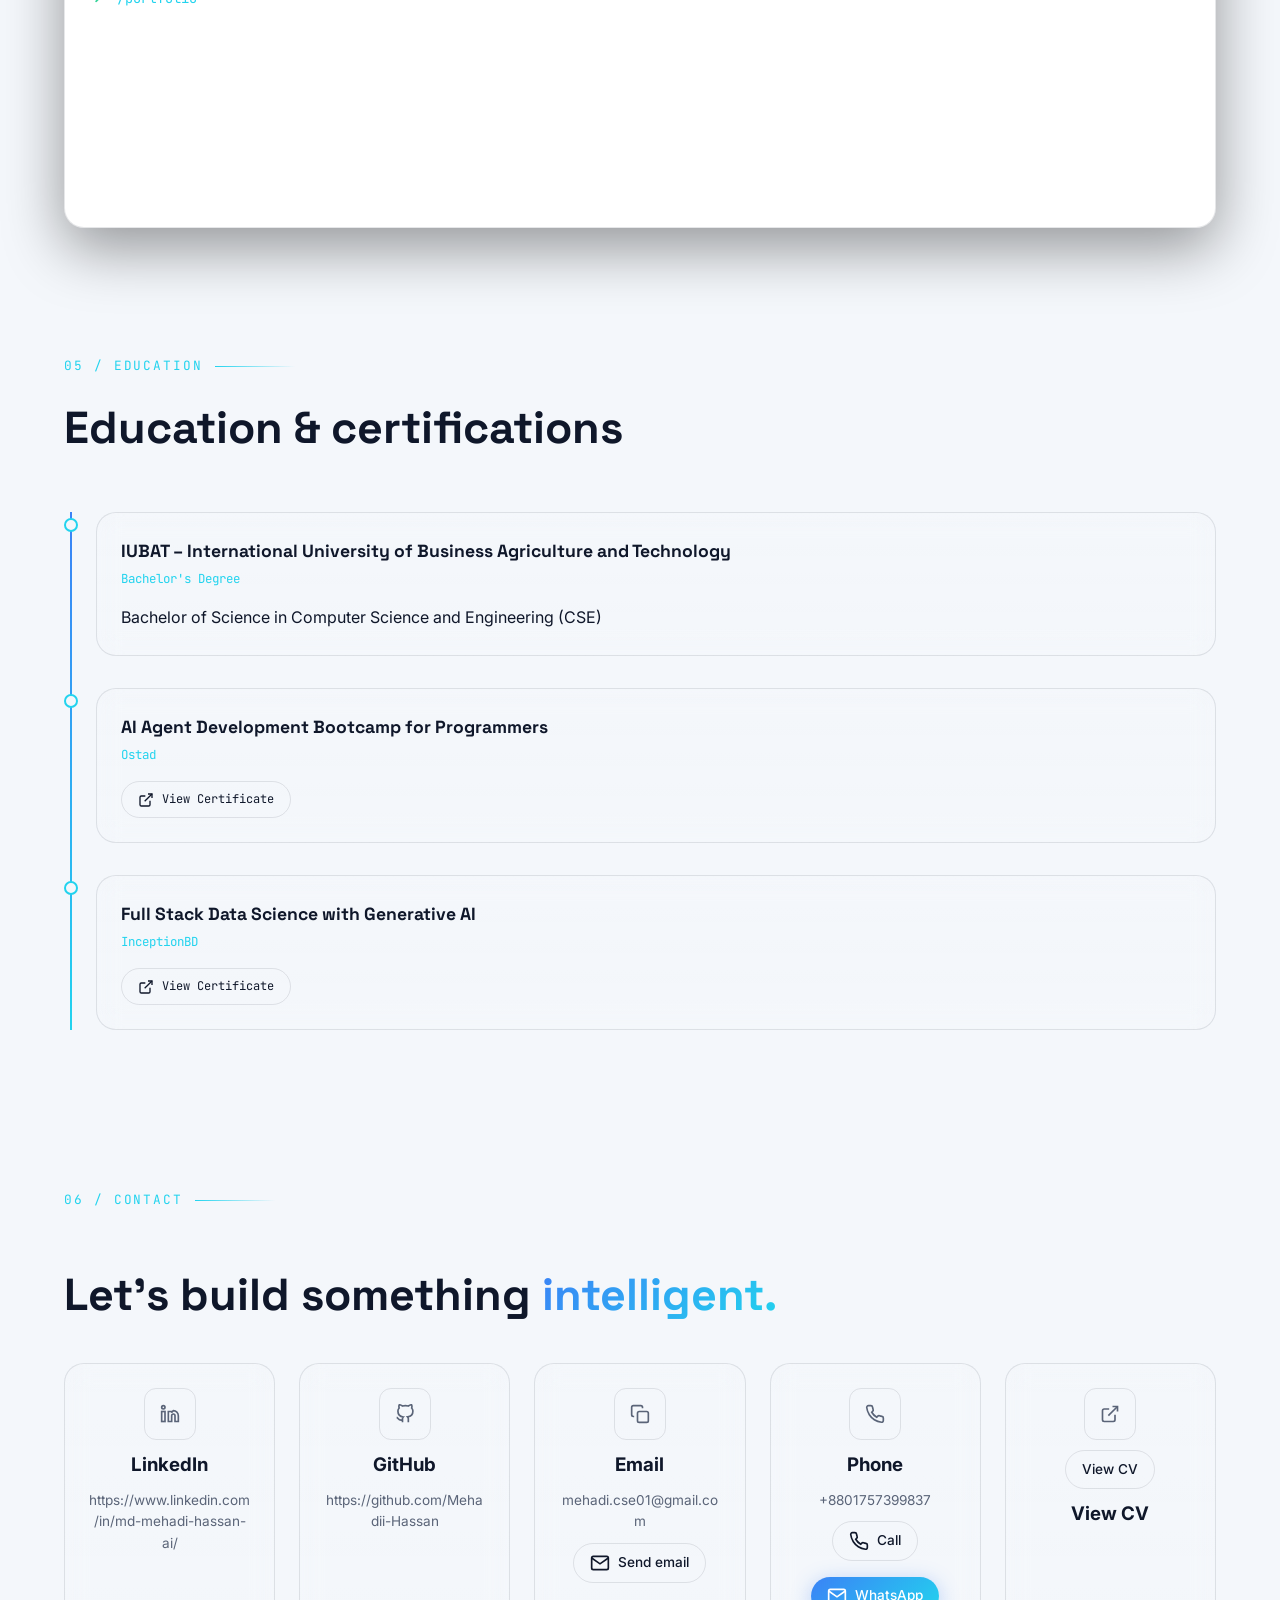
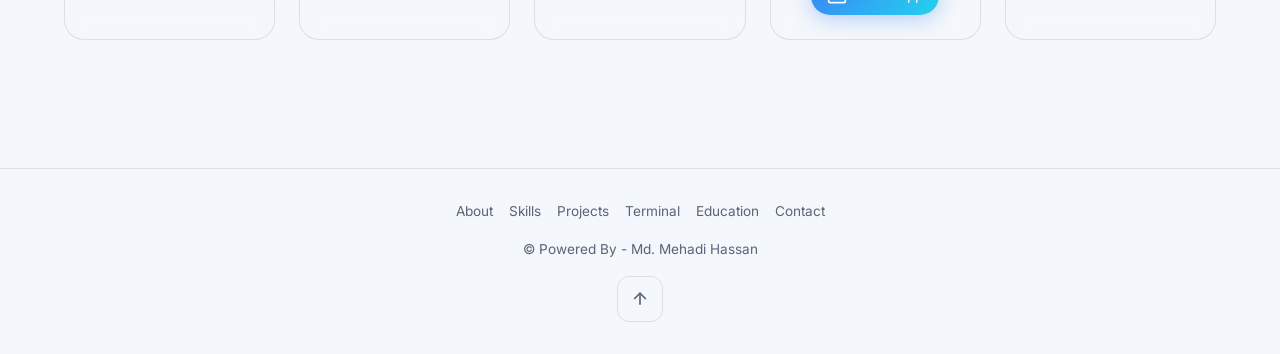
==== commit 05f23c35: "Replace direct CV download with View CV (open PDF in new tab); update CV file" ====
--- a/index.html
+++ b/index.html
@@ -95,7 +95,7 @@
             <svg class="icon-sun" width="18" height="18" viewBox="0 0 24 24" fill="none" stroke="currentColor" stroke-width="2" stroke-linecap="round" stroke-linejoin="round" aria-hidden="true"><circle cx="12" cy="12" r="5"/><path d="M12 1v2M12 21v2M4.22 4.22l1.42 1.42M18.36 18.36l1.42 1.42M1 12h2M21 12h2M4.22 19.78l1.42-1.42M18.36 5.64l1.42-1.42"/></svg>
           </button>
           <button id="ctrlk-btn" class="ctrlk-hint" aria-label="Open command palette">Ctrl K</button>
-          <a href="assets/Md__Mehadi_Hassan.pdf" class="cv-btn" download>Download CV</a>
+          <a href="assets/Md__Mehadi_Hassan.pdf" class="cv-btn" target="_blank" rel="noopener noreferrer">View CV</a>
           <button id="hamburger" aria-label="Open menu" aria-expanded="false">
             <span></span><span></span><span></span>
           </button>
@@ -127,9 +127,9 @@
               <svg width="18" height="18" viewBox="0 0 24 24" fill="none" stroke="currentColor" stroke-width="2" aria-hidden="true"><path d="M5 3h14a2 2 0 0 1 2 2v14a2 2 0 0 1-2 2H5a2 2 0 0 1-2-2V5a2 2 0 0 1 2-2z"/><path d="M9 8l4 4-4 4"/></svg>
               View Projects
             </a>
-            <a href="assets/Md__Mehadi_Hassan.pdf" class="btn btn-outline" download>
-              <svg width="18" height="18" viewBox="0 0 24 24" fill="none" stroke="currentColor" stroke-width="2" aria-hidden="true"><path d="M21 15v4a2 2 0 0 1-2 2H5a2 2 0 0 1-2-2v-4"/><path d="M7 10l5 5 5-5"/><path d="M12 15V3"/></svg>
-              Download CV
+            <a href="assets/Md__Mehadi_Hassan.pdf" class="btn btn-outline" target="_blank" rel="noopener noreferrer">
+              <svg width="18" height="18" viewBox="0 0 24 24" fill="none" stroke="currentColor" stroke-width="2" aria-hidden="true"><path d="M1 12s4-8 11-8 11 8 11 8-4 8-11 8-11-8-11-8z"/><circle cx="12" cy="12" r="3"/></svg>
+              View CV
             </a>
             <div class="icon-btns" id="hero-social">
               <!-- GitHub / LinkedIn / Email icon buttons populated by JS -->
